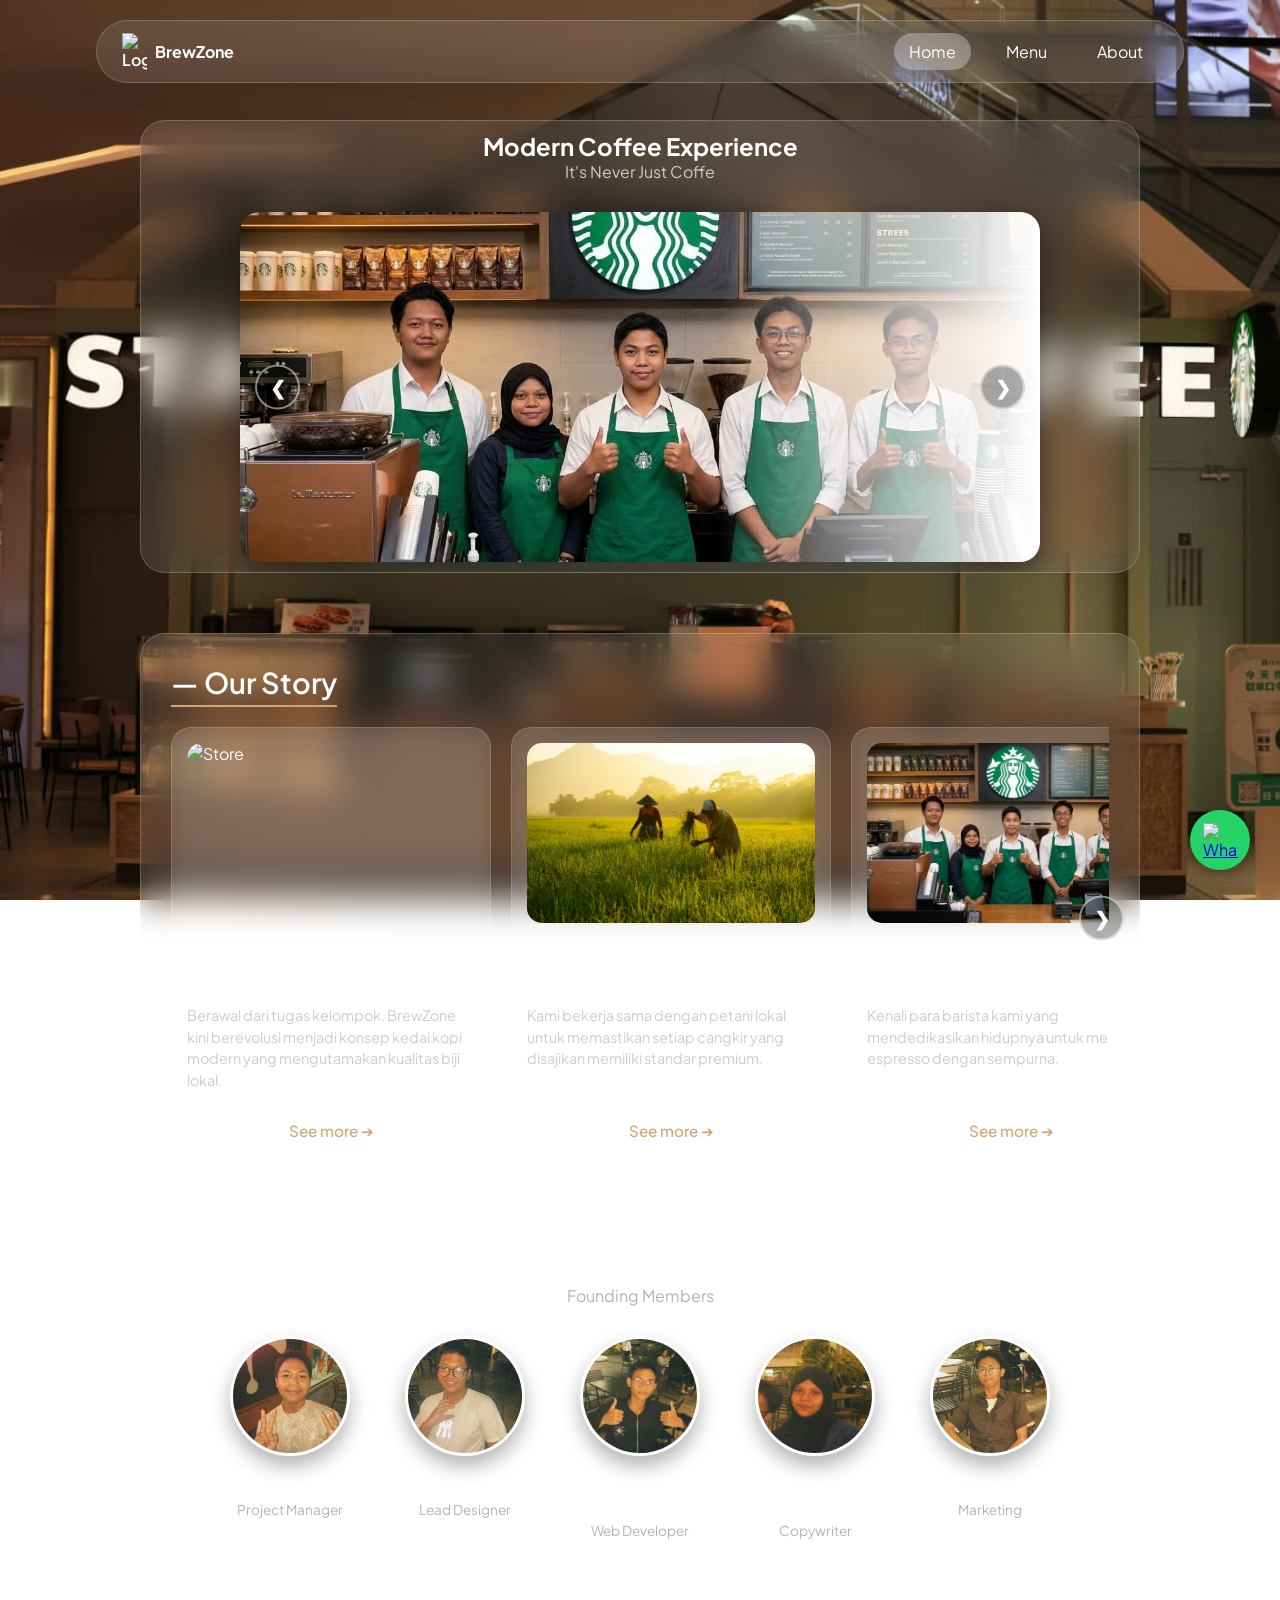
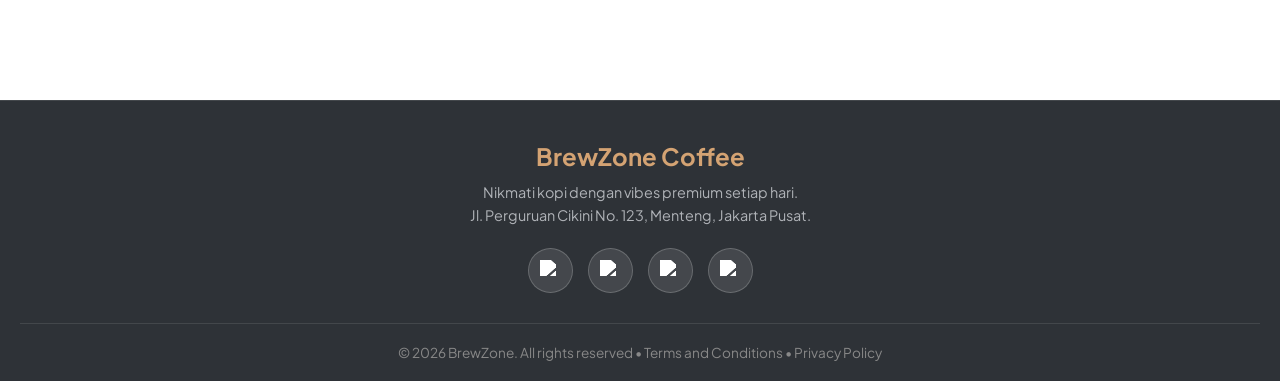
==== index.html @ f4107094 "effect" ====
<!DOCTYPE html>
<html>
<head>
<link rel="stylesheet" href="style.css">
<meta name="viewport" content="width=device-width, initial-scale=1.0">
<title>Home - BrewZone</title>
<link rel="preconnect" href="https://fonts.googleapis.com">
<link rel="preconnect" href="https://fonts.gstatic.com" crossorigin>
<link href="https://fonts.googleapis.com/css2?family=Plus+Jakarta+Sans:wght@400;500;600;700&display=swap" rel="stylesheet">
<link href="https://unpkg.com/aos@2.3.1/dist/aos.css" rel="stylesheet">
</head>
<body class="bg-home">


<div class="navbar">
  <div class="logo">
    <img src="https://cdn-icons-png.flaticon.com/512/924/924514.png" width="25" alt="Logo">
    <strong>BrewZone</strong>
  </div>

  <button class="hamburger" onclick="toggleNav()">☰</button>

  <div class="nav-links" id="nav-menu">
    <a href="index.html" class="active">Home</a>
    <a href="menu.html" >Menu</a>
    <a href="about.html">About</a>
  </div>
</div>


<div class="container home-container">
  
  <div class="glass hero">
    <h2>Modern Coffee Experience</h2>
    <p>It's Never Just Coffe</p>
    
    <div class="premium-slider-container">
      
      <div class="premium-slider" id="slider">
        <div class="slide">
          <img src="images/home-5.jpg.jpeg" alt="BrewZone Location 1">
        </div>
        <div class="slide">
          <img src="images/home-1.jpg.jpeg" alt="BrewZone Location 2">
        </div>
        <div class="slide">
          <img src="images/home-2.jpg.jpeg" alt="BrewZone Location 3">
        </div>
         <div class="slide">
          <img src="https://images.unsplash.com/photo-1554118811-1e0d58224f24?q=80&w=1200" alt="BrewZone Location 4">
        </div>
        <div class="slide">
          <img src="images/home-2.jpg.jpeg" alt="BrewZone Location 5">
        </div>
      </div>

      <button class="slider-btn prev-btn" onclick="moveSlide(-1)">❮</button>
      <button class="slider-btn next-btn" onclick="moveSlide(1)">❯</button>
    </div>

  </div>

  <div class="glass section-glass">
  <div class="section-header">
      <h2 data-aos="fade-down" data-aos-duration="1000">— Our Story</h2>
      <div class="story-nav-buttons">
        <button class="slider-btn next-btn" onclick="moveStorySlide(1)">❯</button>
      </div>
    </div>
    
    <div class="story-slider">
      
      <div class="story-card premium-card">
        <img src="https://images.unsplash.com/photo-1554118811-1e0d58224f24" alt="Store">
        <h3 data-aos="fade-down" data-aos-duration="1000">Perjalanan Kami</h3>
        <p data-aos="fade-up" data-aos-delay="200" data-aos-duration="1000">Berawal dari tugas kelompok, BrewZone kini berevolusi menjadi konsep kedai kopi modern yang mengutamakan kualitas biji lokal.</p>
        
        <div class="desc-hidden" style="display: none;">
          Berawal dari sebuah tugas kelompok merancang identitas visual, BrewZone kini berevolusi menjadi konsep kedai kopi modern yang nyata. Kami percaya bahwa desain dan rasa harus berjalan beriringan. Kami membangun BrewZone bukan sekadar sebagai tempat nongkrong, tapi juga ruang kreatif untuk berbagi inspirasi.
        </div>
        
        <a href="javascript:void(0)" class="see-more" onclick="openStoryDetail(this.parentElement)">See more ➔</a>
      </div>

      <div class="story-card premium-card" data-aos="zoom-in-up" data-aos-duration="800">
        <img src="images/ourstory-2.jpg.jpeg" alt="Beans">
        <h3 data-aos="fade-down" data-aos-duration="1000">Biji Kopi Pilihan</h3>
        <p data-aos="fade-up" data-aos-delay="200" data-aos-duration="1000">Kami bekerja sama dengan petani lokal untuk memastikan setiap cangkir yang disajikan memiliki standar premium.</p>
        
        <div class="desc-hidden" style="display: none;">
          Kami bekerja sama langsung dengan petani lokal dari berbagai penjuru Nusantara untuk memastikan setiap cangkir yang disajikan memiliki standar premium. Proses roasting (pemanggangan) dilakukan secara teliti untuk mengeluarkan profil rasa dan aroma terbaik dari setiap biji kopi.
        </div>
        
        <a href="javascript:void(0)" class="see-more" onclick="openStoryDetail(this.parentElement)">See more ➔</a>
      </div>

      <div class="story-card premium-card" data-aos="zoom-in-up" data-aos-duration="800">
        <img src="images/home-6.jpg.jpeg" alt="Barista">
        <h3 data-aos="fade-down" data-aos-duration="1000">Seni Menyeduh</h3>
        <p data-aos="fade-up" data-aos-delay="200" data-aos-duration="1000">Kenali para barista kami yang mendedikasikan hidupnya untuk meracik espresso dengan sempurna.</p>
        
        <div class="desc-hidden" style="display: none;">
          Bagi kami, meracik kopi bukan sekadar menuangkan air panas. Menyeduh kopi adalah sebuah seni visual dan teknik yang membutuhkan presisi, gairah, serta ketelitian tingkat tinggi. Para barista kami dilatih untuk mengekstraksi espresso secara sempurna agar konsisten setiap harinya.
        </div>
        
        <a href="javascript:void(0)" class="see-more" onclick="openStoryDetail(this.parentElement)">See more ➔</a>
      </div>

    </div>
  </div>

  <div class="glass section-glass">
    <div class="section-header text-center">
      <strong>Meet Our Team</strong>
      <p style="color: #b0b3b8;">Founding Members</p>
    </div>

    <div class="team-grid">
      <div class="team-member">
        <img src="images/meatteam-6.jpg.jpeg" alt="Foto Anggota" class="team-img">
        <h4>Ahmad Fachri M.</h4>
        <p>Project Manager</p>
      </div>
      <div class="team-member">
        <img src="images/meatteam-7.jpg.jpeg" alt="Foto Anggota" class="team-img">
        <h4>Albertus Lino</h4>
        <p>Lead Designer</p>
      </div>
      <div class="team-member">
        <img src="images/meettam-3.jpg.jpeg" alt="Foto Anggota" class="team-img">
        <h4>Hanafi Putro Anggoro</h4>
        <p>Web Developer</p>
      </div>
      <div class="team-member">
        <img src="images/meatteam-4.jpg.jpeg" alt="Foto Anggota" class="team-img">
        <h4>Nabilah Intan Permata Rohy</h4>
        <p>Copywriter</p>
      </div>
      <div class="team-member">
        <img src="images/meatteam-5.jpg.jpeg" alt="Foto Anggota" class="team-img">
        <h4>Reyhan Ramadhan</h4>
        <p>Marketing</p>
      </div>
    </div>
  </div>

</div>

<div id="popup-story" class="popup">
  <div class="popup-detail-glass">
    <button class="close-btn" onclick="closeStoryPopup()">✖</button>
    <div class="popup-content-split">
      
      <div class="popup-left">
        <img id="popup-story-img" src="" alt="Story Detail">
      </div>
      
      <div class="popup-right">
        <h2 id="popup-story-title">Judul Story</h2>
        <p id="popup-story-desc">Deskripsi detail panjang akan muncul di sini.</p>
        <br>
        <button class="btn-order-app" onclick="closeStoryPopup()">Kembali</button>
      </div>

    </div>
  </div>
</div>

<script src="script.js"></script>
<footer class="glass-footer">
  <div class="footer-content">
    
    <div class="footer-text">
      <h3>BrewZone Coffee</h3>
      <p>Nikmati kopi dengan vibes premium setiap hari. <br> Jl. Perguruan Cikini No. 123, Menteng, Jakarta Pusat.</p>
    </div>
    
    <div class="footer-social">
      <a href="#" target="_blank" class="social-icon"><img src="https://cdn-icons-png.flaticon.com/512/1384/1384060.png" alt="YouTube"></a>
      <a href="#" target="_blank" class="social-icon"><img src="https://cdn-icons-png.flaticon.com/512/5969/5969020.png" alt="X Twitter"></a>
      <a href="https://instagram.com/instagram" target="_blank" class="social-icon"><img src="https://cdn-icons-png.flaticon.com/512/1384/1384031.png" alt="Instagram"></a>
      <a href="#" target="_blank" class="social-icon"><img src="https://cdn-icons-png.flaticon.com/512/1384/1384014.png" alt="LinkedIn"></a>
    </div>

  </div>
  
  <div class="footer-bottom">
    <p>&copy; 2026 BrewZone. All rights reserved &bull; Terms and Conditions &bull; Privacy Policy</p>
  </div>
</footer>

<a href="https://wa.me/6281234567890" target="_blank" class="floating-wa">
  <img src="https://upload.wikimedia.org/wikipedia/commons/thumb/6/6b/WhatsApp.svg/512px-WhatsApp.svg.png" alt="WhatsApp">
</a>
<script src="https://unpkg.com/aos@2.3.1/dist/aos.js"></script>
<script>
  AOS.init({
    duration: 1000, /* Durasi animasi 1 detik biar mulus */
    once: true, /* Animasinya cuma jalan sekali pas di-scroll ke bawah */
  });
</script>
</body>
</html>
---- style.css ----
* {
  margin: 0;
  padding: 0;
  font-family: 'Plus Jakarta Sans', sans-serif;
  box-sizing: border-box;
}

body {
  color: white;
  background-color: #1a1a1a;
  /* --- 3 SERANGKAI BIAR BACKGROUND ANTENG --- */
  background-size: cover; /* Biar gambar ditarik nutupin full layar */
  background-position: center; /* Biar fokus gambar selalu di tengah */
  background-attachment: fixed; /* INI KUNCINYA BIAR GAK GESER PAS DI-SCROLL */
}

.bg-home { background: url('images/back-1.jpg.jpeg') no-repeat center/cover fixed; }
.bg-menu { background: url('images/back-2.jpg.jpeg') no-repeat center/cover fixed; }
.bg-about { background: url('images/back-4.jpg.jpeg') no-repeat center/cover fixed; }

.navbar {
  position: fixed; top: 20px; left: 50%; transform: translateX(-50%); width: 85%;
  display: flex; justify-content: space-between; align-items: center; padding: 12px 25px;
  background: rgba(255,255,255,0.1); backdrop-filter: blur(15px); -webkit-backdrop-filter: blur(15px);
  border-radius: 40px; border: 1px solid rgba(255,255,255,0.2); z-index: 1000;
}
.logo { display: flex; align-items: center; gap: 8px; font-weight: 600; }
.nav-links { display: flex; gap: 20px; }
.nav-links a { text-decoration: none; color: white; padding: 8px 15px; border-radius: 20px; transition: 0.3s; }
.nav-links a:hover, .nav-links a.active { background: rgba(255,255,255,0.3); }

.container { padding-top: 120px; padding-bottom: 50px; display: flex; justify-content: center; }
.glass {
  width: 90%; max-width: 1000px; padding: 30px; border-radius: 25px;
  background: rgba(255,255,255,0.1); backdrop-filter: blur(18px); -webkit-backdrop-filter: blur(18px);
  border: 1px solid rgba(255,255,255,0.2); transition: 0.3s;
}

/* EFEK TYPOGRAPHY */
.hero { 
  text-align: center; margin-bottom: 30px; position: relative; 
  z-index: 1; overflow: hidden; padding: 10px 0; 
}
.hero h1 { 
  font-size: 2.2rem; font-weight: 800; margin-bottom: 5px; 
  color: #fff; position: relative; display: inline-block;
}
.hero h1::before {
  content: "MODERN COFFEE"; position: absolute; top: 50%; left: 50%;
  transform: translate(-50%, -45%); font-size: 3.5rem; white-space: nowrap; 
  color: transparent; -webkit-text-stroke: 1.5px rgba(255, 255, 255, 0.15); 
  z-index: -1; pointer-events: none; 
}
.hero p { margin-bottom: 20px; color: #ccc; font-size: 1rem; }

@media (max-width: 768px) {
  .hero h1 { font-size: 1.6rem; }
  .hero h1::before { font-size: 2.2rem; }
}

/*AUTO SLIDER (HOME) */
.premium-slider-container {
  position: relative; width: 100%; max-width: 800px; height: 350px;
  border-radius: 20px; overflow: hidden; box-shadow: 0 10px 30px rgba(0,0,0,0.5);
  margin: 30px auto 0 auto; clear: both;
}
.premium-slider { display: flex; width: 100%; height: 100%; transition: transform 0.5s ease-in-out; }
.slide { min-width: 100%; height: 100%; position: relative; flex-shrink: 0; }
.slide img { width: 100%; height: 100%; object-fit: cover; display: block; }
.slide::after {
  content: ""; position: absolute; top: 0; right: 0; width: 40%; height: 100%;
  background: linear-gradient(to right, transparent, rgba(255, 255, 255, 0.4) 30%, white);
  pointer-events: none; 
}

.slider-btn {
  position: absolute; top: 50%; transform: translateY(-50%);
  background: rgba(0, 0, 0, 0.3); border: 2px solid rgba(255, 255, 255, 0.5);
  color: white; width: 45px; height: 45px; border-radius: 50%;
  font-size: 1.2rem; font-weight: bold; cursor: pointer;
  display: flex; justify-content: center; align-items: center;
  transition: 0.3s; z-index: 50; 
}
.slider-btn:hover { background: #d4a373; border-color: #fff; transform: translateY(-50%) scale(1.1); }
.prev-btn { left: 15px; }
.next-btn { right: 15px; }

/* STORY SLIDER & TEAM (HOME)*/
.home-container { display: flex; flex-direction: column; gap: 30px; align-items: center; }
.section-glass { width: 90%; max-width: 1000px; padding: 30px; border-radius: 25px; background: rgba(255,255,255,0.1); backdrop-filter: blur(18px); border: 1px solid rgba(255,255,255,0.2); }
.section-header { margin-bottom: 20px; display: flex; justify-content: space-between; align-items: flex-end; }
.section-header h2 { font-size: 1.8rem; font-weight: 600; border-bottom: 2px solid #d4a373; padding-bottom: 5px; display: inline-block; }
.text-center { text-align: center; justify-content: center; flex-direction: column; align-items: center; }
.swipe-hint { font-size: 0.85rem; color: #b0b3b8; animation: pulse 2s infinite; }
@keyframes pulse { 0% { opacity: 0.5; } 50% { opacity: 1; transform: translateX(5px); } 100% { opacity: 0.5; } }
.story-slider { display: flex; gap: 20px; overflow-x: auto; padding-bottom: 15px; scroll-snap-type: x mandatory; }
.story-slider::-webkit-scrollbar { height: 8px; }
.story-slider::-webkit-scrollbar-thumb { background: rgba(255,255,255,0.3); border-radius: 10px; }
.story-card { min-width: 320px; display: flex; flex-direction: column; align-items: flex-start; scroll-snap-align: start; cursor: default; }
.story-card img { width: 100%; height: 180px; object-fit: cover; border-radius: 15px; margin-bottom: 15px; }
.story-card h3 { font-size: 1.3rem; margin-bottom: 10px; }
.story-card p { font-size: 0.9rem; color: #ccc; margin-bottom: 15px; line-height: 1.5; flex-grow: 1; }
.see-more { color: #d4a373; text-decoration: none; font-weight: 500; font-size: 0.95rem; transition: 0.3s; }
.see-more:hover { margin-left: 5px; color: #fff; }

.team-grid { display: flex; justify-content: center; gap: 25px; flex-wrap: wrap; margin-top: 30px; }
.team-member { text-align: center; width: 150px; transition: 0.3s; }
.team-member:hover { transform: translateY(-10px); }
.team-img { width: 120px; height: 120px; border-radius: 50%; object-fit: cover; border: 3px solid rgba(255,255,255,0.3); margin-bottom: 15px; box-shadow: 0 10px 20px rgba(0,0,0,0.3); transition: 0.3s; }
.team-member:hover .team-img { border-color: #d4a373; box-shadow: 0 10px 25px rgba(212,163,115,0.5); }
.team-member h4 { font-size: 1.05rem; font-weight: 600; margin-bottom: 5px; }
.team-member p { font-size: 0.85rem; color: #b0b3b8; }

/* MENU HEADER & DROPDOWN */
.menu-container-glass { padding: 20px 30px; }
.menu-header-premium {
  display: flex; justify-content: space-between; align-items: center; margin-bottom: 30px; gap: 15px;
  flex-wrap: wrap; position: sticky; top: 90px; z-index: 10; background: rgba(0, 0, 0, 0.2);
  padding: 10px 15px; border-radius: 20px; backdrop-filter: blur(25px); border: 1px solid rgba(255,255,255,0.15);
}
.dropdown-container { position: relative; }
.dropdown-btn {
  background: rgba(255,255,255,0.1); border: 1px solid rgba(255,255,255,0.3); color: white;
  padding: 10px 20px; border-radius: 20px; cursor: pointer; font-size: 1rem; font-weight: 500;
  display: flex; gap: 10px; align-items: center;
}
.dropdown-list {
  display: none; position: absolute; top: 110%; left: 0; width: 200px;
  background: rgba(20, 25, 30, 0.8); backdrop-filter: blur(20px);
  border: 1px solid rgba(255,255,255,0.2); border-radius: 15px; padding: 10px 0;
  box-shadow: 0 10px 30px rgba(0,0,0,0.5); flex-direction: column; z-index: 100;
}
.cat-item { padding: 10px 20px; color: #ccc; cursor: pointer; transition: 0.3s; }
.cat-item:hover, .cat-item.active { background: rgba(255,255,255,0.1); color: white; padding-left: 25px; }
.search-premium input {
  background: rgba(0,0,0,0.3); border: 1px solid rgba(255,255,255,0.2); color: white;
  padding: 10px 15px; border-radius: 20px; outline: none; width: 220px; transition: 0.3s;
}
.search-premium input:focus { border-color: #fff; background: rgba(0,0,0,0.5); }

/* GRID MENU & CARD*/
.menu-grid { display: grid; grid-template-columns: repeat(auto-fit, minmax(320px, 1fr)); gap: 20px; }
.premium-card {
  display: flex; align-items: center; padding: 15px; border-radius: 20px;
  background: rgba(255, 255, 255, 0.1); backdrop-filter: blur(10px);
  border: 1px solid rgba(255, 255, 255, 0.15); text-align: left;
  transition: all 0.4s cubic-bezier(0.25, 1, 0.5, 1); cursor: pointer; gap: 15px; position: relative; overflow: hidden;
}
.premium-card::before {
  content: ""; position: absolute; top: 0; left: -100%; width: 50%; height: 100%;
  background: linear-gradient(to right, transparent, rgba(255,255,255,0.15), transparent);
  transform: skewX(-20deg); transition: 0.6s ease;
}
.premium-card:hover::before { left: 150%; }
.premium-card:hover { transform: translateY(-5px); background: rgba(255, 255, 255, 0.2); border-color: rgba(255,255,255,0.3); }
.premium-card:active { transform: scale(0.96); background: rgba(0, 0, 0, 0.2); transition: 0.1s; }

.card-img { width: 90px; height: 90px; border-radius: 15px; overflow: hidden; flex-shrink: 0; }
.card-img img { width: 100%; height: 100%; object-fit: cover; transition: transform 0.5s; }
.premium-card:hover .card-img img { transform: scale(1.1); }
.card-info { flex-grow: 1; }
.card-info h3 { font-size: 1.15rem; margin-bottom: 5px; font-weight: 500; }
.card-info .price { font-size: 1rem; color: #d4a373; font-weight: 600; }

/* POPUP DETAIL (MENU & STORY) */
.popup {
  position: fixed; top: 0; left: 0; width: 100%; height: 100%; display: none;
  justify-content: center; align-items: center; background: rgba(0,0,0,0.6);
  backdrop-filter: blur(15px); z-index: 2000;
}
.popup-detail-glass {
  background: rgba(30, 35, 40, 0.85); backdrop-filter: blur(20px);
  border: 1px solid rgba(255,255,255,0.2); border-radius: 20px; padding: 30px;
  width: 90%; max-width: 700px; position: relative; box-shadow: 0 15px 50px rgba(0,0,0,0.5);
  animation: zoomIn 0.3s cubic-bezier(0.25, 1, 0.5, 1);
}
@keyframes zoomIn { from { opacity: 0; transform: scale(0.9); } to { opacity: 1; transform: scale(1); } }
.close-btn {
  position: absolute; top: 15px; right: 20px; background: transparent; border: none;
  color: #ccc; font-size: 1.5rem; cursor: pointer; transition: 0.3s;
}
.close-btn:hover { color: white; transform: rotate(90deg); }
.popup-content-split { display: flex; gap: 30px; align-items: center; }
.popup-left { width: 45%; border-radius: 15px; overflow: hidden; }
.popup-left img { width: 100%; height: auto; object-fit: cover; border-radius: 15px; }
.popup-right { width: 55%; text-align: left; }
.popup-right h2 { font-size: 1.8rem; margin-bottom: 5px; font-weight: 600; color: white;}
.popup-right .price-highlight { color:#fff; font-size: 1.2rem; margin-bottom: 15px; font-weight: 500; }
.popup-right p { color: #b0b3b8; font-size: 0.95rem; line-height: 1.6; margin-bottom: 25px; }
.btn-order-app {
  background: #004d40; color: white; border: none; padding: 12px 25px; border-radius: 30px;
  font-size: 1rem; font-weight: 500; cursor: pointer; transition: 0.3s;
}
.btn-order-app:hover { background: #00695c; transform: scale(1.05); }

/* ABOUT PAGE (CONTACT INFO & FORM)*/
.about-glass { max-width: 1100px; padding: 40px; }
.contact-wrapper { display: grid; grid-template-columns: 1fr 1fr; gap: 40px; align-items: stretch; }
.contact-info {
  background: rgba(10, 15, 20, 0.7); padding: 40px; border-radius: 20px;
  border: 1px solid rgba(255, 255, 255, 0.1); backdrop-filter: blur(10px);
  box-shadow: 0 10px 30px rgba(0,0,0,0.4); display: flex; flex-direction: column;
  align-items: flex-start; justify-content: flex-start; width: 100%;
}
.contact-info h2 { font-size: 1.8rem; margin-bottom: 10px; font-weight: 600; text-align: left; color: white; }
.contact-info > p { line-height: 1.6; color: #b0b3b8; font-size: 0.95rem; margin-bottom: 35px; text-align: left; }
.info-item { display: flex; flex-direction: row; align-items: center; gap: 20px; margin-bottom: 25px; width: 100%; text-align: left; }
.info-item .icon {
  width: 50px; height: 50px; background: rgba(255, 255, 255, 0.08); border-radius: 50%;
  border: 1px solid rgba(255, 255, 255, 0.15); display: flex; justify-content: center;
  align-items: center; font-size: 1.3rem; flex-shrink: 0;
}
.info-item p { margin: 0; color: #f8f9fa; line-height: 1.5; font-size: 1rem; }

.contact-form { padding: 10px; display: flex; flex-direction: column; justify-content: center; }
.contact-form label { font-size: 0.9rem; color: #ccc; margin-bottom: 5px; display: block; font-weight: 500; }
.glass-input {
  background: rgba(0,0,0,0.3); border: 1px solid rgba(255,255,255,0.2); color: white;
  padding: 12px 15px; border-radius: 12px; width: 100%; margin-bottom: 20px; outline: none; font-size: 1rem; transition: 0.3s;
}
.glass-input:focus { border-color: #d4a373; background: rgba(0,0,0,0.5); box-shadow: 0 0 10px rgba(212,163,115,0.2); }
.btn-submit {
  background: #d4a373; color: #111; border: none; padding: 12px; border-radius: 12px;
  font-size: 1rem; font-weight: 600; cursor: pointer; transition: 0.3s; width: 100%;
}
.btn-submit:hover { background: #b0895b; transform: scale(1.02); }

/* LOADING */
#loader { position: fixed; width: 100%; height: 100%; background: rgba(0,0,0,0.3); backdrop-filter: blur(10px); display: flex; justify-content: center; align-items: center; z-index: 9999; }
.loader-box { padding: 20px 40px; border-radius: 20px; background: rgba(255,255,255,0.1); animation: fade 1s infinite alternate; }
@keyframes fade { from { opacity: 0.5; } to { opacity: 1; } }

/*TAMPILAN HP & WHATSAPP FLOATING*/
@media (max-width: 768px) {
  body, html { overflow-x: hidden; }
  .navbar { width: 90% !important; padding: 10px 15px !important; }
  .glass, .about-glass, .section-glass { width: 90% !important; padding: 20px !important; margin: 0 auto !important; box-sizing: border-box !important; }
  .contact-wrapper { display: flex !important; flex-direction: column !important; gap: 20px !important; width: 100% !important; }
  .contact-info { padding: 25px 20px !important; width: 100% !important; box-sizing: border-box !important; }
  .contact-info h2 { font-size: 1.5rem !important; }
  .contact-info > p { font-size: 0.9rem !important; }
  .info-item { gap: 15px !important; }
  .info-item .icon { width: 40px !important; height: 40px !important; font-size: 1rem !important; }
  .info-item p { font-size: 0.9rem !important; }
  .popup-content-split { flex-direction: column; }
  .popup-left, .popup-right { width: 100%; text-align: center; }
  .team-member { width: 120px; }
  .team-img { width: 100px; height: 100px; }

  /*WHATSAPP BUTTON DI HP */
  .floating-wa { bottom: 20px; right: 20px; width: 50px; height: 50px; }
  .floating-wa img { width: 28px; height: 28px; }
}

/* FOOTER */
.glass-footer {
  width: 100%; background: rgba(10, 15, 20, 0.85); backdrop-filter: blur(15px); -webkit-backdrop-filter: blur(15px);
  border-top: 1px solid rgba(255,255,255,0.1); padding: 40px 20px 20px; margin-top: 80px; color: white;
  text-align: center; position: relative; z-index: 10;
}
.footer-content { display: flex; flex-direction: column; align-items: center; gap: 20px; margin-bottom: 30px; }
.footer-text h3 { color: #d4a373; font-size: 1.5rem; margin-bottom: 10px; }
.footer-text p { color: #b0b3b8; font-size: 0.9rem; line-height: 1.6; }
.footer-social { display: flex; gap: 15px; }
.social-icon {
  width: 45px; height: 45px; background: rgba(255, 255, 255, 0.1); border-radius: 50%;
  display: flex; justify-content: center; align-items: center; transition: 0.3s; border: 1px solid rgba(255, 255, 255, 0.2);
}
.social-icon img { width: 20px; height: 20px; filter: brightness(0) invert(1); transition: 0.3s; }
.social-icon:hover { background: #d4a373; transform: translateY(-5px); border-color: #fff; box-shadow: 0 5px 15px rgba(212, 163, 115, 0.4); }
.footer-bottom { border-top: 1px solid rgba(255, 255, 255, 0.1); padding-top: 20px; font-size: 0.85rem; color: #888; }

/* FLOATING WHATSAPP */
.floating-wa {
  position: fixed; bottom: 30px; right: 30px; width: 60px; height: 60px;
  background: #25D366; border-radius: 50%; display: flex; justify-content: center; align-items: center;
  box-shadow: 0 5px 15px rgba(0,0,0,0.3); z-index: 1000; transition: 0.3s;
}
.floating-wa img { width: 35px; height: 35px; }
.floating-wa:hover { transform: scale(1.1); box-shadow: 0 8px 25px rgba(37, 211, 102, 0.5); }

/* CSS NOTIFIKASI HP (TOAST)*/
.toast-notification {
    position: fixed; 
    top: 20px; 
    left: 50%; 
    
    background: rgba(10, 15, 20, 0.9); 
    backdrop-filter: blur(15px); 
    -webkit-backdrop-filter: blur(15px);
    border: 1px solid rgba(212, 163, 115, 0.4); 
    border-radius: 15px; 
    padding: 15px 25px; 
    color: white;
    z-index: 10000; 
    
    /* EFEK ANIMASI MASUK DARI ATAS KE TENGAH */
    transform: translate(-50%, -150%);
    opacity: 0; 
    transition: all 0.6s cubic-bezier(0.68, -0.55, 0.27, 1.55); 
    
    box-shadow: 0 10px 30px rgba(0,0,0,0.6); 
    pointer-events: none; 
}

/*memunculkan notifikasi */
.toast-notification.show { 
    transform: translate(-50%, 0);
    opacity: 1; 
    pointer-events: auto; 
}

/* Jarak dari atas biar gak ketutup navbar */
@media (max-width: 768px) {
    .toast-notification { 
        top: 80px; 
        padding: 10px 20px; 
    }
}

.toast-content { display: flex; align-items: center; gap: 15px; }
.toast-icon { color: #d4a373; font-size: 2rem; font-weight: bold; }
.toast-text h4 { margin: 0; font-size: 1.1rem; font-weight: 600; color: #fff; }
.toast-text p { margin: 3px 0 0; font-size: 0.9rem; color: #b0b3b8; }

/* ========================================= */
/* NAVBAR HAMBURGER (RESPONSIVE)             */
/* ========================================= */

/* Sembunyikan tombol garis 3 kalau dibuka di Laptop */
.hamburger {
  display: none; 
  background: rgba(255, 255, 255, 0.1);
  border: 1px solid rgba(255, 255, 255, 0.3);
  color: white;
  font-size: 1.5rem;
  padding: 5px 12px;
  border-radius: 12px;
  cursor: pointer;
  backdrop-filter: blur(10px);
  transition: 0.3s;
}

.hamburger:hover {
  background: rgba(255, 255, 255, 0.3);
}

/* Aturan Khusus Layar HP (Maksimal Lebar 768px) */
@media (max-width: 768px) {
  /* Munculkan tombol garis 3 */
  .hamburger {
    display: block; 
  }

  /* KOTAK MENU DROPDOWN (DIUBAH JADI TERANG & BENING) */
  .navbar .nav-links {
    display: none; 
    position: absolute;
    top: 115%; 
    right: 15px; 
    width: 200px;
    flex-direction: column;
    
    /* Tema Kaca Lebih Terang (Light Glassmorphism) */
    background: rgba(255, 255, 255, 0.15); 
    backdrop-filter: blur(25px);
    -webkit-backdrop-filter: blur(25px);
    border: 1px solid rgba(255, 255, 255, 0.4); 
    border-radius: 20px;
    padding: 15px;
    box-shadow: 0 10px 30px rgba(0,0,0,0.2);
  }

  /* Animasi turun saat ditekan */
  .navbar .nav-links.active {
    display: flex;
    animation: fadeInDown 0.3s ease forwards;
  }

  /* Rapikan jarak tiap tombol menu */
  .navbar .nav-links a {
    text-align: center;
    padding: 12px;
    width: 100%;
    margin-bottom: 5px;
    border-radius: 12px; 
  }

  /* Class saat menu aktif (diklik) */
  .navbar .nav-links.active {
    display: flex;
    /* Panggil animasi baru dengan efek pantulan yang smooth */
    animation: fadeInUpGlass 0.4s cubic-bezier(0.175, 0.885, 0.32, 1.1) forwards;
  }

  /* Animasi melayang dari bawah ke atas + zoom dikit */
  @keyframes fadeInUpGlass {
    0% { 
      opacity: 0; 
      transform: translateY(25px) scale(0.95); /* Mulai dari bawah dan agak kecil */
    }
    100% { 
      opacity: 1; 
      transform: translateY(0) scale(1); /* Berhenti di posisi normal */
    }
  }

/* EFEK TEKS MUNCUL MELAYANG (PAGE LOAD)     */
@keyframes textFadeUpGlass {
  0% {
    opacity: 0;
    transform: translateY(35px) scale(0.95);
  }
  100% {
    opacity: 1;
    transform: translateY(0) scale(1);
  }
}

h1, h2, h3, p {
  /* Durasi 0.7 detik, pakai cubic-bezier biar ada efek membal (bouncy) yang elegan */
  animation: textFadeUpGlass 0.7s cubic-bezier(0.175, 0.885, 0.32, 1.1) forwards;
}

/* (Staggered Effect) */
p {
  opacity: 0; /* Sembunyikan dulu */
  animation-delay: 0.15s; /* Telat 0.15 detik dari judul biar makin estetik */
}
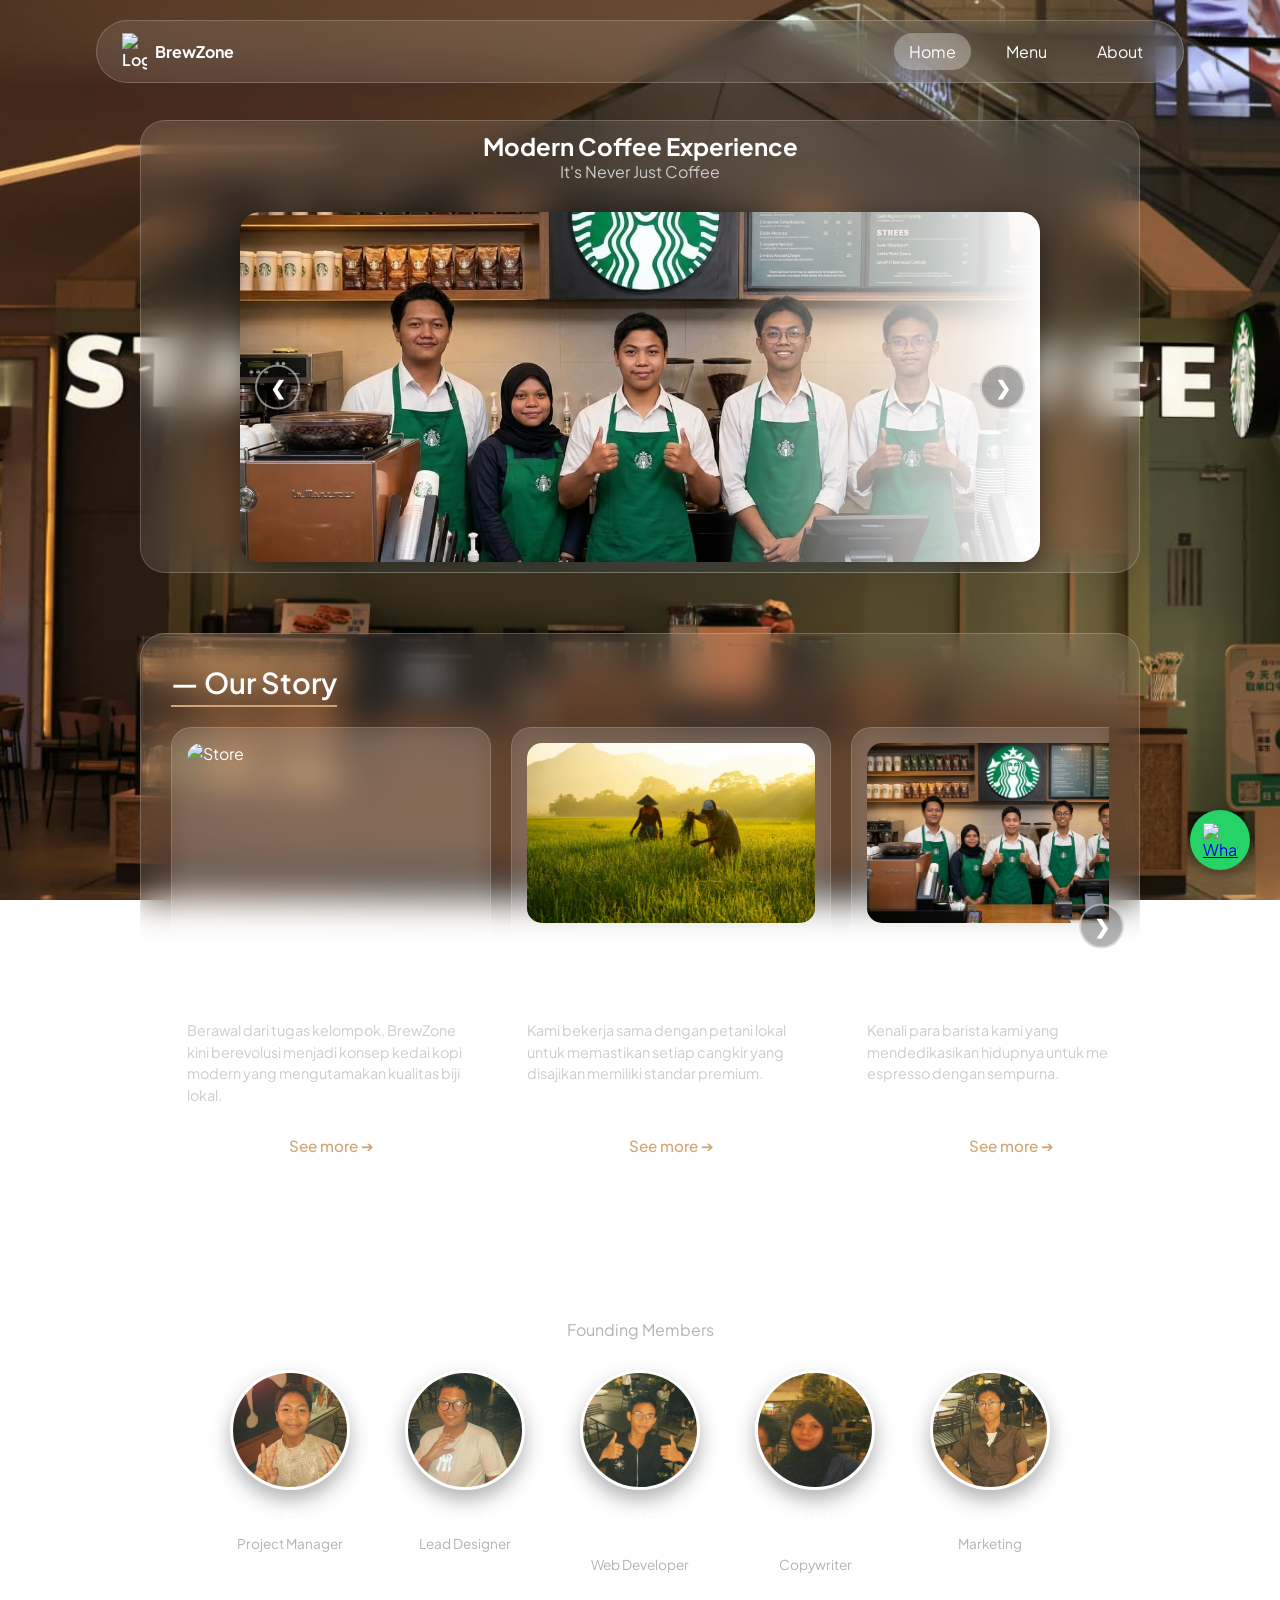
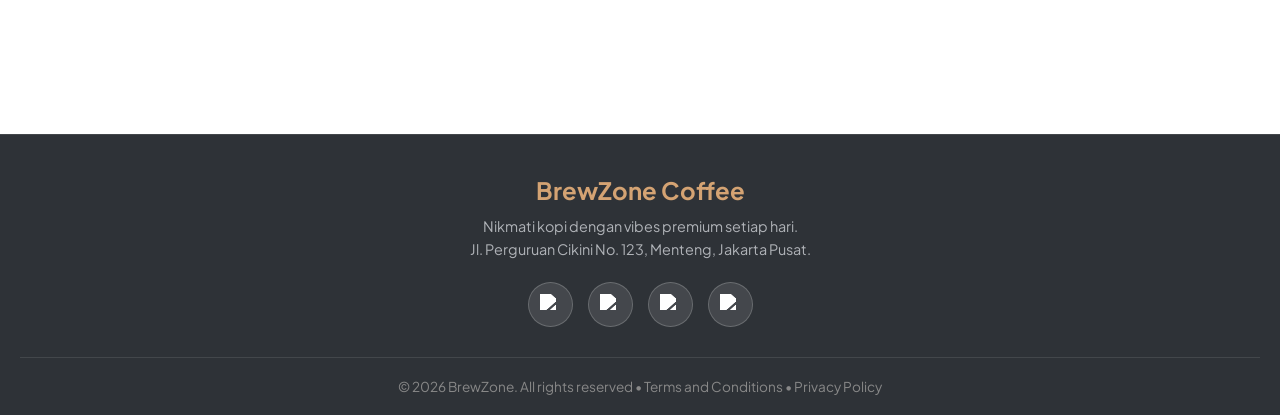
==== commit 78b557c4: "gant index" ====
--- a/index.html
+++ b/index.html
@@ -1,13 +1,15 @@
 <!DOCTYPE html>
 <html>
 <head>
-<link rel="stylesheet" href="style.css">
 <meta name="viewport" content="width=device-width, initial-scale=1.0">
 <title>Home - BrewZone</title>
+
 <link rel="preconnect" href="https://fonts.googleapis.com">
 <link rel="preconnect" href="https://fonts.gstatic.com" crossorigin>
-<link href="https://fonts.googleapis.com/css2?family=Plus+Jakarta+Sans:wght@400;500;600;700&display=swap" rel="stylesheet">
+<link href="https://fonts.googleapis.com/css2?family=Archivo+Black&family=Inter:wght@400;500;600&family=Plus+Jakarta+Sans:wght@400;500;600;700&display=swap" rel="stylesheet">
+
 <link href="https://unpkg.com/aos@2.3.1/dist/aos.css" rel="stylesheet">
+<link rel="stylesheet" href="style.css">
 </head>
 <body class="bg-home">
 
@@ -31,10 +33,10 @@
 <div class="container home-container">
   
   <div class="glass hero">
-    <h2>Modern Coffee Experience</h2>
-    <p>It's Never Just Coffe</p>
-    
-    <div class="premium-slider-container">
+    <h2 data-aos="lando-slide-up" data-aos-duration="1200">Modern Coffee Experience</h2>
+    <p data-aos="lando-slide-up" data-aos-delay="150" data-aos-duration="1200">It's Never Just Coffee</p>
+    
+    <div class="premium-slider-container" data-aos="lando-slide-up" data-aos-delay="300" data-aos-duration="1200">
       
       <div class="premium-slider" id="slider">
         <div class="slide">
@@ -62,7 +64,7 @@
 
   <div class="glass section-glass">
   <div class="section-header">
-      <h2 data-aos="fade-down" data-aos-duration="1000">— Our Story</h2>
+      <h2 data-aos="lando-slide-up" data-aos-duration="1200">— Our Story</h2>
       <div class="story-nav-buttons">
         <button class="slider-btn next-btn" onclick="moveStorySlide(1)">❯</button>
       </div>
@@ -70,10 +72,10 @@
     
     <div class="story-slider">
       
-      <div class="story-card premium-card">
+      <div class="story-card premium-card" data-aos="lando-slide-up" data-aos-duration="1200">
         <img src="https://images.unsplash.com/photo-1554118811-1e0d58224f24" alt="Store">
-        <h3 data-aos="fade-down" data-aos-duration="1000">Perjalanan Kami</h3>
-        <p data-aos="fade-up" data-aos-delay="200" data-aos-duration="1000">Berawal dari tugas kelompok, BrewZone kini berevolusi menjadi konsep kedai kopi modern yang mengutamakan kualitas biji lokal.</p>
+        <h3 style="margin-top: 15px;">Perjalanan Kami</h3>
+        <p>Berawal dari tugas kelompok, BrewZone kini berevolusi menjadi konsep kedai kopi modern yang mengutamakan kualitas biji lokal.</p>
         
         <div class="desc-hidden" style="display: none;">
           Berawal dari sebuah tugas kelompok merancang identitas visual, BrewZone kini berevolusi menjadi konsep kedai kopi modern yang nyata. Kami percaya bahwa desain dan rasa harus berjalan beriringan. Kami membangun BrewZone bukan sekadar sebagai tempat nongkrong, tapi juga ruang kreatif untuk berbagi inspirasi.
@@ -82,10 +84,10 @@
         <a href="javascript:void(0)" class="see-more" onclick="openStoryDetail(this.parentElement)">See more ➔</a>
       </div>
 
-      <div class="story-card premium-card" data-aos="zoom-in-up" data-aos-duration="800">
+      <div class="story-card premium-card" data-aos="lando-slide-up" data-aos-delay="150" data-aos-duration="1200">
         <img src="images/ourstory-2.jpg.jpeg" alt="Beans">
-        <h3 data-aos="fade-down" data-aos-duration="1000">Biji Kopi Pilihan</h3>
-        <p data-aos="fade-up" data-aos-delay="200" data-aos-duration="1000">Kami bekerja sama dengan petani lokal untuk memastikan setiap cangkir yang disajikan memiliki standar premium.</p>
+        <h3 style="margin-top: 15px;">Biji Kopi Pilihan</h3>
+        <p>Kami bekerja sama dengan petani lokal untuk memastikan setiap cangkir yang disajikan memiliki standar premium.</p>
         
         <div class="desc-hidden" style="display: none;">
           Kami bekerja sama langsung dengan petani lokal dari berbagai penjuru Nusantara untuk memastikan setiap cangkir yang disajikan memiliki standar premium. Proses roasting (pemanggangan) dilakukan secara teliti untuk mengeluarkan profil rasa dan aroma terbaik dari setiap biji kopi.
@@ -94,10 +96,10 @@
         <a href="javascript:void(0)" class="see-more" onclick="openStoryDetail(this.parentElement)">See more ➔</a>
       </div>
 
-      <div class="story-card premium-card" data-aos="zoom-in-up" data-aos-duration="800">
+      <div class="story-card premium-card" data-aos="lando-slide-up" data-aos-delay="300" data-aos-duration="1200">
         <img src="images/home-6.jpg.jpeg" alt="Barista">
-        <h3 data-aos="fade-down" data-aos-duration="1000">Seni Menyeduh</h3>
-        <p data-aos="fade-up" data-aos-delay="200" data-aos-duration="1000">Kenali para barista kami yang mendedikasikan hidupnya untuk meracik espresso dengan sempurna.</p>
+        <h3 style="margin-top: 15px;">Seni Menyeduh</h3>
+        <p>Kenali para barista kami yang mendedikasikan hidupnya untuk meracik espresso dengan sempurna.</p>
         
         <div class="desc-hidden" style="display: none;">
           Bagi kami, meracik kopi bukan sekadar menuangkan air panas. Menyeduh kopi adalah sebuah seni visual dan teknik yang membutuhkan presisi, gairah, serta ketelitian tingkat tinggi. Para barista kami dilatih untuk mengekstraksi espresso secara sempurna agar konsisten setiap harinya.
@@ -110,33 +112,33 @@
   </div>
 
   <div class="glass section-glass">
-    <div class="section-header text-center">
-      <strong>Meet Our Team</strong>
+    <div class="section-header text-center" data-aos="lando-slide-up" data-aos-duration="1200">
+      <strong style="font-size: 2rem; display: block;">Meet Our Team</strong>
       <p style="color: #b0b3b8;">Founding Members</p>
     </div>
 
     <div class="team-grid">
-      <div class="team-member">
+      <div class="team-member" data-aos="lando-slide-up" data-aos-delay="0" data-aos-duration="1000">
         <img src="images/meatteam-6.jpg.jpeg" alt="Foto Anggota" class="team-img">
         <h4>Ahmad Fachri M.</h4>
         <p>Project Manager</p>
       </div>
-      <div class="team-member">
+      <div class="team-member" data-aos="lando-slide-up" data-aos-delay="100" data-aos-duration="1000">
         <img src="images/meatteam-7.jpg.jpeg" alt="Foto Anggota" class="team-img">
         <h4>Albertus Lino</h4>
         <p>Lead Designer</p>
       </div>
-      <div class="team-member">
+      <div class="team-member" data-aos="lando-slide-up" data-aos-delay="200" data-aos-duration="1000">
         <img src="images/meettam-3.jpg.jpeg" alt="Foto Anggota" class="team-img">
         <h4>Hanafi Putro Anggoro</h4>
         <p>Web Developer</p>
       </div>
-      <div class="team-member">
+      <div class="team-member" data-aos="lando-slide-up" data-aos-delay="300" data-aos-duration="1000">
         <img src="images/meatteam-4.jpg.jpeg" alt="Foto Anggota" class="team-img">
         <h4>Nabilah Intan Permata Rohy</h4>
         <p>Copywriter</p>
       </div>
-      <div class="team-member">
+      <div class="team-member" data-aos="lando-slide-up" data-aos-delay="400" data-aos-duration="1000">
         <img src="images/meatteam-5.jpg.jpeg" alt="Foto Anggota" class="team-img">
         <h4>Reyhan Ramadhan</h4>
         <p>Marketing</p>
@@ -195,8 +197,8 @@
 <script src="https://unpkg.com/aos@2.3.1/dist/aos.js"></script>
 <script>
   AOS.init({
-    duration: 1000, /* Durasi animasi 1 detik biar mulus */
     once: true, /* Animasinya cuma jalan sekali pas di-scroll ke bawah */
+    offset: 50, /* Biar animasinya terpicu lebih awal */
   });
 </script>
 </body>
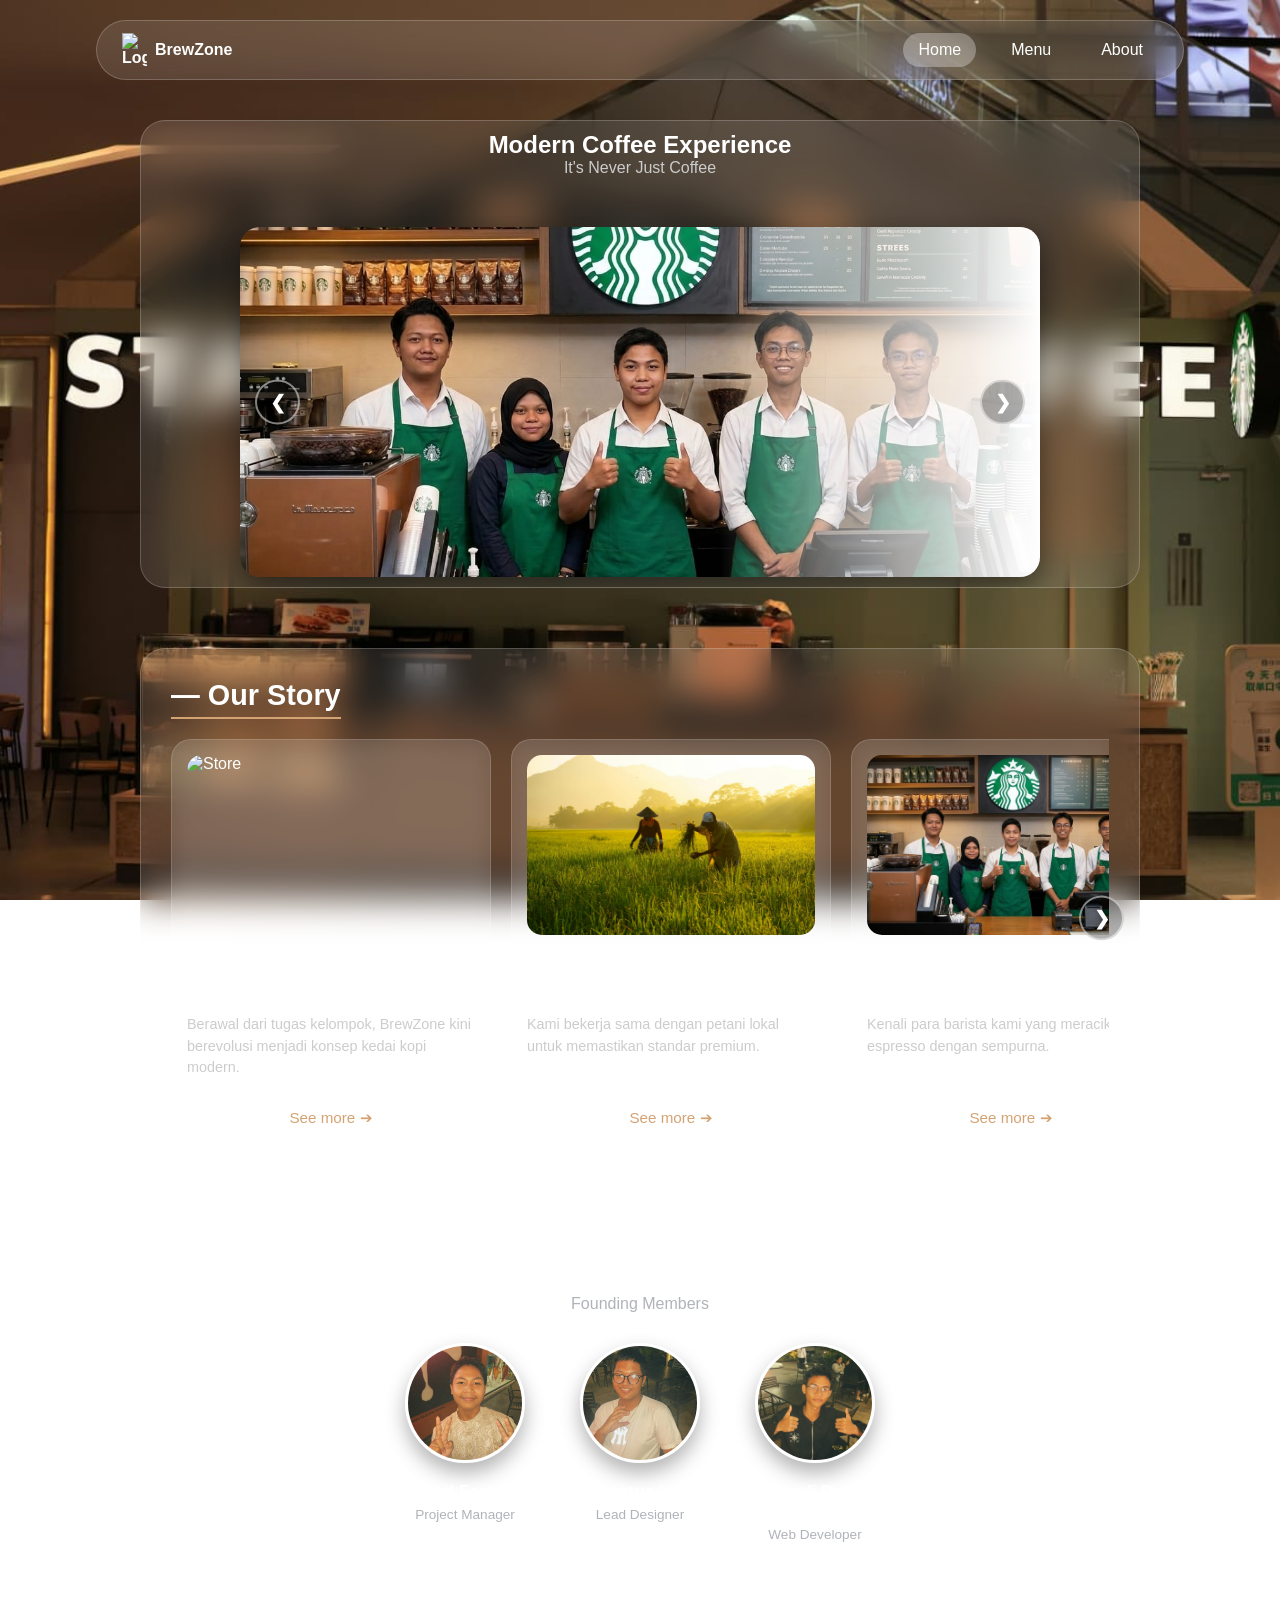
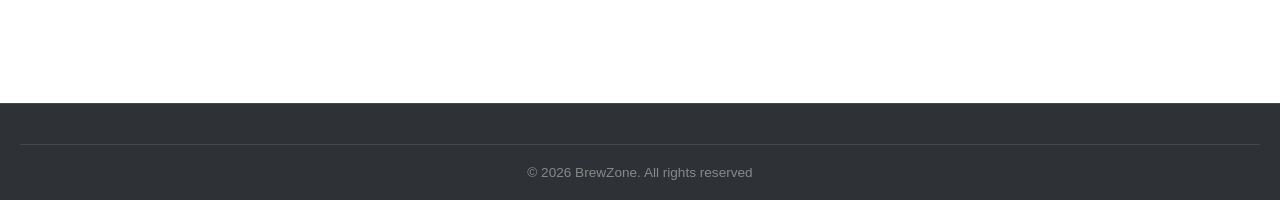
==== commit d4290e69: "ganti index dan tambah css" ====
--- a/index.html
+++ b/index.html
@@ -3,10 +3,6 @@
 <head>
 <meta name="viewport" content="width=device-width, initial-scale=1.0">
 <title>Home - BrewZone</title>
-
-<link rel="preconnect" href="https://fonts.googleapis.com">
-<link rel="preconnect" href="https://fonts.gstatic.com" crossorigin>
-<link href="https://fonts.googleapis.com/css2?family=Archivo+Black&family=Inter:wght@400;500;600&family=Plus+Jakarta+Sans:wght@400;500;600;700&display=swap" rel="stylesheet">
 
 <link href="https://unpkg.com/aos@2.3.1/dist/aos.css" rel="stylesheet">
 <link rel="stylesheet" href="style.css">
@@ -33,172 +29,102 @@
 <div class="container home-container">
   
   <div class="glass hero">
-    <h2 data-aos="lando-slide-up" data-aos-duration="1200">Modern Coffee Experience</h2>
-    <p data-aos="lando-slide-up" data-aos-delay="150" data-aos-duration="1200">It's Never Just Coffee</p>
+    <div style="overflow: hidden;"> <h2 data-aos="phamily-reveal" data-aos-duration="1500">Modern Coffee Experience</h2>
+    </div>
+    <div style="overflow: hidden;">
+      <p data-aos="phamily-reveal" data-aos-delay="200" data-aos-duration="1500">It's Never Just Coffee</p>
+    </div>
     
-    <div class="premium-slider-container" data-aos="lando-slide-up" data-aos-delay="300" data-aos-duration="1200">
-      
+    <div class="premium-slider-container" data-aos="fade-up" data-aos-delay="400" data-aos-duration="1500">
       <div class="premium-slider" id="slider">
         <div class="slide">
-          <img src="images/home-5.jpg.jpeg" alt="BrewZone Location 1">
+          <img src="images/home-5.jpg.jpeg" alt="Location 1">
         </div>
         <div class="slide">
-          <img src="images/home-1.jpg.jpeg" alt="BrewZone Location 2">
+          <img src="images/home-1.jpg.jpeg" alt="Location 2">
         </div>
         <div class="slide">
-          <img src="images/home-2.jpg.jpeg" alt="BrewZone Location 3">
-        </div>
-         <div class="slide">
-          <img src="https://images.unsplash.com/photo-1554118811-1e0d58224f24?q=80&w=1200" alt="BrewZone Location 4">
-        </div>
-        <div class="slide">
-          <img src="images/home-2.jpg.jpeg" alt="BrewZone Location 5">
+          <img src="images/home-2.jpg.jpeg" alt="Location 3">
         </div>
       </div>
-
       <button class="slider-btn prev-btn" onclick="moveSlide(-1)">❮</button>
       <button class="slider-btn next-btn" onclick="moveSlide(1)">❯</button>
     </div>
-
   </div>
 
   <div class="glass section-glass">
-  <div class="section-header">
-      <h2 data-aos="lando-slide-up" data-aos-duration="1200">— Our Story</h2>
+    <div class="section-header">
+      <div style="overflow: hidden;">
+        <h2 data-aos="phamily-reveal" data-aos-duration="1500">— Our Story</h2>
+      </div>
       <div class="story-nav-buttons">
         <button class="slider-btn next-btn" onclick="moveStorySlide(1)">❯</button>
       </div>
     </div>
     
     <div class="story-slider">
-      
-      <div class="story-card premium-card" data-aos="lando-slide-up" data-aos-duration="1200">
+      <div class="story-card premium-card" data-aos="phamily-reveal" data-aos-duration="1500">
         <img src="https://images.unsplash.com/photo-1554118811-1e0d58224f24" alt="Store">
-        <h3 style="margin-top: 15px;">Perjalanan Kami</h3>
-        <p>Berawal dari tugas kelompok, BrewZone kini berevolusi menjadi konsep kedai kopi modern yang mengutamakan kualitas biji lokal.</p>
-        
-        <div class="desc-hidden" style="display: none;">
-          Berawal dari sebuah tugas kelompok merancang identitas visual, BrewZone kini berevolusi menjadi konsep kedai kopi modern yang nyata. Kami percaya bahwa desain dan rasa harus berjalan beriringan. Kami membangun BrewZone bukan sekadar sebagai tempat nongkrong, tapi juga ruang kreatif untuk berbagi inspirasi.
-        </div>
-        
+        <h3>Perjalanan Kami</h3>
+        <p>Berawal dari tugas kelompok, BrewZone kini berevolusi menjadi konsep kedai kopi modern.</p>
         <a href="javascript:void(0)" class="see-more" onclick="openStoryDetail(this.parentElement)">See more ➔</a>
       </div>
 
-      <div class="story-card premium-card" data-aos="lando-slide-up" data-aos-delay="150" data-aos-duration="1200">
+      <div class="story-card premium-card" data-aos="phamily-reveal" data-aos-delay="200" data-aos-duration="1500">
         <img src="images/ourstory-2.jpg.jpeg" alt="Beans">
-        <h3 style="margin-top: 15px;">Biji Kopi Pilihan</h3>
-        <p>Kami bekerja sama dengan petani lokal untuk memastikan setiap cangkir yang disajikan memiliki standar premium.</p>
-        
-        <div class="desc-hidden" style="display: none;">
-          Kami bekerja sama langsung dengan petani lokal dari berbagai penjuru Nusantara untuk memastikan setiap cangkir yang disajikan memiliki standar premium. Proses roasting (pemanggangan) dilakukan secara teliti untuk mengeluarkan profil rasa dan aroma terbaik dari setiap biji kopi.
-        </div>
-        
+        <h3>Biji Kopi Pilihan</h3>
+        <p>Kami bekerja sama dengan petani lokal untuk memastikan standar premium.</p>
         <a href="javascript:void(0)" class="see-more" onclick="openStoryDetail(this.parentElement)">See more ➔</a>
       </div>
 
-      <div class="story-card premium-card" data-aos="lando-slide-up" data-aos-delay="300" data-aos-duration="1200">
+      <div class="story-card premium-card" data-aos="phamily-reveal" data-aos-delay="400" data-aos-duration="1500">
         <img src="images/home-6.jpg.jpeg" alt="Barista">
-        <h3 style="margin-top: 15px;">Seni Menyeduh</h3>
-        <p>Kenali para barista kami yang mendedikasikan hidupnya untuk meracik espresso dengan sempurna.</p>
-        
-        <div class="desc-hidden" style="display: none;">
-          Bagi kami, meracik kopi bukan sekadar menuangkan air panas. Menyeduh kopi adalah sebuah seni visual dan teknik yang membutuhkan presisi, gairah, serta ketelitian tingkat tinggi. Para barista kami dilatih untuk mengekstraksi espresso secara sempurna agar konsisten setiap harinya.
-        </div>
-        
+        <h3>Seni Menyeduh</h3>
+        <p>Kenali para barista kami yang meracik espresso dengan sempurna.</p>
         <a href="javascript:void(0)" class="see-more" onclick="openStoryDetail(this.parentElement)">See more ➔</a>
       </div>
-
     </div>
   </div>
 
   <div class="glass section-glass">
-    <div class="section-header text-center" data-aos="lando-slide-up" data-aos-duration="1200">
-      <strong style="font-size: 2rem; display: block;">Meet Our Team</strong>
-      <p style="color: #b0b3b8;">Founding Members</p>
+    <div class="section-header text-center" style="overflow: hidden;">
+      <strong data-aos="phamily-reveal" data-aos-duration="1500" style="font-size: 2.5rem; display: block;">Meet Our Team</strong>
+      <p data-aos="fade-up" data-aos-delay="300" style="color: #b0b3b8;">Founding Members</p>
     </div>
 
     <div class="team-grid">
-      <div class="team-member" data-aos="lando-slide-up" data-aos-delay="0" data-aos-duration="1000">
-        <img src="images/meatteam-6.jpg.jpeg" alt="Foto Anggota" class="team-img">
+      <div class="team-member" data-aos="fade-up" data-aos-delay="100">
+        <img src="images/meatteam-6.jpg.jpeg" alt="Fahri" class="team-img">
         <h4>Ahmad Fachri M.</h4>
         <p>Project Manager</p>
       </div>
-      <div class="team-member" data-aos="lando-slide-up" data-aos-delay="100" data-aos-duration="1000">
-        <img src="images/meatteam-7.jpg.jpeg" alt="Foto Anggota" class="team-img">
+      <div class="team-member" data-aos="fade-up" data-aos-delay="200">
+        <img src="images/meatteam-7.jpg.jpeg" alt="Lino" class="team-img">
         <h4>Albertus Lino</h4>
         <p>Lead Designer</p>
       </div>
-      <div class="team-member" data-aos="lando-slide-up" data-aos-delay="200" data-aos-duration="1000">
-        <img src="images/meettam-3.jpg.jpeg" alt="Foto Anggota" class="team-img">
+      <div class="team-member" data-aos="fade-up" data-aos-delay="300">
+        <img src="images/meettam-3.jpg.jpeg" alt="Hanafi" class="team-img">
         <h4>Hanafi Putro Anggoro</h4>
         <p>Web Developer</p>
-      </div>
-      <div class="team-member" data-aos="lando-slide-up" data-aos-delay="300" data-aos-duration="1000">
-        <img src="images/meatteam-4.jpg.jpeg" alt="Foto Anggota" class="team-img">
-        <h4>Nabilah Intan Permata Rohy</h4>
-        <p>Copywriter</p>
-      </div>
-      <div class="team-member" data-aos="lando-slide-up" data-aos-delay="400" data-aos-duration="1000">
-        <img src="images/meatteam-5.jpg.jpeg" alt="Foto Anggota" class="team-img">
-        <h4>Reyhan Ramadhan</h4>
-        <p>Marketing</p>
       </div>
     </div>
   </div>
 
 </div>
 
-<div id="popup-story" class="popup">
-  <div class="popup-detail-glass">
-    <button class="close-btn" onclick="closeStoryPopup()">✖</button>
-    <div class="popup-content-split">
-      
-      <div class="popup-left">
-        <img id="popup-story-img" src="" alt="Story Detail">
-      </div>
-      
-      <div class="popup-right">
-        <h2 id="popup-story-title">Judul Story</h2>
-        <p id="popup-story-desc">Deskripsi detail panjang akan muncul di sini.</p>
-        <br>
-        <button class="btn-order-app" onclick="closeStoryPopup()">Kembali</button>
-      </div>
-
-    </div>
-  </div>
-</div>
-
 <script src="script.js"></script>
 <footer class="glass-footer">
-  <div class="footer-content">
-    
-    <div class="footer-text">
-      <h3>BrewZone Coffee</h3>
-      <p>Nikmati kopi dengan vibes premium setiap hari. <br> Jl. Perguruan Cikini No. 123, Menteng, Jakarta Pusat.</p>
-    </div>
-    
-    <div class="footer-social">
-      <a href="#" target="_blank" class="social-icon"><img src="https://cdn-icons-png.flaticon.com/512/1384/1384060.png" alt="YouTube"></a>
-      <a href="#" target="_blank" class="social-icon"><img src="https://cdn-icons-png.flaticon.com/512/5969/5969020.png" alt="X Twitter"></a>
-      <a href="https://instagram.com/instagram" target="_blank" class="social-icon"><img src="https://cdn-icons-png.flaticon.com/512/1384/1384031.png" alt="Instagram"></a>
-      <a href="#" target="_blank" class="social-icon"><img src="https://cdn-icons-png.flaticon.com/512/1384/1384014.png" alt="LinkedIn"></a>
-    </div>
-
-  </div>
-  
   <div class="footer-bottom">
-    <p>&copy; 2026 BrewZone. All rights reserved &bull; Terms and Conditions &bull; Privacy Policy</p>
+    <p>&copy; 2026 BrewZone. All rights reserved</p>
   </div>
 </footer>
 
-<a href="https://wa.me/6281234567890" target="_blank" class="floating-wa">
-  <img src="https://upload.wikimedia.org/wikipedia/commons/thumb/6/6b/WhatsApp.svg/512px-WhatsApp.svg.png" alt="WhatsApp">
-</a>
 <script src="https://unpkg.com/aos@2.3.1/dist/aos.js"></script>
 <script>
   AOS.init({
-    once: true, /* Animasinya cuma jalan sekali pas di-scroll ke bawah */
-    offset: 50, /* Biar animasinya terpicu lebih awal */
+    once: true,
+    offset: 100,
   });
 </script>
 </body>
--- a/style.css
+++ b/style.css
@@ -426,4 +426,82 @@
 p {
   opacity: 0; /* Sembunyikan dulu */
   animation-delay: 0.15s; /* Telat 0.15 detik dari judul biar makin estetik */
+}
+
+/* ========================================= */
+/* ANIMASI & FONT ALA LANDO NORRIS           */
+/* ========================================= */
+
+/* Terapkan font bersih (Inter) ke teks biasa */
+body, p, a, .desc-hidden {
+  font-family: 'Inter', 'Plus Jakarta Sans', sans-serif !important;
+}
+
+/* Terapkan font tebal & sporty (Archivo Black) ke semua Judul */
+h1, h2, h3, h4, strong, .logo {
+  font-family: 'Archivo Black', sans-serif !important;
+  letter-spacing: 1px; /* Jarak antar huruf dilebarin dikit biar mewah */
+  text-transform: uppercase; /* Huruf besar semua biar tegas */
+}
+
+/* Custom Animasi "Lando Slide" Super Smooth */
+[data-aos="lando-slide-up"] {
+  opacity: 0;
+  transform: translateY(60px); /* Melayang dari kedalaman 60px */
+  transition-property: transform, opacity;
+}
+
+[data-aos="lando-slide-up"].aos-animate {
+  opacity: 1;
+  transform: translateY(0);
+  /* INI KUNCINYA: Kurva kecepatan! Cepat di awal, ngeluncur sangat lamban di akhir */
+  transition-timing-function: cubic-bezier(0.16, 1, 0.3, 1) !important; 
+}
+
+/* ========================================= */
+/* 🏆 WORLD CLASS REVEAL: PHAMILY VIBES      */
+/* ========================================= */
+
+/* 1. Import Font High-End */
+@import url('https://fonts.googleapis.com/css2?family=Cormorant+Garamond:ital,wght@0,600;1,600&family=Inter:wght@300;400;600&display=swap');
+
+/* Typography ala Website Terbaik Dunia */
+h1, h2, h3, .logo strong {
+  font-family: 'Cormorant Garamond', serif !important;
+  font-style: italic; /* Rahasia kesan artistik di web Phamily */
+  font-weight: 600 !important;
+  text-transform: none !important; /* Jangan uppercase semua biar elegan */
+  letter-spacing: -0.5px;
+}
+
+body, p, a, h4 {
+  font-family: 'Inter', sans-serif !important;
+  font-weight: 300;
+  letter-spacing: 0.2px;
+}
+
+/* 2. CUSTOM REVEAL ANIMATION (EFEK KELUAR DARI MASKING) */
+[data-aos="phamily-reveal"] {
+  opacity: 0;
+  transform: translateY(100%); /* Mulai dari bawah banget */
+  clip-path: inset(0 0 100% 0); /* Rahasia: Teks seolah terpotong di bawah */
+  transition-property: transform, opacity, clip-path;
+}
+
+[data-aos="phamily-reveal"].aos-animate {
+  opacity: 1;
+  transform: translateY(0);
+  clip-path: inset(0 0 0 0); /* Terbuka sempurna */
+  /* Kurva "Expo" yang dipake website kelas atas */
+  transition-timing-function: cubic-bezier(0.19, 1, 0.22, 1) !important; 
+}
+
+/* 3. HOVER EFFECT PREMIUM PADA KARTU GLASS */
+.glass {
+  transition: transform 0.8s cubic-bezier(0.19, 1, 0.22, 1), box-shadow 0.8s !important;
+}
+
+.glass:hover {
+  transform: translateY(-10px) scale(1.02);
+  box-shadow: 0 20px 40px rgba(0,0,0,0.3);
 }
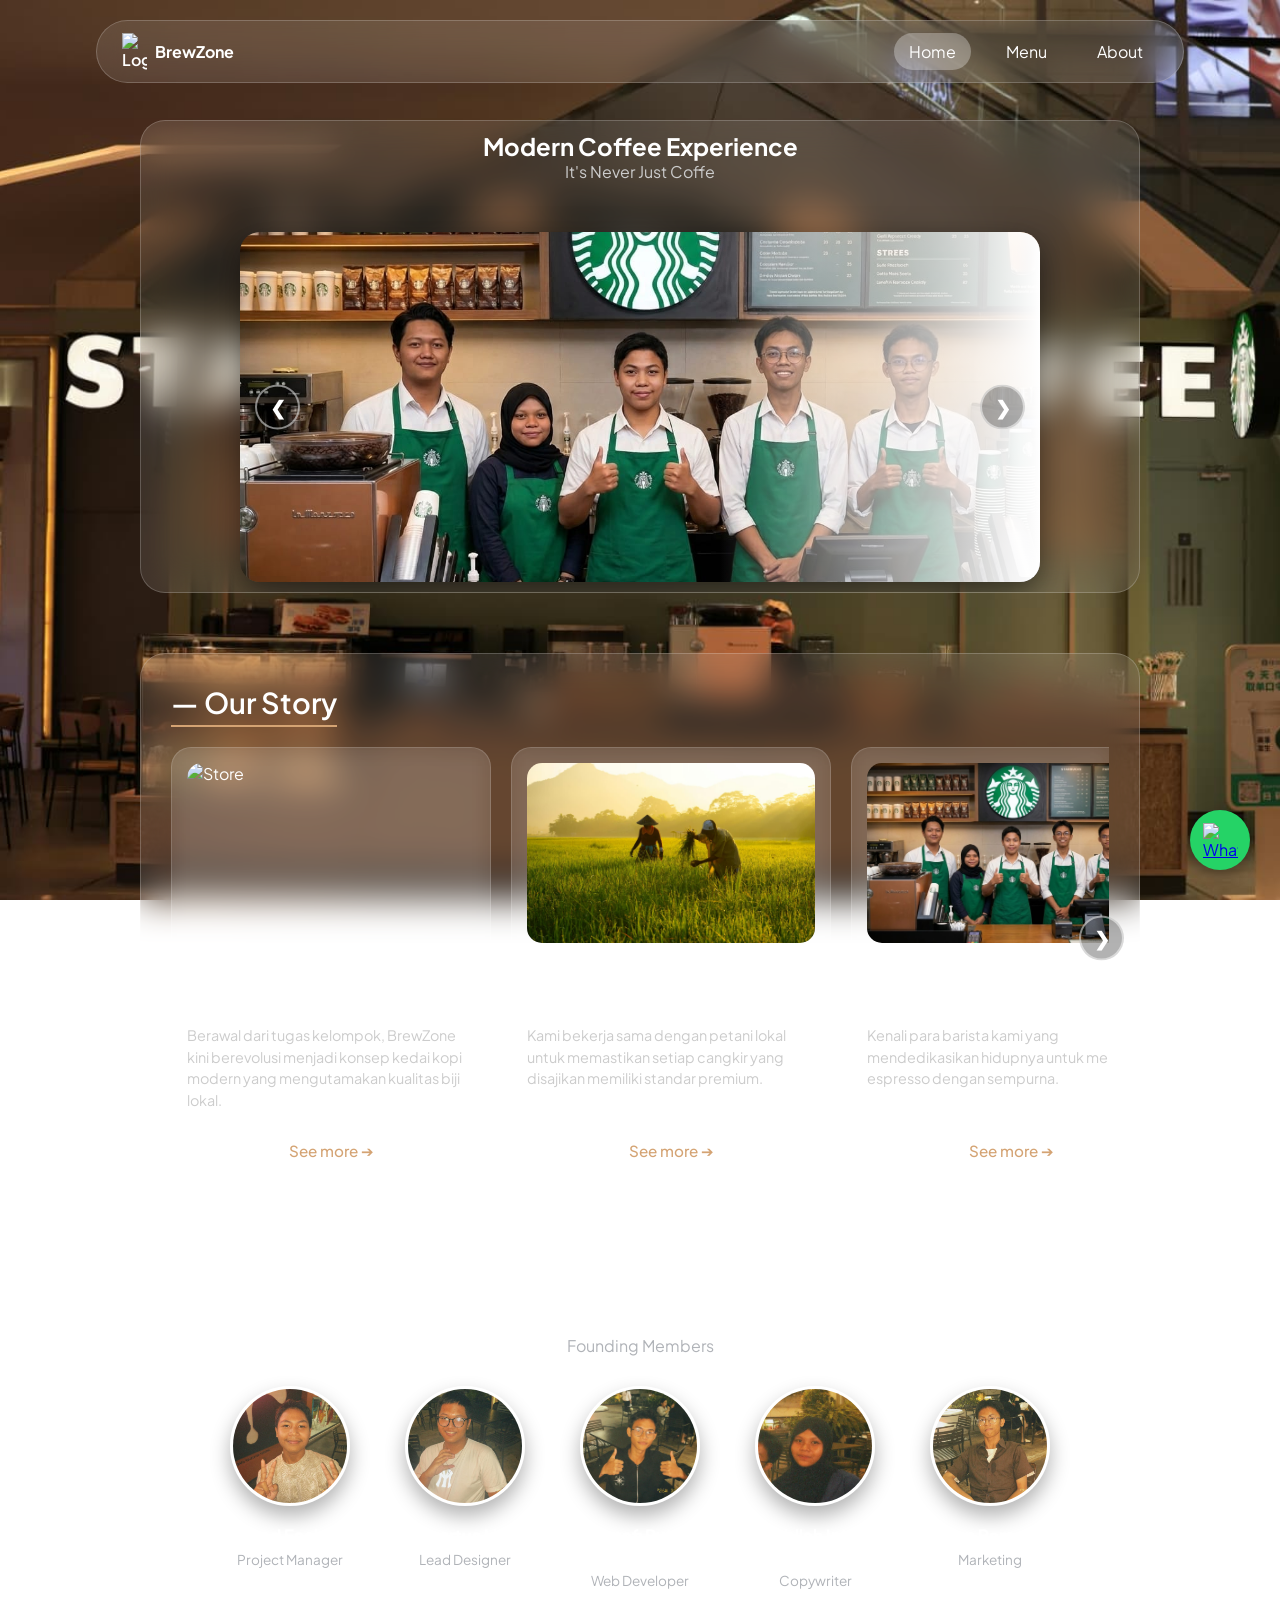
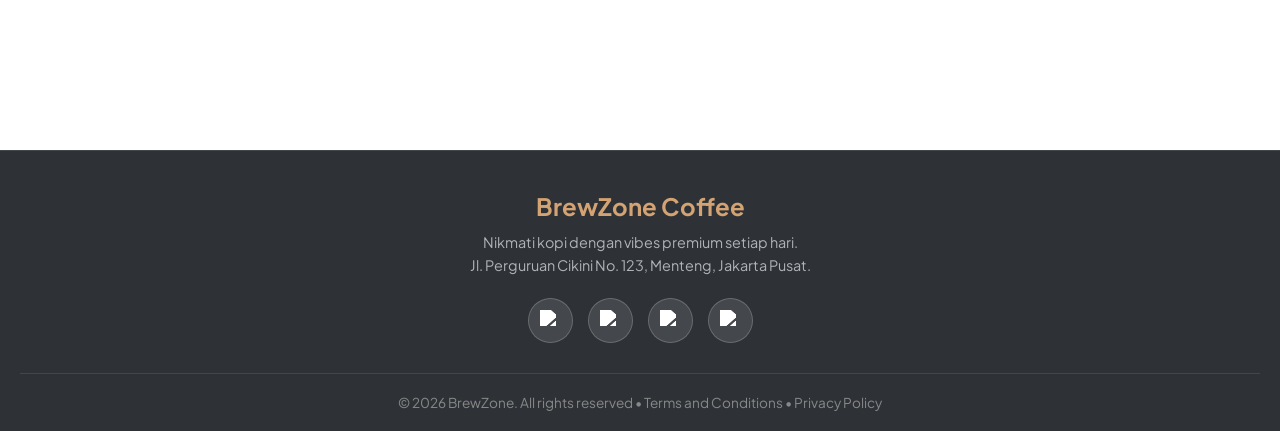
==== commit 0efcc46a: "index" ====
--- a/index.html
+++ b/index.html
@@ -1,11 +1,15 @@
 <!DOCTYPE html>
 <html>
 <head>
+<link rel="stylesheet" href="style.css">
 <meta name="viewport" content="width=device-width, initial-scale=1.0">
 <title>Home - BrewZone</title>
 
+<link rel="preconnect" href="https://fonts.googleapis.com">
+<link rel="preconnect" href="https://fonts.gstatic.com" crossorigin>
+<link href="https://fonts.googleapis.com/css2?family=Cormorant+Garamond:ital,wght@0,600;1,600&family=Inter:wght@300;400;600&family=Plus+Jakarta+Sans:wght@400;500;600;700&display=swap" rel="stylesheet">
+
 <link href="https://unpkg.com/aos@2.3.1/dist/aos.css" rel="stylesheet">
-<link rel="stylesheet" href="style.css">
 </head>
 <body class="bg-home">
 
@@ -29,31 +33,41 @@
 <div class="container home-container">
   
   <div class="glass hero">
-    <div style="overflow: hidden;"> <h2 data-aos="phamily-reveal" data-aos-duration="1500">Modern Coffee Experience</h2>
-    </div>
     <div style="overflow: hidden;">
-      <p data-aos="phamily-reveal" data-aos-delay="200" data-aos-duration="1500">It's Never Just Coffee</p>
+      <h2 data-aos="phamily-reveal" data-aos-duration="1500">Modern Coffee Experience</h2>
+    </div>
+    <div style="overflow: hidden;">
+      <p data-aos="phamily-reveal" data-aos-delay="200" data-aos-duration="1500">It's Never Just Coffe</p>
     </div>
     
     <div class="premium-slider-container" data-aos="fade-up" data-aos-delay="400" data-aos-duration="1500">
+      
       <div class="premium-slider" id="slider">
         <div class="slide">
-          <img src="images/home-5.jpg.jpeg" alt="Location 1">
-        </div>
-        <div class="slide">
-          <img src="images/home-1.jpg.jpeg" alt="Location 2">
-        </div>
-        <div class="slide">
-          <img src="images/home-2.jpg.jpeg" alt="Location 3">
-        </div>
-      </div>
+          <img src="images/home-5.jpg.jpeg" alt="BrewZone Location 1">
+        </div>
+        <div class="slide">
+          <img src="images/home-1.jpg.jpeg" alt="BrewZone Location 2">
+        </div>
+        <div class="slide">
+          <img src="images/home-2.jpg.jpeg" alt="BrewZone Location 3">
+        </div>
+         <div class="slide">
+          <img src="https://images.unsplash.com/photo-1554118811-1e0d58224f24?q=80&w=1200" alt="BrewZone Location 4">
+        </div>
+        <div class="slide">
+          <img src="images/home-2.jpg.jpeg" alt="BrewZone Location 5">
+        </div>
+      </div>
+
       <button class="slider-btn prev-btn" onclick="moveSlide(-1)">❮</button>
       <button class="slider-btn next-btn" onclick="moveSlide(1)">❯</button>
     </div>
+
   </div>
 
   <div class="glass section-glass">
-    <div class="section-header">
+  <div class="section-header">
       <div style="overflow: hidden;">
         <h2 data-aos="phamily-reveal" data-aos-duration="1500">— Our Story</h2>
       </div>
@@ -63,26 +77,43 @@
     </div>
     
     <div class="story-slider">
+      
       <div class="story-card premium-card" data-aos="phamily-reveal" data-aos-duration="1500">
         <img src="https://images.unsplash.com/photo-1554118811-1e0d58224f24" alt="Store">
         <h3>Perjalanan Kami</h3>
-        <p>Berawal dari tugas kelompok, BrewZone kini berevolusi menjadi konsep kedai kopi modern.</p>
+        <p>Berawal dari tugas kelompok, BrewZone kini berevolusi menjadi konsep kedai kopi modern yang mengutamakan kualitas biji lokal.</p>
+        
+        <div class="desc-hidden" style="display: none;">
+          Berawal dari sebuah tugas kelompok merancang identitas visual, BrewZone kini berevolusi menjadi konsep kedai kopi modern yang nyata. Kami percaya bahwa desain dan rasa harus berjalan beriringan. Kami membangun BrewZone bukan sekadar sebagai tempat nongkrong, tapi juga ruang kreatif untuk berbagi inspirasi.
+        </div>
+        
         <a href="javascript:void(0)" class="see-more" onclick="openStoryDetail(this.parentElement)">See more ➔</a>
       </div>
 
       <div class="story-card premium-card" data-aos="phamily-reveal" data-aos-delay="200" data-aos-duration="1500">
         <img src="images/ourstory-2.jpg.jpeg" alt="Beans">
         <h3>Biji Kopi Pilihan</h3>
-        <p>Kami bekerja sama dengan petani lokal untuk memastikan standar premium.</p>
+        <p>Kami bekerja sama dengan petani lokal untuk memastikan setiap cangkir yang disajikan memiliki standar premium.</p>
+        
+        <div class="desc-hidden" style="display: none;">
+          Kami bekerja sama langsung dengan petani lokal dari berbagai penjuru Nusantara untuk memastikan setiap cangkir yang disajikan memiliki standar premium. Proses roasting (pemanggangan) dilakukan secara teliti untuk mengeluarkan profil rasa dan aroma terbaik dari setiap biji kopi.
+        </div>
+        
         <a href="javascript:void(0)" class="see-more" onclick="openStoryDetail(this.parentElement)">See more ➔</a>
       </div>
 
       <div class="story-card premium-card" data-aos="phamily-reveal" data-aos-delay="400" data-aos-duration="1500">
         <img src="images/home-6.jpg.jpeg" alt="Barista">
         <h3>Seni Menyeduh</h3>
-        <p>Kenali para barista kami yang meracik espresso dengan sempurna.</p>
+        <p>Kenali para barista kami yang mendedikasikan hidupnya untuk meracik espresso dengan sempurna.</p>
+        
+        <div class="desc-hidden" style="display: none;">
+          Bagi kami, meracik kopi bukan sekadar menuangkan air panas. Menyeduh kopi adalah sebuah seni visual dan teknik yang membutuhkan presisi, gairah, serta ketelitian tingkat tinggi. Para barista kami dilatih untuk mengekstraksi espresso secara sempurna agar konsisten setiap harinya.
+        </div>
+        
         <a href="javascript:void(0)" class="see-more" onclick="openStoryDetail(this.parentElement)">See more ➔</a>
       </div>
+
     </div>
   </div>
 
@@ -94,37 +125,87 @@
 
     <div class="team-grid">
       <div class="team-member" data-aos="fade-up" data-aos-delay="100">
-        <img src="images/meatteam-6.jpg.jpeg" alt="Fahri" class="team-img">
+        <img src="images/meatteam-6.jpg.jpeg" alt="Foto Anggota" class="team-img">
         <h4>Ahmad Fachri M.</h4>
         <p>Project Manager</p>
       </div>
       <div class="team-member" data-aos="fade-up" data-aos-delay="200">
-        <img src="images/meatteam-7.jpg.jpeg" alt="Lino" class="team-img">
+        <img src="images/meatteam-7.jpg.jpeg" alt="Foto Anggota" class="team-img">
         <h4>Albertus Lino</h4>
         <p>Lead Designer</p>
       </div>
       <div class="team-member" data-aos="fade-up" data-aos-delay="300">
-        <img src="images/meettam-3.jpg.jpeg" alt="Hanafi" class="team-img">
+        <img src="images/meettam-3.jpg.jpeg" alt="Foto Anggota" class="team-img">
         <h4>Hanafi Putro Anggoro</h4>
         <p>Web Developer</p>
       </div>
-    </div>
-  </div>
-
+      <div class="team-member" data-aos="fade-up" data-aos-delay="400">
+        <img src="images/meatteam-4.jpg.jpeg" alt="Foto Anggota" class="team-img">
+        <h4>Nabilah Intan Permata Rohy</h4>
+        <p>Copywriter</p>
+      </div>
+      <div class="team-member" data-aos="fade-up" data-aos-delay="500">
+        <img src="images/meatteam-5.jpg.jpeg" alt="Foto Anggota" class="team-img">
+        <h4>Reyhan Ramadhan</h4>
+        <p>Marketing</p>
+      </div>
+    </div>
+  </div>
+
+</div>
+
+<div id="popup-story" class="popup">
+  <div class="popup-detail-glass">
+    <button class="close-btn" onclick="closeStoryPopup()">✖</button>
+    <div class="popup-content-split">
+      
+      <div class="popup-left">
+        <img id="popup-story-img" src="" alt="Story Detail">
+      </div>
+      
+      <div class="popup-right">
+        <h2 id="popup-story-title">Judul Story</h2>
+        <p id="popup-story-desc">Deskripsi detail panjang akan muncul di sini.</p>
+        <br>
+        <button class="btn-order-app" onclick="closeStoryPopup()">Kembali</button>
+      </div>
+
+    </div>
+  </div>
 </div>
 
 <script src="script.js"></script>
 <footer class="glass-footer">
+  <div class="footer-content">
+    
+    <div class="footer-text">
+      <h3>BrewZone Coffee</h3>
+      <p>Nikmati kopi dengan vibes premium setiap hari. <br> Jl. Perguruan Cikini No. 123, Menteng, Jakarta Pusat.</p>
+    </div>
+    
+    <div class="footer-social">
+      <a href="#" target="_blank" class="social-icon"><img src="https://cdn-icons-png.flaticon.com/512/1384/1384060.png" alt="YouTube"></a>
+      <a href="#" target="_blank" class="social-icon"><img src="https://cdn-icons-png.flaticon.com/512/5969/5969020.png" alt="X Twitter"></a>
+      <a href="https://instagram.com/instagram" target="_blank" class="social-icon"><img src="https://cdn-icons-png.flaticon.com/512/1384/1384031.png" alt="Instagram"></a>
+      <a href="#" target="_blank" class="social-icon"><img src="https://cdn-icons-png.flaticon.com/512/1384/1384014.png" alt="LinkedIn"></a>
+    </div>
+
+  </div>
+  
   <div class="footer-bottom">
-    <p>&copy; 2026 BrewZone. All rights reserved</p>
+    <p>&copy; 2026 BrewZone. All rights reserved &bull; Terms and Conditions &bull; Privacy Policy</p>
   </div>
 </footer>
 
+<a href="https://wa.me/6281234567890" target="_blank" class="floating-wa">
+  <img src="https://upload.wikimedia.org/wikipedia/commons/thumb/6/6b/WhatsApp.svg/512px-WhatsApp.svg.png" alt="WhatsApp">
+</a>
 <script src="https://unpkg.com/aos@2.3.1/dist/aos.js"></script>
 <script>
   AOS.init({
-    once: true,
-    offset: 100,
+    duration: 1000, 
+    once: true, 
+    offset: 50,
   });
 </script>
 </body>
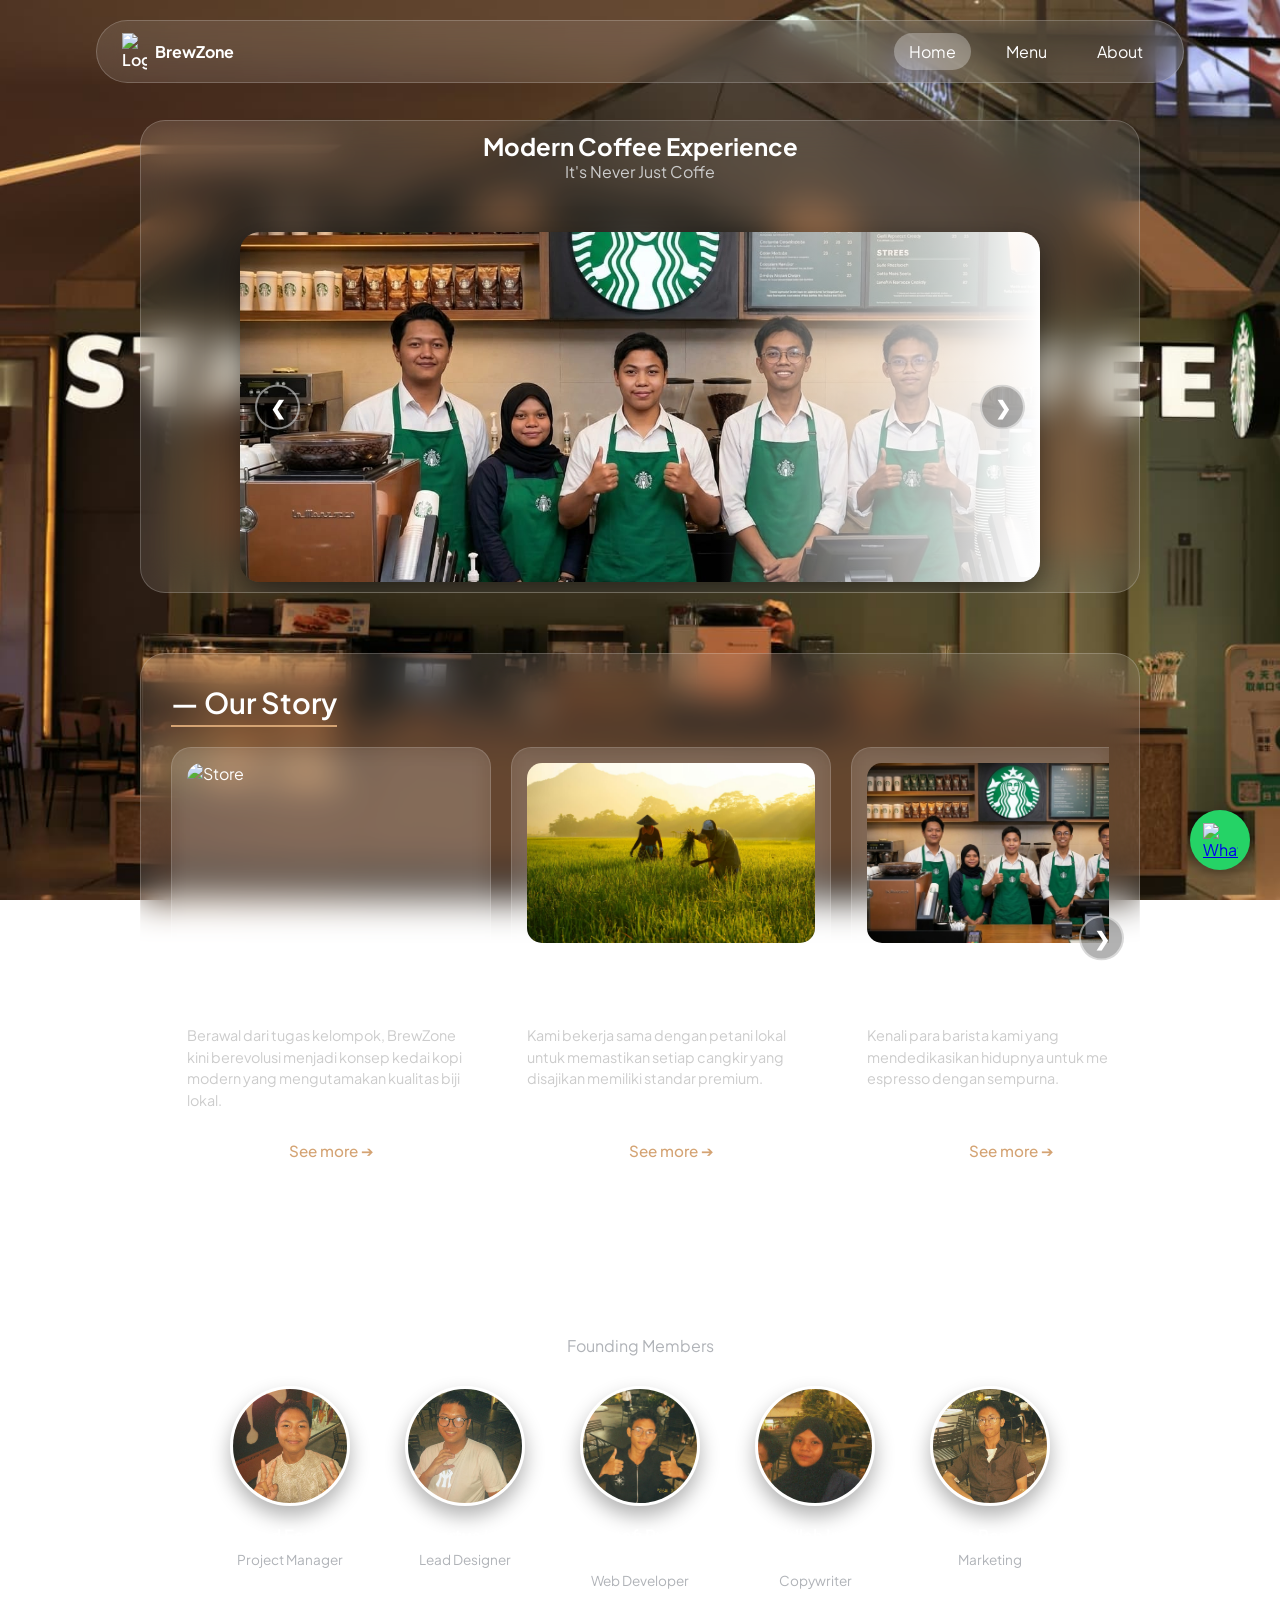
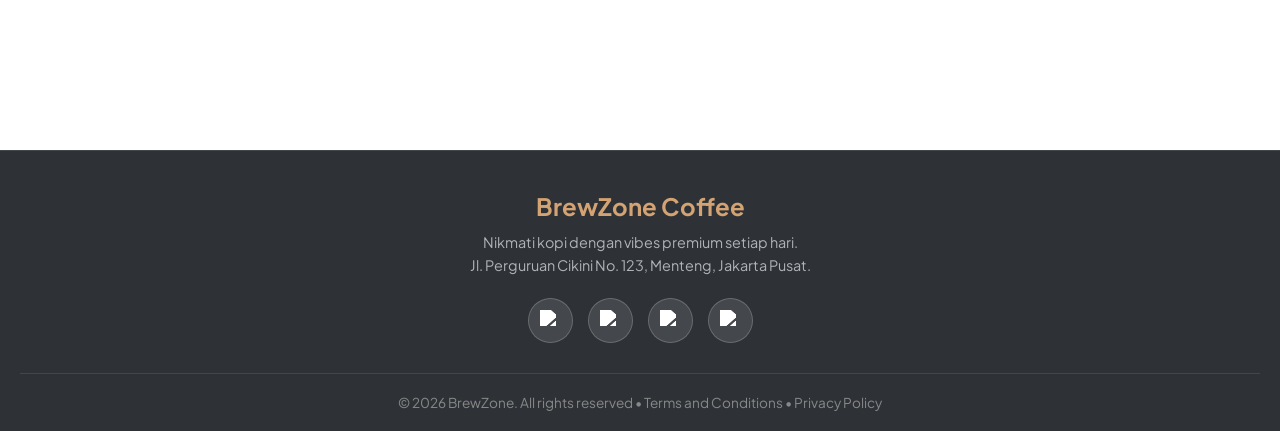
==== commit 350a3a3c: "css" ====
--- a/index.html
+++ b/index.html
@@ -203,8 +203,9 @@
 <script src="https://unpkg.com/aos@2.3.1/dist/aos.js"></script>
 <script>
   AOS.init({
-    duration: 1000, 
-    once: true, 
+    duration: 1200, /* Sedikit lebih lambat biar lebih anggun */
+    once: false,    /* WAJIB: Biar animasi nggak cuma jalan sekali */
+    mirror: true,   /* WAJIB: Biar pas scroll ke atas, efeknya muncul lagi */
     offset: 50,
   });
 </script>
--- a/style.css
+++ b/style.css
@@ -457,51 +457,40 @@
   /* INI KUNCINYA: Kurva kecepatan! Cepat di awal, ngeluncur sangat lamban di akhir */
   transition-timing-function: cubic-bezier(0.16, 1, 0.3, 1) !important; 
 }
-
-/* ========================================= */
-/* 🏆 WORLD CLASS REVEAL: PHAMILY VIBES      */
+/* ========================================= */
+/* 🏆 GLOBAL PREMIUM: LAPTOP & HP SAMA       */
 /* ========================================= */
 
 /* 1. Import Font High-End */
 @import url('https://fonts.googleapis.com/css2?family=Cormorant+Garamond:ital,wght@0,600;1,600&family=Inter:wght@300;400;600&display=swap');
 
-/* Typography ala Website Terbaik Dunia */
+/* 2. Terapkan Font Premium ke Semua Elemen (Tanpa Terkecuali) */
 h1, h2, h3, .logo strong {
   font-family: 'Cormorant Garamond', serif !important;
-  font-style: italic; /* Rahasia kesan artistik di web Phamily */
+  font-style: italic;
   font-weight: 600 !important;
-  text-transform: none !important; /* Jangan uppercase semua biar elegan */
+  text-transform: none !important;
   letter-spacing: -0.5px;
 }
 
-body, p, a, h4 {
+body, p, a, h4, .desc-hidden {
   font-family: 'Inter', sans-serif !important;
   font-weight: 300;
   letter-spacing: 0.2px;
 }
 
-/* 2. CUSTOM REVEAL ANIMATION (EFEK KELUAR DARI MASKING) */
+/* 3. Animasi Reveal (Keluar dari Masking) */
 [data-aos="phamily-reveal"] {
   opacity: 0;
-  transform: translateY(100%); /* Mulai dari bawah banget */
-  clip-path: inset(0 0 100% 0); /* Rahasia: Teks seolah terpotong di bawah */
+  transform: translateY(100%);
+  clip-path: inset(0 0 100% 0);
   transition-property: transform, opacity, clip-path;
 }
 
 [data-aos="phamily-reveal"].aos-animate {
   opacity: 1;
   transform: translateY(0);
-  clip-path: inset(0 0 0 0); /* Terbuka sempurna */
-  /* Kurva "Expo" yang dipake website kelas atas */
+  clip-path: inset(0 0 0 0);
+  /* Kurva "Expo" biar smooth-nya level dunia */
   transition-timing-function: cubic-bezier(0.19, 1, 0.22, 1) !important; 
-}
-
-/* 3. HOVER EFFECT PREMIUM PADA KARTU GLASS */
-.glass {
-  transition: transform 0.8s cubic-bezier(0.19, 1, 0.22, 1), box-shadow 0.8s !important;
-}
-
-.glass:hover {
-  transform: translateY(-10px) scale(1.02);
-  box-shadow: 0 20px 40px rgba(0,0,0,0.3);
 }
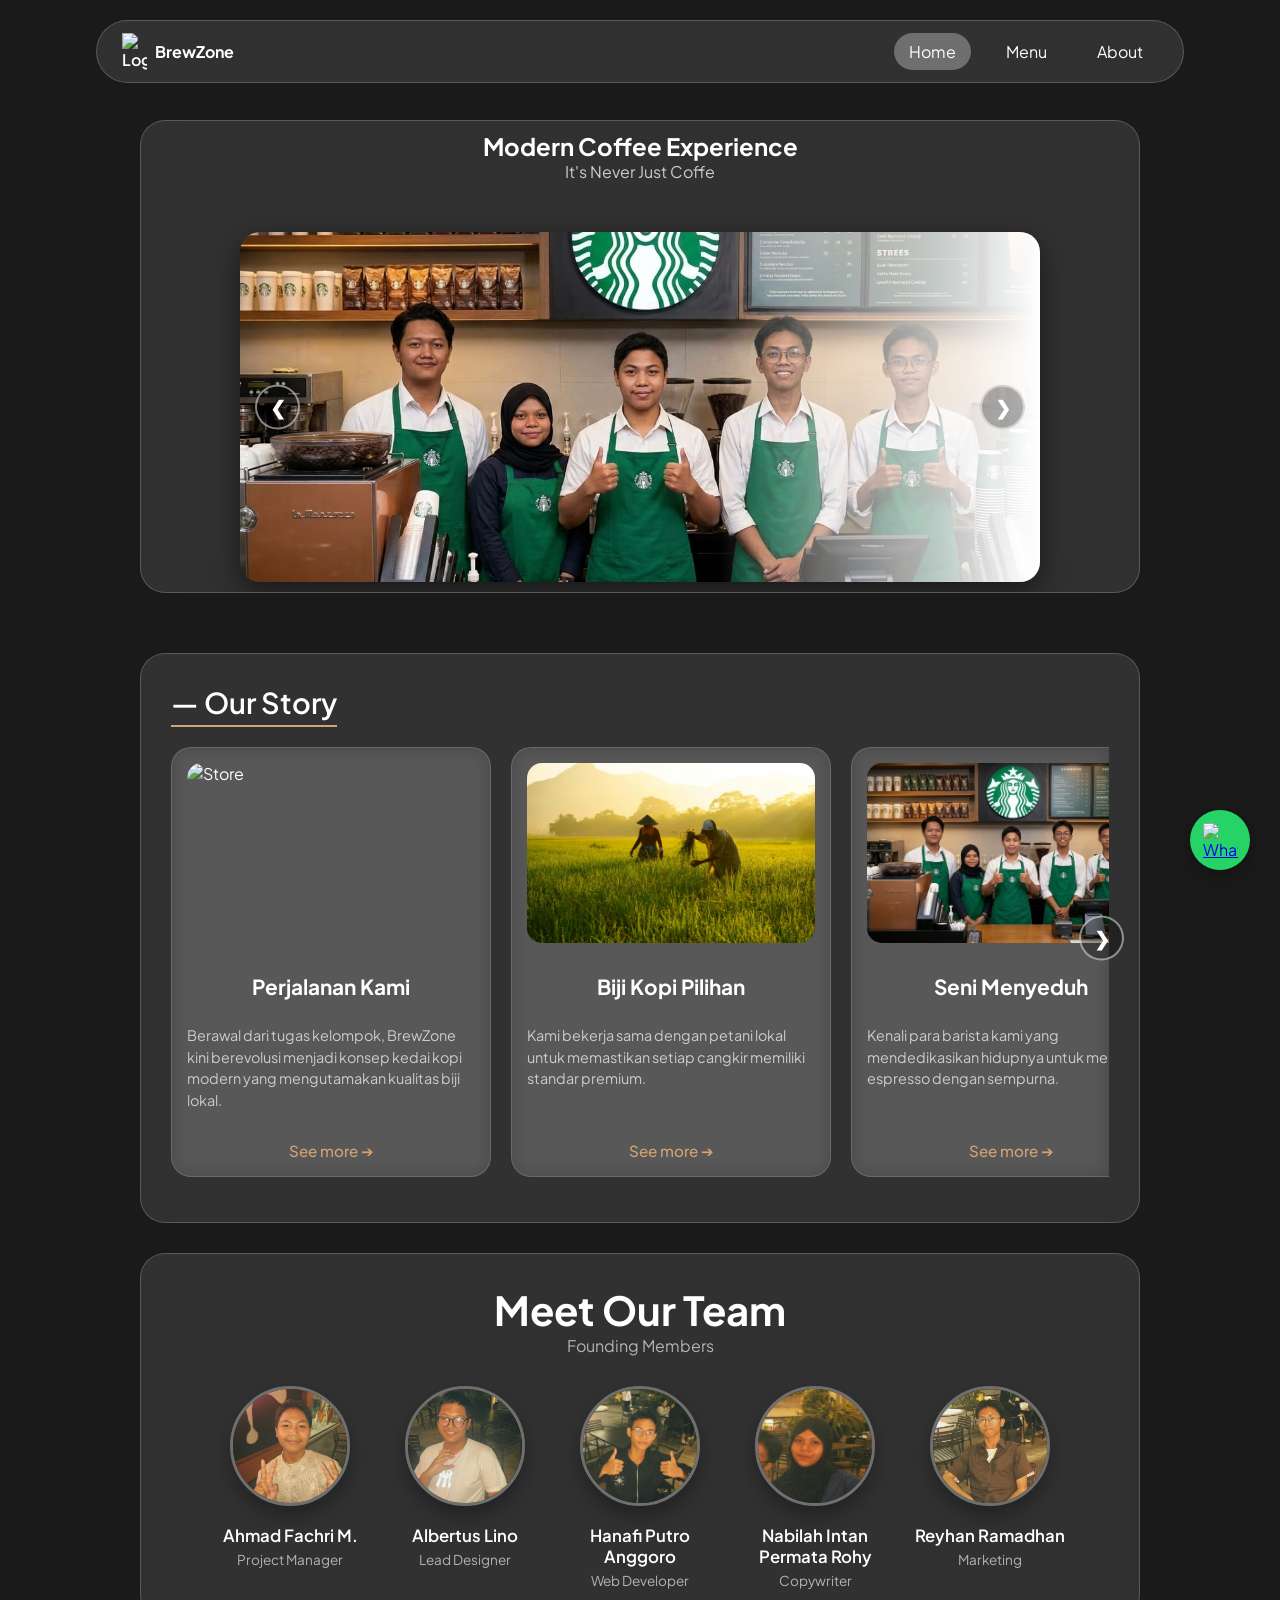
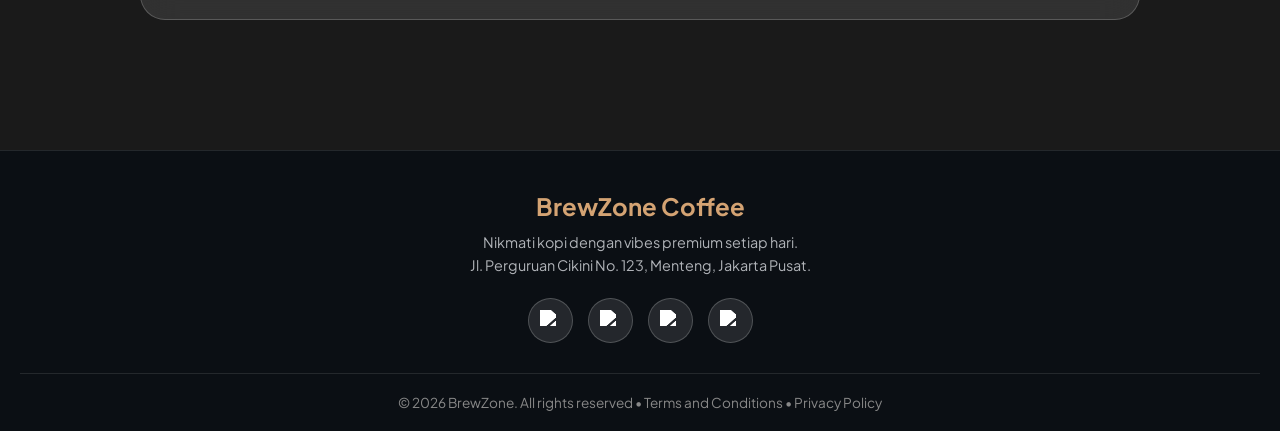
==== commit f32d4ac3: "index css" ====
--- a/index.html
+++ b/index.html
@@ -1,17 +1,15 @@
 <!DOCTYPE html>
 <html>
 <head>
-<link rel="stylesheet" href="style.css">
 <meta name="viewport" content="width=device-width, initial-scale=1.0">
 <title>Home - BrewZone</title>
-
 <link rel="preconnect" href="https://fonts.googleapis.com">
 <link rel="preconnect" href="https://fonts.gstatic.com" crossorigin>
-<link href="https://fonts.googleapis.com/css2?family=Cormorant+Garamond:ital,wght@0,600;1,600&family=Inter:wght@300;400;600&family=Plus+Jakarta+Sans:wght@400;500;600;700&display=swap" rel="stylesheet">
-
+<link href="https://fonts.googleapis.com/css2?family=Plus+Jakarta+Sans:wght@400;500;600;700&display=swap" rel="stylesheet">
 <link href="https://unpkg.com/aos@2.3.1/dist/aos.css" rel="stylesheet">
+<link rel="stylesheet" href="style.css">
 </head>
-<body class="bg-home">
+<body>
 
 
 <div class="navbar">
@@ -32,16 +30,14 @@
 
 <div class="container home-container">
   
-  <div class="glass hero">
-    <div style="overflow: hidden;">
-      <h2 data-aos="phamily-reveal" data-aos-duration="1500">Modern Coffee Experience</h2>
+  <div class="glass hero" data-aos="phamily-reveal" data-aos-duration="1500">
+    <div style="overflow: hidden;"> <h2 data-aos="phamily-reveal" data-aos-delay="200" data-aos-duration="1500">Modern Coffee Experience</h2>
     </div>
     <div style="overflow: hidden;">
-      <p data-aos="phamily-reveal" data-aos-delay="200" data-aos-duration="1500">It's Never Just Coffe</p>
+      <p data-aos="phamily-reveal" data-aos-delay="400" data-aos-duration="1500">It's Never Just Coffe</p>
     </div>
     
-    <div class="premium-slider-container" data-aos="fade-up" data-aos-delay="400" data-aos-duration="1500">
-      
+    <div class="premium-slider-container" data-aos="fade-up" data-aos-delay="600" data-aos-duration="1500">
       <div class="premium-slider" id="slider">
         <div class="slide">
           <img src="images/home-5.jpg.jpeg" alt="BrewZone Location 1">
@@ -59,17 +55,15 @@
           <img src="images/home-2.jpg.jpeg" alt="BrewZone Location 5">
         </div>
       </div>
-
       <button class="slider-btn prev-btn" onclick="moveSlide(-1)">❮</button>
       <button class="slider-btn next-btn" onclick="moveSlide(1)">❯</button>
     </div>
-
   </div>
 
-  <div class="glass section-glass">
+  <div class="glass section-glass" data-aos="phamily-reveal" data-aos-duration="1500">
   <div class="section-header">
       <div style="overflow: hidden;">
-        <h2 data-aos="phamily-reveal" data-aos-duration="1500">— Our Story</h2>
+        <h2 data-aos="phamily-reveal" data-aos-delay="200" data-aos-duration="1500">— Our Story</h2>
       </div>
       <div class="story-nav-buttons">
         <button class="slider-btn next-btn" onclick="moveStorySlide(1)">❯</button>
@@ -77,75 +71,67 @@
     </div>
     
     <div class="story-slider">
-      
-      <div class="story-card premium-card" data-aos="phamily-reveal" data-aos-duration="1500">
+      <div class="story-card premium-card" data-aos="phamily-reveal" data-aos-delay="100" data-aos-duration="1500">
         <img src="https://images.unsplash.com/photo-1554118811-1e0d58224f24" alt="Store">
         <h3>Perjalanan Kami</h3>
         <p>Berawal dari tugas kelompok, BrewZone kini berevolusi menjadi konsep kedai kopi modern yang mengutamakan kualitas biji lokal.</p>
-        
         <div class="desc-hidden" style="display: none;">
           Berawal dari sebuah tugas kelompok merancang identitas visual, BrewZone kini berevolusi menjadi konsep kedai kopi modern yang nyata. Kami percaya bahwa desain dan rasa harus berjalan beriringan. Kami membangun BrewZone bukan sekadar sebagai tempat nongkrong, tapi juga ruang kreatif untuk berbagi inspirasi.
         </div>
-        
         <a href="javascript:void(0)" class="see-more" onclick="openStoryDetail(this.parentElement)">See more ➔</a>
       </div>
 
-      <div class="story-card premium-card" data-aos="phamily-reveal" data-aos-delay="200" data-aos-duration="1500">
+      <div class="story-card premium-card" data-aos="phamily-reveal" data-aos-delay="300" data-aos-duration="1500">
         <img src="images/ourstory-2.jpg.jpeg" alt="Beans">
         <h3>Biji Kopi Pilihan</h3>
-        <p>Kami bekerja sama dengan petani lokal untuk memastikan setiap cangkir yang disajikan memiliki standar premium.</p>
-        
+        <p>Kami bekerja sama dengan petani lokal untuk memastikan setiap cangkir memiliki standar premium.</p>
         <div class="desc-hidden" style="display: none;">
-          Kami bekerja sama langsung dengan petani lokal dari berbagai penjuru Nusantara untuk memastikan setiap cangkir yang disajikan memiliki standar premium. Proses roasting (pemanggangan) dilakukan secara teliti untuk mengeluarkan profil rasa dan aroma terbaik dari setiap biji kopi.
+          Kami bekerja sama langsung dengan petani lokal dari berbagai penjuru Nusantara untuk memastikan setiap cangkir yang disajikan memiliki standar premium. Proses roasting dilakukan secara teliti untuk mengeluarkan profil rasa terbaik dari setiap biji kopi.
         </div>
-        
         <a href="javascript:void(0)" class="see-more" onclick="openStoryDetail(this.parentElement)">See more ➔</a>
       </div>
 
-      <div class="story-card premium-card" data-aos="phamily-reveal" data-aos-delay="400" data-aos-duration="1500">
+      <div class="story-card premium-card" data-aos="phamily-reveal" data-aos-delay="500" data-aos-duration="1500">
         <img src="images/home-6.jpg.jpeg" alt="Barista">
         <h3>Seni Menyeduh</h3>
         <p>Kenali para barista kami yang mendedikasikan hidupnya untuk meracik espresso dengan sempurna.</p>
-        
         <div class="desc-hidden" style="display: none;">
-          Bagi kami, meracik kopi bukan sekadar menuangkan air panas. Menyeduh kopi adalah sebuah seni visual dan teknik yang membutuhkan presisi, gairah, serta ketelitian tingkat tinggi. Para barista kami dilatih untuk mengekstraksi espresso secara sempurna agar konsisten setiap harinya.
+          Menyeduh kopi adalah seni visual dan teknik yang membutuhkan presisi, gairah, serta ketelitian tingkat tinggi. Para barista kami dilatih untuk mengekstraksi espresso secara sempurna agar konsisten setiap harinya.
         </div>
-        
         <a href="javascript:void(0)" class="see-more" onclick="openStoryDetail(this.parentElement)">See more ➔</a>
       </div>
-
     </div>
   </div>
 
-  <div class="glass section-glass">
+  <div class="glass section-glass" data-aos="phamily-reveal" data-aos-duration="1500">
     <div class="section-header text-center" style="overflow: hidden;">
-      <strong data-aos="phamily-reveal" data-aos-duration="1500" style="font-size: 2.5rem; display: block;">Meet Our Team</strong>
-      <p data-aos="fade-up" data-aos-delay="300" style="color: #b0b3b8;">Founding Members</p>
+      <strong data-aos="phamily-reveal" data-aos-delay="200" data-aos-duration="1500" style="font-size: 2.5rem; display: block;">Meet Our Team</strong>
+      <p style="color: #b0b3b8;">Founding Members</p>
     </div>
 
     <div class="team-grid">
-      <div class="team-member" data-aos="fade-up" data-aos-delay="100">
-        <img src="images/meatteam-6.jpg.jpeg" alt="Foto Anggota" class="team-img">
+      <div class="team-member" data-aos="phamily-reveal" data-aos-delay="100" data-aos-duration="1200">
+        <img src="images/meatteam-6.jpg.jpeg" alt="Foto Ahmad Fachri M." class="team-img">
         <h4>Ahmad Fachri M.</h4>
         <p>Project Manager</p>
       </div>
-      <div class="team-member" data-aos="fade-up" data-aos-delay="200">
-        <img src="images/meatteam-7.jpg.jpeg" alt="Foto Anggota" class="team-img">
+      <div class="team-member" data-aos="phamily-reveal" data-aos-delay="200" data-aos-duration="1200">
+        <img src="images/meatteam-7.jpg.jpeg" alt="Foto Albertus Lino" class="team-img">
         <h4>Albertus Lino</h4>
         <p>Lead Designer</p>
       </div>
-      <div class="team-member" data-aos="fade-up" data-aos-delay="300">
-        <img src="images/meettam-3.jpg.jpeg" alt="Foto Anggota" class="team-img">
+      <div class="team-member" data-aos="phamily-reveal" data-aos-delay="300" data-aos-duration="1200">
+        <img src="images/meettam-3.jpg.jpeg" alt="Foto Hanafi Putro Anggoro" class="team-img">
         <h4>Hanafi Putro Anggoro</h4>
         <p>Web Developer</p>
       </div>
-      <div class="team-member" data-aos="fade-up" data-aos-delay="400">
-        <img src="images/meatteam-4.jpg.jpeg" alt="Foto Anggota" class="team-img">
+      <div class="team-member" data-aos="phamily-reveal" data-aos-delay="400" data-aos-duration="1200">
+        <img src="images/meatteam-4.jpg.jpeg" alt="Foto Nabilah Intan Permata Rohy" class="team-img">
         <h4>Nabilah Intan Permata Rohy</h4>
         <p>Copywriter</p>
       </div>
-      <div class="team-member" data-aos="fade-up" data-aos-delay="500">
-        <img src="images/meatteam-5.jpg.jpeg" alt="Foto Anggota" class="team-img">
+      <div class="team-member" data-aos="phamily-reveal" data-aos-delay="500" data-aos-duration="1200">
+        <img src="images/meatteam-5.jpg.jpeg" alt="Foto Reyhan Ramadhan" class="team-img">
         <h4>Reyhan Ramadhan</h4>
         <p>Marketing</p>
       </div>
@@ -158,40 +144,33 @@
   <div class="popup-detail-glass">
     <button class="close-btn" onclick="closeStoryPopup()">✖</button>
     <div class="popup-content-split">
-      
       <div class="popup-left">
         <img id="popup-story-img" src="" alt="Story Detail">
       </div>
-      
       <div class="popup-right">
         <h2 id="popup-story-title">Judul Story</h2>
         <p id="popup-story-desc">Deskripsi detail panjang akan muncul di sini.</p>
         <br>
         <button class="btn-order-app" onclick="closeStoryPopup()">Kembali</button>
       </div>
-
     </div>
   </div>
 </div>
 
 <script src="script.js"></script>
-<footer class="glass-footer">
+<footer class="glass-footer" data-aos="phamily-reveal" data-aos-duration="1500">
   <div class="footer-content">
-    
     <div class="footer-text">
       <h3>BrewZone Coffee</h3>
       <p>Nikmati kopi dengan vibes premium setiap hari. <br> Jl. Perguruan Cikini No. 123, Menteng, Jakarta Pusat.</p>
     </div>
-    
     <div class="footer-social">
       <a href="#" target="_blank" class="social-icon"><img src="https://cdn-icons-png.flaticon.com/512/1384/1384060.png" alt="YouTube"></a>
       <a href="#" target="_blank" class="social-icon"><img src="https://cdn-icons-png.flaticon.com/512/5969/5969020.png" alt="X Twitter"></a>
       <a href="https://instagram.com/instagram" target="_blank" class="social-icon"><img src="https://cdn-icons-png.flaticon.com/512/1384/1384031.png" alt="Instagram"></a>
       <a href="#" target="_blank" class="social-icon"><img src="https://cdn-icons-png.flaticon.com/512/1384/1384014.png" alt="LinkedIn"></a>
     </div>
-
   </div>
-  
   <div class="footer-bottom">
     <p>&copy; 2026 BrewZone. All rights reserved &bull; Terms and Conditions &bull; Privacy Policy</p>
   </div>
@@ -203,10 +182,9 @@
 <script src="https://unpkg.com/aos@2.3.1/dist/aos.js"></script>
 <script>
   AOS.init({
-    duration: 1200, /* Sedikit lebih lambat biar lebih anggun */
-    once: false,    /* WAJIB: Biar animasi nggak cuma jalan sekali */
-    mirror: true,   /* WAJIB: Biar pas scroll ke atas, efeknya muncul lagi */
-    offset: 50,
+    once: false, /* Biar bolak balik tetep asik */
+    mirror: true, /* Wajib bolak balik biar berkelas */
+    offset: 50, /* Biar trigger lebih awal */
   });
 </script>
 </body>
--- a/style.css
+++ b/style.css
@@ -14,9 +14,6 @@
   background-attachment: fixed; /* INI KUNCINYA BIAR GAK GESER PAS DI-SCROLL */
 }
 
-.bg-home { background: url('images/back-1.jpg.jpeg') no-repeat center/cover fixed; }
-.bg-menu { background: url('images/back-2.jpg.jpeg') no-repeat center/cover fixed; }
-.bg-about { background: url('images/back-4.jpg.jpeg') no-repeat center/cover fixed; }
 
 .navbar {
   position: fixed; top: 20px; left: 50%; transform: translateX(-50%); width: 85%;
@@ -429,68 +426,64 @@
 }
 
 /* ========================================= */
-/* ANIMASI & FONT ALA LANDO NORRIS           */
+/* 🏆 TOTAL CONSISTENCY: WORLD CLASS VIBES */
 /* ========================================= */
 
-/* Terapkan font bersih (Inter) ke teks biasa */
-body, p, a, .desc-hidden {
-  font-family: 'Inter', 'Plus Jakarta Sans', sans-serif !important;
-}
-
-/* Terapkan font tebal & sporty (Archivo Black) ke semua Judul */
-h1, h2, h3, h4, strong, .logo {
-  font-family: 'Archivo Black', sans-serif !important;
-  letter-spacing: 1px; /* Jarak antar huruf dilebarin dikit biar mewah */
-  text-transform: uppercase; /* Huruf besar semua biar tegas */
-}
-
-/* Custom Animasi "Lando Slide" Super Smooth */
-[data-aos="lando-slide-up"] {
-  opacity: 0;
-  transform: translateY(60px); /* Melayang dari kedalaman 60px */
-  transition-property: transform, opacity;
-}
-
-[data-aos="lando-slide-up"].aos-animate {
-  opacity: 1;
-  transform: translateY(0);
-  /* INI KUNCINYA: Kurva kecepatan! Cepat di awal, ngeluncur sangat lamban di akhir */
-  transition-timing-function: cubic-bezier(0.16, 1, 0.3, 1) !important; 
-}
-/* ========================================= */
-/* 🏆 GLOBAL PREMIUM: LAPTOP & HP SAMA       */
-/* ========================================= */
-
-/* 1. Import Font High-End */
+/* 1. Import Font High-End (Cormorant Garamond & Inter) */
 @import url('https://fonts.googleapis.com/css2?family=Cormorant+Garamond:ital,wght@0,600;1,600&family=Inter:wght@300;400;600&display=swap');
 
-/* 2. Terapkan Font Premium ke Semua Elemen (Tanpa Terkecuali) */
-h1, h2, h3, .logo strong {
+/* 2. BACKGROUND BARU: PHAMILY CREAM + HINT STARBUCKS GREEN */
+/* Kita hapus gambar aslinya, ganti pakai gradien warna smooth */
+body, body.bg-home {
+  margin: 0;
+  padding: 0;
+  box-sizing: border-box;
+  background-attachment: fixed !important;
+  /* Racikan gradien cream & subtle green agar efek glasses tetep kelihatan modern */
+  background: linear-gradient(135deg, #FBF8F3 0%, #CCD6CC 100%) !important;
+}
+
+/* 3. PERBAIKAN FONT GLOBAL (LAPTOP & HP SAMA-SAMA PREMIUM) */
+h1, h2, h3, h4, strong, .logo strong, .section-header h2, .section-header strong {
   font-family: 'Cormorant Garamond', serif !important;
-  font-style: italic;
+  font-style: italic !important;
   font-weight: 600 !important;
   text-transform: none !important;
   letter-spacing: -0.5px;
-}
-
-body, p, a, h4, .desc-hidden {
+  line-height: 1.2;
+}
+
+body, p, a, span, .footer-text p, .desc-hidden, button, .slider-btn, footer p {
   font-family: 'Inter', sans-serif !important;
   font-weight: 300;
   letter-spacing: 0.2px;
-}
-
-/* 3. Animasi Reveal (Keluar dari Masking) */
+  line-height: 1.6;
+}
+
+/* 4. PERBAIKAN KHUSUS TEAM GRID */
+.team-member h4 {
+  font-size: 1.4rem;
+  margin-top: 15px;
+  margin-bottom: 5px;
+}
+
+.team-member p {
+  font-size: 0.9rem !important;
+  opacity: 0.8;
+}
+
+/* 5. CUSTOM REVEAL ANIMATION (EFEK KELUAR DARI MASKING) */
 [data-aos="phamily-reveal"] {
   opacity: 0;
-  transform: translateY(100%);
-  clip-path: inset(0 0 100% 0);
+  transform: translateY(100%); /* Mulai dari bawah banget */
+  clip-path: inset(0 0 100% 0); /* Masking teks dari bawah */
   transition-property: transform, opacity, clip-path;
 }
 
 [data-aos="phamily-reveal"].aos-animate {
   opacity: 1;
   transform: translateY(0);
-  clip-path: inset(0 0 0 0);
-  /* Kurva "Expo" biar smooth-nya level dunia */
+  clip-path: inset(0 0 0 0); /* Masking terbuka sempurna */
+  /* Kurva "Expo" yang dipake website kelas atas */
   transition-timing-function: cubic-bezier(0.19, 1, 0.22, 1) !important; 
 }
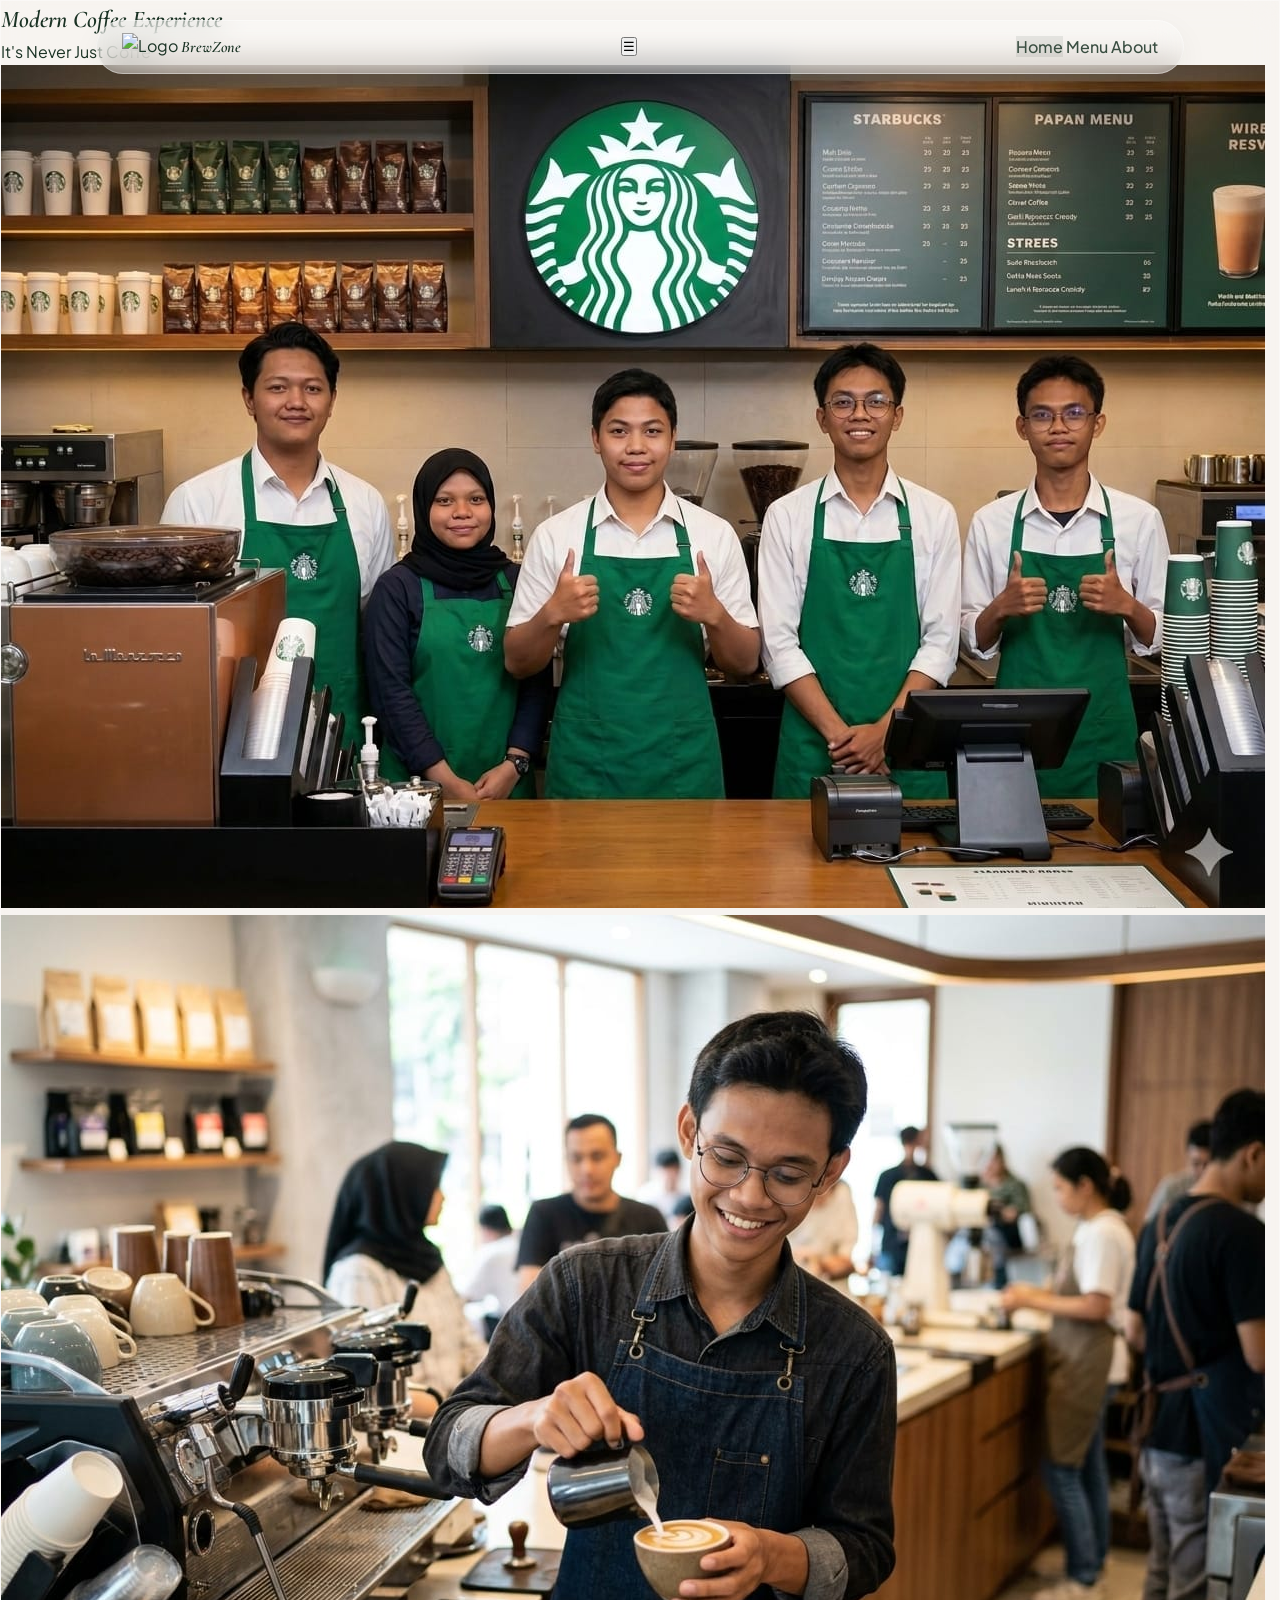
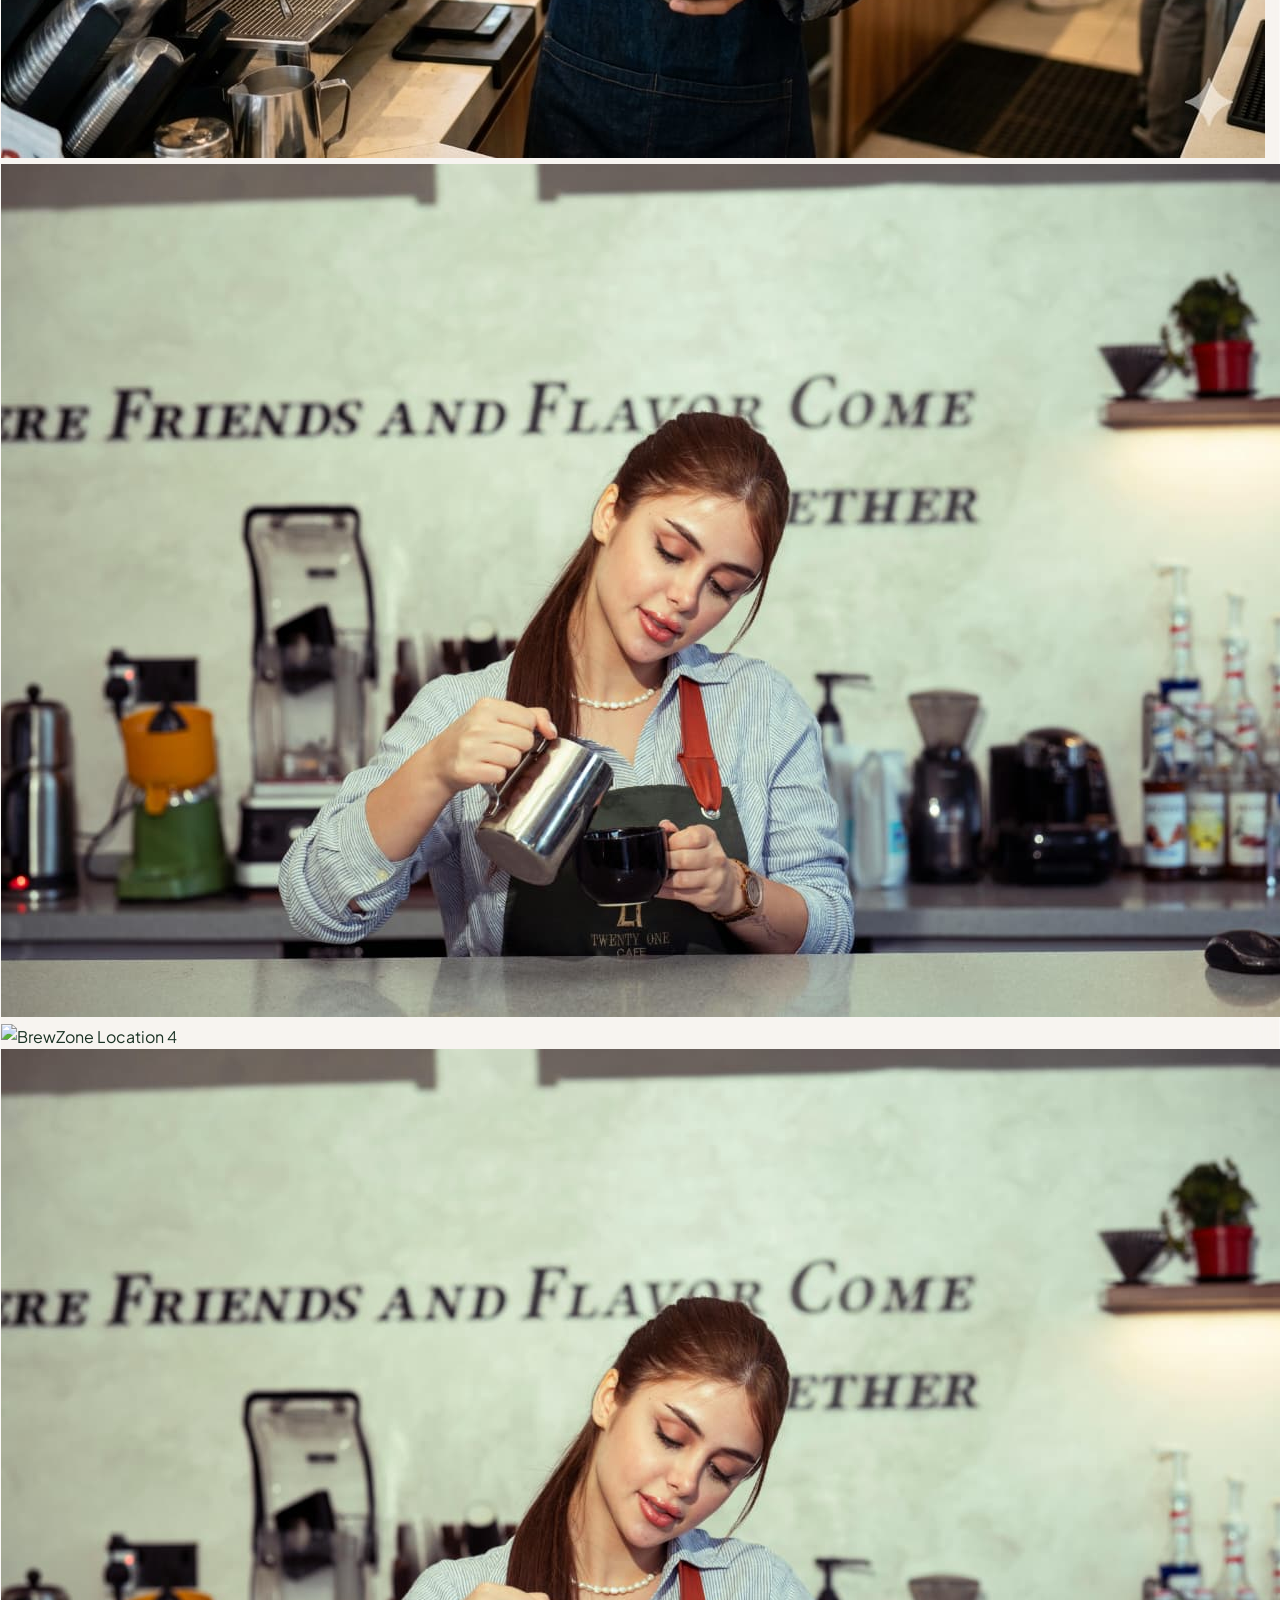
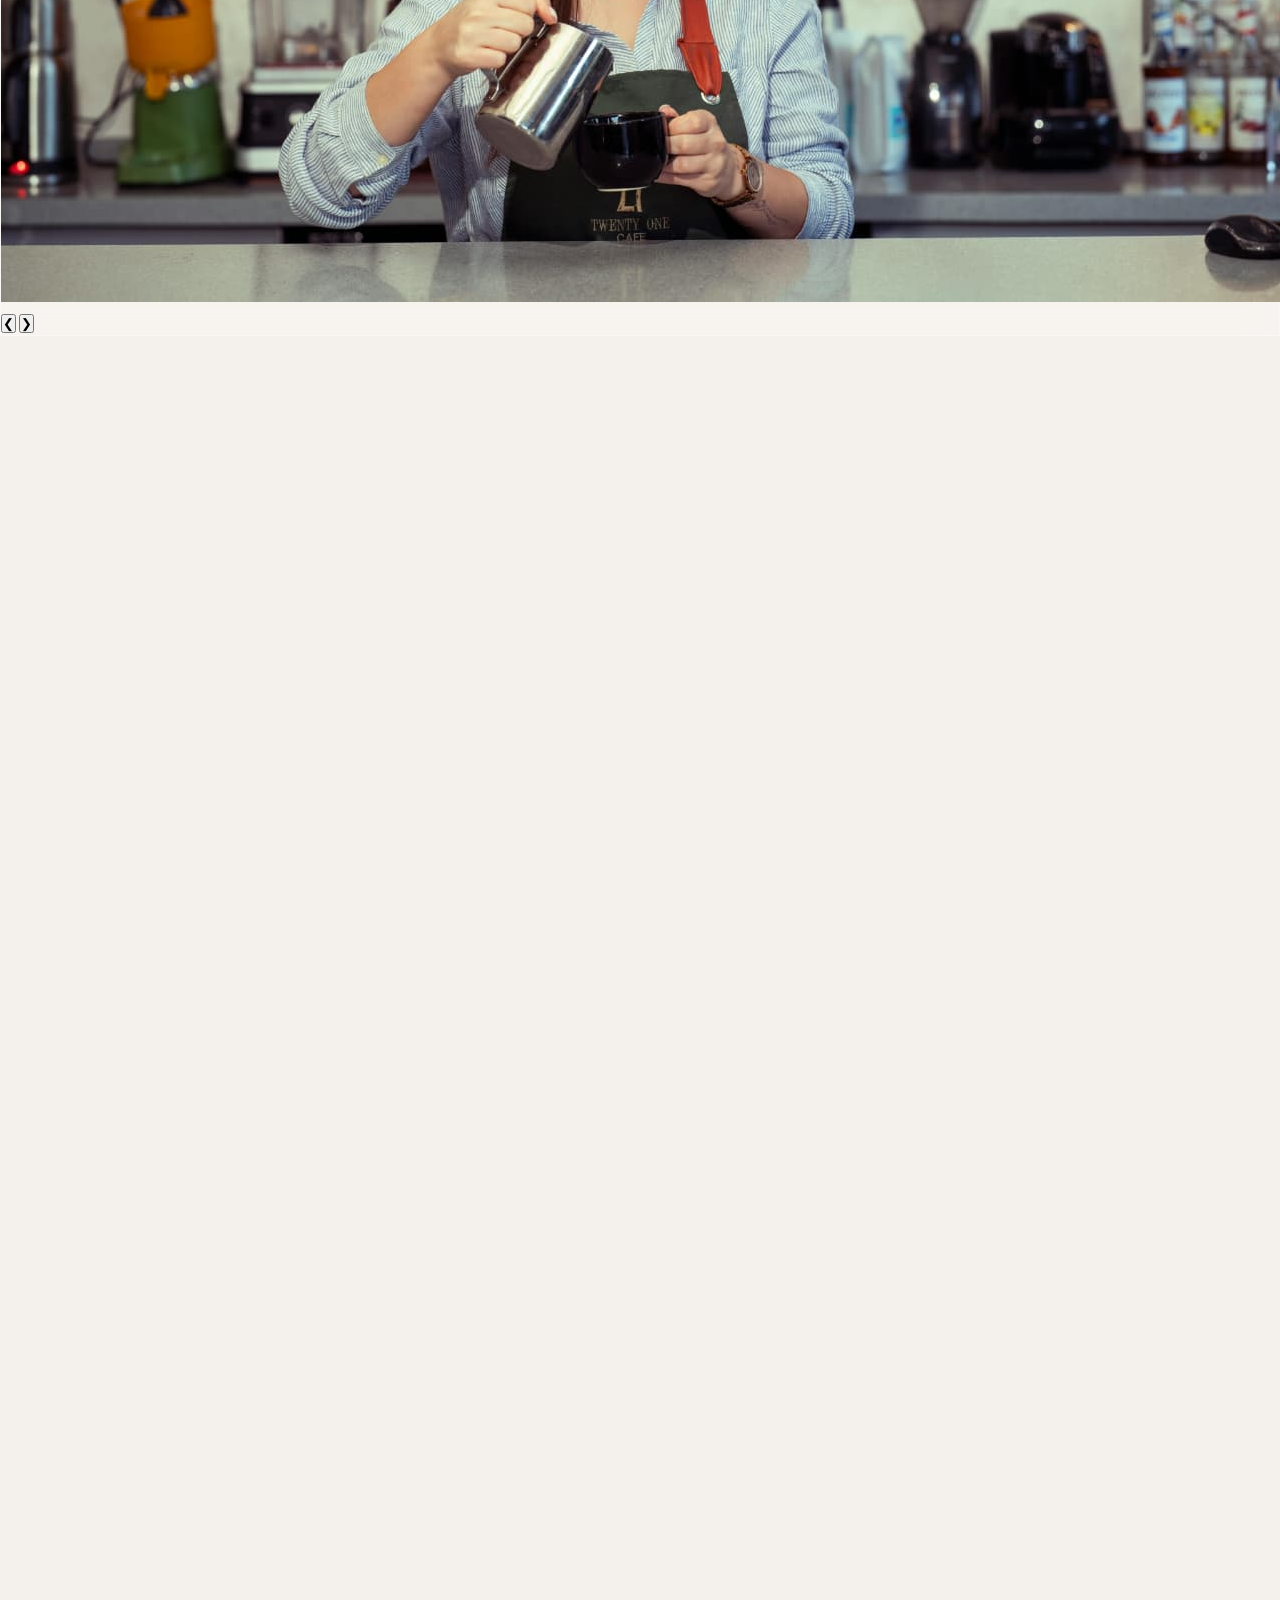
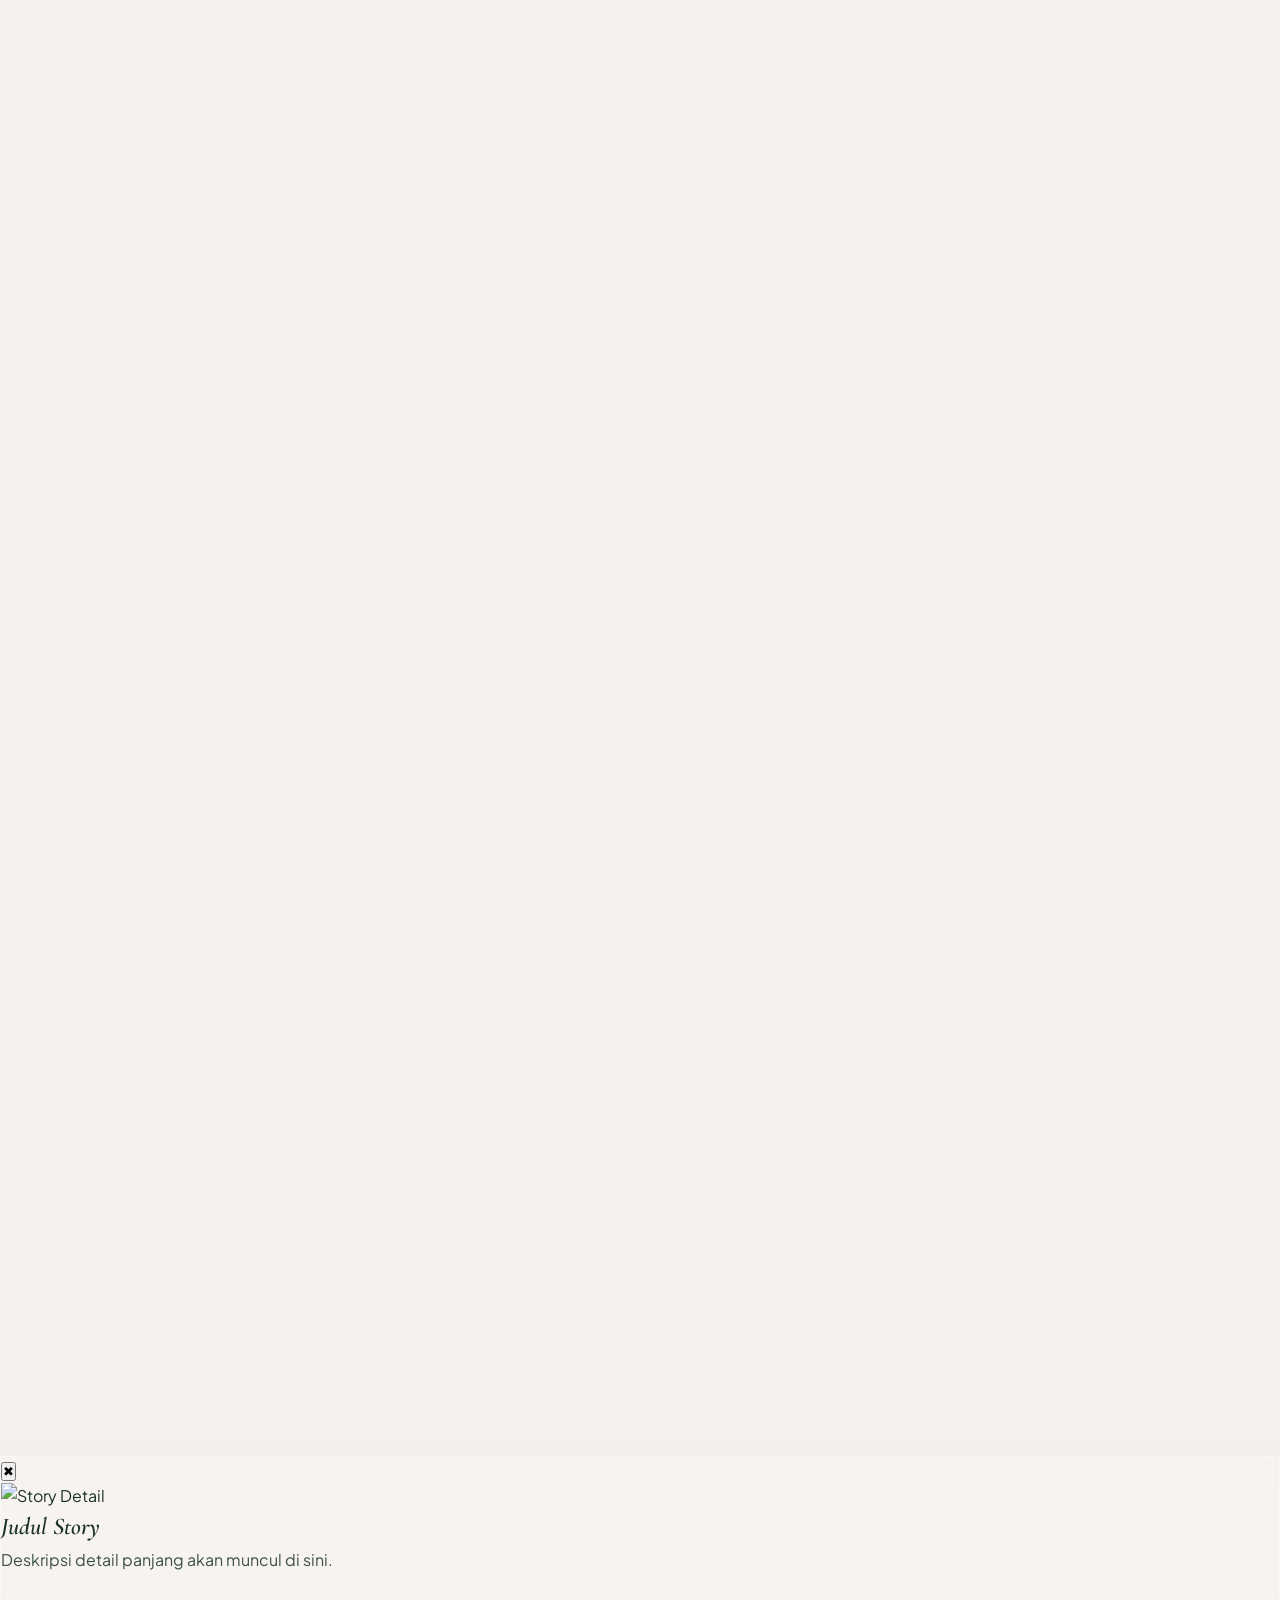
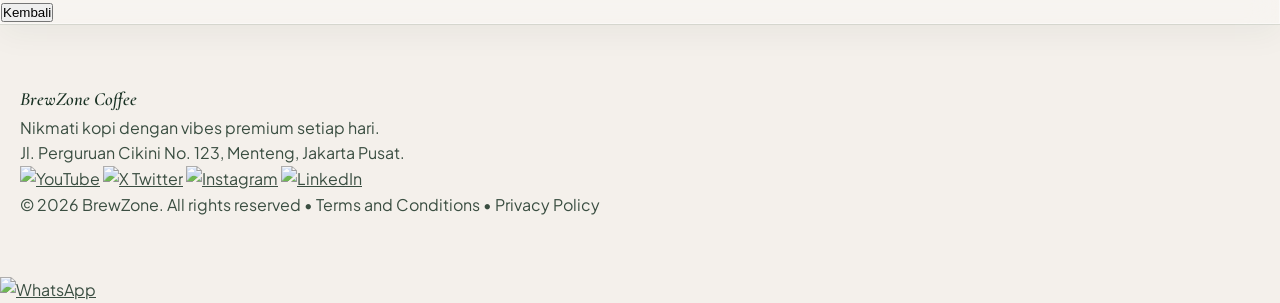
==== commit 8299caec: "css baru" ====
--- a/index.html
+++ b/index.html
@@ -158,7 +158,7 @@
 </div>
 
 <script src="script.js"></script>
-<footer class="glass-footer" data-aos="phamily-reveal" data-aos-duration="1500">
+<footer class="glass-footer">
   <div class="footer-content">
     <div class="footer-text">
       <h3>BrewZone Coffee</h3>
--- a/style.css
+++ b/style.css
@@ -1,489 +1,116 @@
+/* ========================================= */
+/* 🏆 BREWZONE X PHAMILY PHARMA (FINAL VERSION) */
+/* ========================================= */
+
+/* 1. IMPORT FONT PREMIUM */
+@import url('https://fonts.googleapis.com/css2?family=Cormorant+Garamond:ital,wght@0,600;1,600&family=Inter:wght@300;400;600&family=Plus+Jakarta+Sans:wght@400;500;600;700&display=swap');
+
+/* 2. VARIABEL WARNA PHAMILY PHARMA */
+:root {
+  --bg-cream: #F4F0EB;        /* Background utama Cream Ivory */
+  --text-dark: #1A3224;       /* Teks Hijau Sangat Gelap (Starbucks Vibes) */
+  --accent-gold: #D4A373;     /* Warna Aksen Kopi */
+  --glass-white: rgba(255, 255, 255, 0.25); /* Lapisan kaca bening */
+}
+
+/* 3. SETTING DASAR & ANTI-LAG HP */
 * {
-  margin: 0;
-  padding: 0;
-  font-family: 'Plus Jakarta Sans', sans-serif;
-  box-sizing: border-box;
+  margin: 0; padding: 0; box-sizing: border-box;
+  -webkit-font-smoothing: antialiased;
 }
 
 body {
-  color: white;
-  background-color: #1a1a1a;
-  /* --- 3 SERANGKAI BIAR BACKGROUND ANTENG --- */
-  background-size: cover; /* Biar gambar ditarik nutupin full layar */
-  background-position: center; /* Biar fokus gambar selalu di tengah */
-  background-attachment: fixed; /* INI KUNCINYA BIAR GAK GESER PAS DI-SCROLL */
+  background: var(--bg-cream) !important;
+  color: var(--text-dark);
+  font-family: 'Plus Jakarta Sans', sans-serif;
+  line-height: 1.6;
+  overflow-x: hidden;
+  /* Bikin scroll di HP licin */
+  -webkit-overflow-scrolling: touch; 
 }
 
+/* 4. TEMA KACA (GLASSMORPHISM) PREMIUM */
+.glass, .navbar, .section-glass, .premium-card, .popup-detail-glass {
+  background: var(--glass-white) !important;
+  backdrop-filter: blur(15px) !important;
+  -webkit-backdrop-filter: blur(15px) !important;
+  border: 1px solid rgba(255, 255, 255, 0.4) !important;
+  box-shadow: 0 10px 30px rgba(26, 50, 36, 0.05) !important;
+  /* Akselerasi GPU biar HP GAK LAG */
+  will-change: transform, opacity;
+  transform: translateZ(0);
+}
 
+/* 5. TYPOGRAPHY (JUDUL SERIF, ISI SANS) */
+h1, h2, h3, h4, strong, .logo strong {
+  font-family: 'Cormorant Garamond', serif !important;
+  font-style: italic !important;
+  color: var(--text-dark) !important;
+  font-weight: 600 !important;
+  text-transform: none !important;
+}
+
+p, a, span, .team-member p, .footer-text p {
+  font-family: 'Plus Jakarta Sans', sans-serif !important;
+  color: var(--text-dark);
+  opacity: 0.85;
+}
+
+/* 6. NAVBAR PREMIUM */
 .navbar {
   position: fixed; top: 20px; left: 50%; transform: translateX(-50%); width: 85%;
   display: flex; justify-content: space-between; align-items: center; padding: 12px 25px;
-  background: rgba(255,255,255,0.1); backdrop-filter: blur(15px); -webkit-backdrop-filter: blur(15px);
-  border-radius: 40px; border: 1px solid rgba(255,255,255,0.2); z-index: 1000;
-}
-.logo { display: flex; align-items: center; gap: 8px; font-weight: 600; }
-.nav-links { display: flex; gap: 20px; }
-.nav-links a { text-decoration: none; color: white; padding: 8px 15px; border-radius: 20px; transition: 0.3s; }
-.nav-links a:hover, .nav-links a.active { background: rgba(255,255,255,0.3); }
-
-.container { padding-top: 120px; padding-bottom: 50px; display: flex; justify-content: center; }
-.glass {
-  width: 90%; max-width: 1000px; padding: 30px; border-radius: 25px;
-  background: rgba(255,255,255,0.1); backdrop-filter: blur(18px); -webkit-backdrop-filter: blur(18px);
-  border: 1px solid rgba(255,255,255,0.2); transition: 0.3s;
+  border-radius: 40px; z-index: 1000;
 }
 
-/* EFEK TYPOGRAPHY */
-.hero { 
-  text-align: center; margin-bottom: 30px; position: relative; 
-  z-index: 1; overflow: hidden; padding: 10px 0; 
-}
-.hero h1 { 
-  font-size: 2.2rem; font-weight: 800; margin-bottom: 5px; 
-  color: #fff; position: relative; display: inline-block;
-}
-.hero h1::before {
-  content: "MODERN COFFEE"; position: absolute; top: 50%; left: 50%;
-  transform: translate(-50%, -45%); font-size: 3.5rem; white-space: nowrap; 
-  color: transparent; -webkit-text-stroke: 1.5px rgba(255, 255, 255, 0.15); 
-  z-index: -1; pointer-events: none; 
-}
-.hero p { margin-bottom: 20px; color: #ccc; font-size: 1rem; }
-
-@media (max-width: 768px) {
-  .hero h1 { font-size: 1.6rem; }
-  .hero h1::before { font-size: 2.2rem; }
+.nav-links a { 
+  text-decoration: none; color: var(--text-dark); 
+  font-weight: 500; transition: 0.3s; 
 }
 
-/*AUTO SLIDER (HOME) */
-.premium-slider-container {
-  position: relative; width: 100%; max-width: 800px; height: 350px;
-  border-radius: 20px; overflow: hidden; box-shadow: 0 10px 30px rgba(0,0,0,0.5);
-  margin: 30px auto 0 auto; clear: both;
-}
-.premium-slider { display: flex; width: 100%; height: 100%; transition: transform 0.5s ease-in-out; }
-.slide { min-width: 100%; height: 100%; position: relative; flex-shrink: 0; }
-.slide img { width: 100%; height: 100%; object-fit: cover; display: block; }
-.slide::after {
-  content: ""; position: absolute; top: 0; right: 0; width: 40%; height: 100%;
-  background: linear-gradient(to right, transparent, rgba(255, 255, 255, 0.4) 30%, white);
-  pointer-events: none; 
+.nav-links a:hover, .nav-links a.active { 
+  background: rgba(26, 50, 36, 0.1); 
 }
 
-.slider-btn {
-  position: absolute; top: 50%; transform: translateY(-50%);
-  background: rgba(0, 0, 0, 0.3); border: 2px solid rgba(255, 255, 255, 0.5);
-  color: white; width: 45px; height: 45px; border-radius: 50%;
-  font-size: 1.2rem; font-weight: bold; cursor: pointer;
-  display: flex; justify-content: center; align-items: center;
-  transition: 0.3s; z-index: 50; 
-}
-.slider-btn:hover { background: #d4a373; border-color: #fff; transform: translateY(-50%) scale(1.1); }
-.prev-btn { left: 15px; }
-.next-btn { right: 15px; }
-
-/* STORY SLIDER & TEAM (HOME)*/
-.home-container { display: flex; flex-direction: column; gap: 30px; align-items: center; }
-.section-glass { width: 90%; max-width: 1000px; padding: 30px; border-radius: 25px; background: rgba(255,255,255,0.1); backdrop-filter: blur(18px); border: 1px solid rgba(255,255,255,0.2); }
-.section-header { margin-bottom: 20px; display: flex; justify-content: space-between; align-items: flex-end; }
-.section-header h2 { font-size: 1.8rem; font-weight: 600; border-bottom: 2px solid #d4a373; padding-bottom: 5px; display: inline-block; }
-.text-center { text-align: center; justify-content: center; flex-direction: column; align-items: center; }
-.swipe-hint { font-size: 0.85rem; color: #b0b3b8; animation: pulse 2s infinite; }
-@keyframes pulse { 0% { opacity: 0.5; } 50% { opacity: 1; transform: translateX(5px); } 100% { opacity: 0.5; } }
-.story-slider { display: flex; gap: 20px; overflow-x: auto; padding-bottom: 15px; scroll-snap-type: x mandatory; }
-.story-slider::-webkit-scrollbar { height: 8px; }
-.story-slider::-webkit-scrollbar-thumb { background: rgba(255,255,255,0.3); border-radius: 10px; }
-.story-card { min-width: 320px; display: flex; flex-direction: column; align-items: flex-start; scroll-snap-align: start; cursor: default; }
-.story-card img { width: 100%; height: 180px; object-fit: cover; border-radius: 15px; margin-bottom: 15px; }
-.story-card h3 { font-size: 1.3rem; margin-bottom: 10px; }
-.story-card p { font-size: 0.9rem; color: #ccc; margin-bottom: 15px; line-height: 1.5; flex-grow: 1; }
-.see-more { color: #d4a373; text-decoration: none; font-weight: 500; font-size: 0.95rem; transition: 0.3s; }
-.see-more:hover { margin-left: 5px; color: #fff; }
-
-.team-grid { display: flex; justify-content: center; gap: 25px; flex-wrap: wrap; margin-top: 30px; }
-.team-member { text-align: center; width: 150px; transition: 0.3s; }
-.team-member:hover { transform: translateY(-10px); }
-.team-img { width: 120px; height: 120px; border-radius: 50%; object-fit: cover; border: 3px solid rgba(255,255,255,0.3); margin-bottom: 15px; box-shadow: 0 10px 20px rgba(0,0,0,0.3); transition: 0.3s; }
-.team-member:hover .team-img { border-color: #d4a373; box-shadow: 0 10px 25px rgba(212,163,115,0.5); }
-.team-member h4 { font-size: 1.05rem; font-weight: 600; margin-bottom: 5px; }
-.team-member p { font-size: 0.85rem; color: #b0b3b8; }
-
-/* MENU HEADER & DROPDOWN */
-.menu-container-glass { padding: 20px 30px; }
-.menu-header-premium {
-  display: flex; justify-content: space-between; align-items: center; margin-bottom: 30px; gap: 15px;
-  flex-wrap: wrap; position: sticky; top: 90px; z-index: 10; background: rgba(0, 0, 0, 0.2);
-  padding: 10px 15px; border-radius: 20px; backdrop-filter: blur(25px); border: 1px solid rgba(255,255,255,0.15);
-}
-.dropdown-container { position: relative; }
-.dropdown-btn {
-  background: rgba(255,255,255,0.1); border: 1px solid rgba(255,255,255,0.3); color: white;
-  padding: 10px 20px; border-radius: 20px; cursor: pointer; font-size: 1rem; font-weight: 500;
-  display: flex; gap: 10px; align-items: center;
-}
-.dropdown-list {
-  display: none; position: absolute; top: 110%; left: 0; width: 200px;
-  background: rgba(20, 25, 30, 0.8); backdrop-filter: blur(20px);
-  border: 1px solid rgba(255,255,255,0.2); border-radius: 15px; padding: 10px 0;
-  box-shadow: 0 10px 30px rgba(0,0,0,0.5); flex-direction: column; z-index: 100;
-}
-.cat-item { padding: 10px 20px; color: #ccc; cursor: pointer; transition: 0.3s; }
-.cat-item:hover, .cat-item.active { background: rgba(255,255,255,0.1); color: white; padding-left: 25px; }
-.search-premium input {
-  background: rgba(0,0,0,0.3); border: 1px solid rgba(255,255,255,0.2); color: white;
-  padding: 10px 15px; border-radius: 20px; outline: none; width: 220px; transition: 0.3s;
-}
-.search-premium input:focus { border-color: #fff; background: rgba(0,0,0,0.5); }
-
-/* GRID MENU & CARD*/
-.menu-grid { display: grid; grid-template-columns: repeat(auto-fit, minmax(320px, 1fr)); gap: 20px; }
-.premium-card {
-  display: flex; align-items: center; padding: 15px; border-radius: 20px;
-  background: rgba(255, 255, 255, 0.1); backdrop-filter: blur(10px);
-  border: 1px solid rgba(255, 255, 255, 0.15); text-align: left;
-  transition: all 0.4s cubic-bezier(0.25, 1, 0.5, 1); cursor: pointer; gap: 15px; position: relative; overflow: hidden;
-}
-.premium-card::before {
-  content: ""; position: absolute; top: 0; left: -100%; width: 50%; height: 100%;
-  background: linear-gradient(to right, transparent, rgba(255,255,255,0.15), transparent);
-  transform: skewX(-20deg); transition: 0.6s ease;
-}
-.premium-card:hover::before { left: 150%; }
-.premium-card:hover { transform: translateY(-5px); background: rgba(255, 255, 255, 0.2); border-color: rgba(255,255,255,0.3); }
-.premium-card:active { transform: scale(0.96); background: rgba(0, 0, 0, 0.2); transition: 0.1s; }
-
-.card-img { width: 90px; height: 90px; border-radius: 15px; overflow: hidden; flex-shrink: 0; }
-.card-img img { width: 100%; height: 100%; object-fit: cover; transition: transform 0.5s; }
-.premium-card:hover .card-img img { transform: scale(1.1); }
-.card-info { flex-grow: 1; }
-.card-info h3 { font-size: 1.15rem; margin-bottom: 5px; font-weight: 500; }
-.card-info .price { font-size: 1rem; color: #d4a373; font-weight: 600; }
-
-/* POPUP DETAIL (MENU & STORY) */
-.popup {
-  position: fixed; top: 0; left: 0; width: 100%; height: 100%; display: none;
-  justify-content: center; align-items: center; background: rgba(0,0,0,0.6);
-  backdrop-filter: blur(15px); z-index: 2000;
-}
-.popup-detail-glass {
-  background: rgba(30, 35, 40, 0.85); backdrop-filter: blur(20px);
-  border: 1px solid rgba(255,255,255,0.2); border-radius: 20px; padding: 30px;
-  width: 90%; max-width: 700px; position: relative; box-shadow: 0 15px 50px rgba(0,0,0,0.5);
-  animation: zoomIn 0.3s cubic-bezier(0.25, 1, 0.5, 1);
-}
-@keyframes zoomIn { from { opacity: 0; transform: scale(0.9); } to { opacity: 1; transform: scale(1); } }
-.close-btn {
-  position: absolute; top: 15px; right: 20px; background: transparent; border: none;
-  color: #ccc; font-size: 1.5rem; cursor: pointer; transition: 0.3s;
-}
-.close-btn:hover { color: white; transform: rotate(90deg); }
-.popup-content-split { display: flex; gap: 30px; align-items: center; }
-.popup-left { width: 45%; border-radius: 15px; overflow: hidden; }
-.popup-left img { width: 100%; height: auto; object-fit: cover; border-radius: 15px; }
-.popup-right { width: 55%; text-align: left; }
-.popup-right h2 { font-size: 1.8rem; margin-bottom: 5px; font-weight: 600; color: white;}
-.popup-right .price-highlight { color:#fff; font-size: 1.2rem; margin-bottom: 15px; font-weight: 500; }
-.popup-right p { color: #b0b3b8; font-size: 0.95rem; line-height: 1.6; margin-bottom: 25px; }
-.btn-order-app {
-  background: #004d40; color: white; border: none; padding: 12px 25px; border-radius: 30px;
-  font-size: 1rem; font-weight: 500; cursor: pointer; transition: 0.3s;
-}
-.btn-order-app:hover { background: #00695c; transform: scale(1.05); }
-
-/* ABOUT PAGE (CONTACT INFO & FORM)*/
-.about-glass { max-width: 1100px; padding: 40px; }
-.contact-wrapper { display: grid; grid-template-columns: 1fr 1fr; gap: 40px; align-items: stretch; }
-.contact-info {
-  background: rgba(10, 15, 20, 0.7); padding: 40px; border-radius: 20px;
-  border: 1px solid rgba(255, 255, 255, 0.1); backdrop-filter: blur(10px);
-  box-shadow: 0 10px 30px rgba(0,0,0,0.4); display: flex; flex-direction: column;
-  align-items: flex-start; justify-content: flex-start; width: 100%;
-}
-.contact-info h2 { font-size: 1.8rem; margin-bottom: 10px; font-weight: 600; text-align: left; color: white; }
-.contact-info > p { line-height: 1.6; color: #b0b3b8; font-size: 0.95rem; margin-bottom: 35px; text-align: left; }
-.info-item { display: flex; flex-direction: row; align-items: center; gap: 20px; margin-bottom: 25px; width: 100%; text-align: left; }
-.info-item .icon {
-  width: 50px; height: 50px; background: rgba(255, 255, 255, 0.08); border-radius: 50%;
-  border: 1px solid rgba(255, 255, 255, 0.15); display: flex; justify-content: center;
-  align-items: center; font-size: 1.3rem; flex-shrink: 0;
-}
-.info-item p { margin: 0; color: #f8f9fa; line-height: 1.5; font-size: 1rem; }
-
-.contact-form { padding: 10px; display: flex; flex-direction: column; justify-content: center; }
-.contact-form label { font-size: 0.9rem; color: #ccc; margin-bottom: 5px; display: block; font-weight: 500; }
-.glass-input {
-  background: rgba(0,0,0,0.3); border: 1px solid rgba(255,255,255,0.2); color: white;
-  padding: 12px 15px; border-radius: 12px; width: 100%; margin-bottom: 20px; outline: none; font-size: 1rem; transition: 0.3s;
-}
-.glass-input:focus { border-color: #d4a373; background: rgba(0,0,0,0.5); box-shadow: 0 0 10px rgba(212,163,115,0.2); }
-.btn-submit {
-  background: #d4a373; color: #111; border: none; padding: 12px; border-radius: 12px;
-  font-size: 1rem; font-weight: 600; cursor: pointer; transition: 0.3s; width: 100%;
-}
-.btn-submit:hover { background: #b0895b; transform: scale(1.02); }
-
-/* LOADING */
-#loader { position: fixed; width: 100%; height: 100%; background: rgba(0,0,0,0.3); backdrop-filter: blur(10px); display: flex; justify-content: center; align-items: center; z-index: 9999; }
-.loader-box { padding: 20px 40px; border-radius: 20px; background: rgba(255,255,255,0.1); animation: fade 1s infinite alternate; }
-@keyframes fade { from { opacity: 0.5; } to { opacity: 1; } }
-
-/*TAMPILAN HP & WHATSAPP FLOATING*/
-@media (max-width: 768px) {
-  body, html { overflow-x: hidden; }
-  .navbar { width: 90% !important; padding: 10px 15px !important; }
-  .glass, .about-glass, .section-glass { width: 90% !important; padding: 20px !important; margin: 0 auto !important; box-sizing: border-box !important; }
-  .contact-wrapper { display: flex !important; flex-direction: column !important; gap: 20px !important; width: 100% !important; }
-  .contact-info { padding: 25px 20px !important; width: 100% !important; box-sizing: border-box !important; }
-  .contact-info h2 { font-size: 1.5rem !important; }
-  .contact-info > p { font-size: 0.9rem !important; }
-  .info-item { gap: 15px !important; }
-  .info-item .icon { width: 40px !important; height: 40px !important; font-size: 1rem !important; }
-  .info-item p { font-size: 0.9rem !important; }
-  .popup-content-split { flex-direction: column; }
-  .popup-left, .popup-right { width: 100%; text-align: center; }
-  .team-member { width: 120px; }
-  .team-img { width: 100px; height: 100px; }
-
-  /*WHATSAPP BUTTON DI HP */
-  .floating-wa { bottom: 20px; right: 20px; width: 50px; height: 50px; }
-  .floating-wa img { width: 28px; height: 28px; }
+/* 7. HERO SECTION CUSTOM */
+.hero h1 { font-size: 3rem; margin-bottom: 10px; }
+.hero h1::before {
+  color: transparent !important;
+  -webkit-text-stroke: 1px rgba(26, 50, 36, 0.1) !important;
 }
 
-/* FOOTER */
-.glass-footer {
-  width: 100%; background: rgba(10, 15, 20, 0.85); backdrop-filter: blur(15px); -webkit-backdrop-filter: blur(15px);
-  border-top: 1px solid rgba(255,255,255,0.1); padding: 40px 20px 20px; margin-top: 80px; color: white;
-  text-align: center; position: relative; z-index: 10;
-}
-.footer-content { display: flex; flex-direction: column; align-items: center; gap: 20px; margin-bottom: 30px; }
-.footer-text h3 { color: #d4a373; font-size: 1.5rem; margin-bottom: 10px; }
-.footer-text p { color: #b0b3b8; font-size: 0.9rem; line-height: 1.6; }
-.footer-social { display: flex; gap: 15px; }
-.social-icon {
-  width: 45px; height: 45px; background: rgba(255, 255, 255, 0.1); border-radius: 50%;
-  display: flex; justify-content: center; align-items: center; transition: 0.3s; border: 1px solid rgba(255, 255, 255, 0.2);
-}
-.social-icon img { width: 20px; height: 20px; filter: brightness(0) invert(1); transition: 0.3s; }
-.social-icon:hover { background: #d4a373; transform: translateY(-5px); border-color: #fff; box-shadow: 0 5px 15px rgba(212, 163, 115, 0.4); }
-.footer-bottom { border-top: 1px solid rgba(255, 255, 255, 0.1); padding-top: 20px; font-size: 0.85rem; color: #888; }
+/* 8. TEAM GRID & CARDS */
+.team-member h4 { font-size: 1.3rem; margin-top: 10px; }
+.team-img { border: 3px solid var(--glass-white); }
 
-/* FLOATING WHATSAPP */
-.floating-wa {
-  position: fixed; bottom: 30px; right: 30px; width: 60px; height: 60px;
-  background: #25D366; border-radius: 50%; display: flex; justify-content: center; align-items: center;
-  box-shadow: 0 5px 15px rgba(0,0,0,0.3); z-index: 1000; transition: 0.3s;
-}
-.floating-wa img { width: 35px; height: 35px; }
-.floating-wa:hover { transform: scale(1.1); box-shadow: 0 8px 25px rgba(37, 211, 102, 0.5); }
-
-/* CSS NOTIFIKASI HP (TOAST)*/
-.toast-notification {
-    position: fixed; 
-    top: 20px; 
-    left: 50%; 
-    
-    background: rgba(10, 15, 20, 0.9); 
-    backdrop-filter: blur(15px); 
-    -webkit-backdrop-filter: blur(15px);
-    border: 1px solid rgba(212, 163, 115, 0.4); 
-    border-radius: 15px; 
-    padding: 15px 25px; 
-    color: white;
-    z-index: 10000; 
-    
-    /* EFEK ANIMASI MASUK DARI ATAS KE TENGAH */
-    transform: translate(-50%, -150%);
-    opacity: 0; 
-    transition: all 0.6s cubic-bezier(0.68, -0.55, 0.27, 1.55); 
-    
-    box-shadow: 0 10px 30px rgba(0,0,0,0.6); 
-    pointer-events: none; 
-}
-
-/*memunculkan notifikasi */
-.toast-notification.show { 
-    transform: translate(-50%, 0);
-    opacity: 1; 
-    pointer-events: auto; 
-}
-
-/* Jarak dari atas biar gak ketutup navbar */
-@media (max-width: 768px) {
-    .toast-notification { 
-        top: 80px; 
-        padding: 10px 20px; 
-    }
-}
-
-.toast-content { display: flex; align-items: center; gap: 15px; }
-.toast-icon { color: #d4a373; font-size: 2rem; font-weight: bold; }
-.toast-text h4 { margin: 0; font-size: 1.1rem; font-weight: 600; color: #fff; }
-.toast-text p { margin: 3px 0 0; font-size: 0.9rem; color: #b0b3b8; }
-
-/* ========================================= */
-/* NAVBAR HAMBURGER (RESPONSIVE)             */
-/* ========================================= */
-
-/* Sembunyikan tombol garis 3 kalau dibuka di Laptop */
-.hamburger {
-  display: none; 
-  background: rgba(255, 255, 255, 0.1);
-  border: 1px solid rgba(255, 255, 255, 0.3);
-  color: white;
-  font-size: 1.5rem;
-  padding: 5px 12px;
-  border-radius: 12px;
-  cursor: pointer;
-  backdrop-filter: blur(10px);
-  transition: 0.3s;
-}
-
-.hamburger:hover {
-  background: rgba(255, 255, 255, 0.3);
-}
-
-/* Aturan Khusus Layar HP (Maksimal Lebar 768px) */
-@media (max-width: 768px) {
-  /* Munculkan tombol garis 3 */
-  .hamburger {
-    display: block; 
-  }
-
-  /* KOTAK MENU DROPDOWN (DIUBAH JADI TERANG & BENING) */
-  .navbar .nav-links {
-    display: none; 
-    position: absolute;
-    top: 115%; 
-    right: 15px; 
-    width: 200px;
-    flex-direction: column;
-    
-    /* Tema Kaca Lebih Terang (Light Glassmorphism) */
-    background: rgba(255, 255, 255, 0.15); 
-    backdrop-filter: blur(25px);
-    -webkit-backdrop-filter: blur(25px);
-    border: 1px solid rgba(255, 255, 255, 0.4); 
-    border-radius: 20px;
-    padding: 15px;
-    box-shadow: 0 10px 30px rgba(0,0,0,0.2);
-  }
-
-  /* Animasi turun saat ditekan */
-  .navbar .nav-links.active {
-    display: flex;
-    animation: fadeInDown 0.3s ease forwards;
-  }
-
-  /* Rapikan jarak tiap tombol menu */
-  .navbar .nav-links a {
-    text-align: center;
-    padding: 12px;
-    width: 100%;
-    margin-bottom: 5px;
-    border-radius: 12px; 
-  }
-
-  /* Class saat menu aktif (diklik) */
-  .navbar .nav-links.active {
-    display: flex;
-    /* Panggil animasi baru dengan efek pantulan yang smooth */
-    animation: fadeInUpGlass 0.4s cubic-bezier(0.175, 0.885, 0.32, 1.1) forwards;
-  }
-
-  /* Animasi melayang dari bawah ke atas + zoom dikit */
-  @keyframes fadeInUpGlass {
-    0% { 
-      opacity: 0; 
-      transform: translateY(25px) scale(0.95); /* Mulai dari bawah dan agak kecil */
-    }
-    100% { 
-      opacity: 1; 
-      transform: translateY(0) scale(1); /* Berhenti di posisi normal */
-    }
-  }
-
-/* EFEK TEKS MUNCUL MELAYANG (PAGE LOAD)     */
-@keyframes textFadeUpGlass {
-  0% {
-    opacity: 0;
-    transform: translateY(35px) scale(0.95);
-  }
-  100% {
-    opacity: 1;
-    transform: translateY(0) scale(1);
-  }
-}
-
-h1, h2, h3, p {
-  /* Durasi 0.7 detik, pakai cubic-bezier biar ada efek membal (bouncy) yang elegan */
-  animation: textFadeUpGlass 0.7s cubic-bezier(0.175, 0.885, 0.32, 1.1) forwards;
-}
-
-/* (Staggered Effect) */
-p {
-  opacity: 0; /* Sembunyikan dulu */
-  animation-delay: 0.15s; /* Telat 0.15 detik dari judul biar makin estetik */
-}
-
-/* ========================================= */
-/* 🏆 TOTAL CONSISTENCY: WORLD CLASS VIBES */
-/* ========================================= */
-
-/* 1. Import Font High-End (Cormorant Garamond & Inter) */
-@import url('https://fonts.googleapis.com/css2?family=Cormorant+Garamond:ital,wght@0,600;1,600&family=Inter:wght@300;400;600&display=swap');
-
-/* 2. BACKGROUND BARU: PHAMILY CREAM + HINT STARBUCKS GREEN */
-/* Kita hapus gambar aslinya, ganti pakai gradien warna smooth */
-body, body.bg-home {
-  margin: 0;
-  padding: 0;
-  box-sizing: border-box;
-  background-attachment: fixed !important;
-  /* Racikan gradien cream & subtle green agar efek glasses tetep kelihatan modern */
-  background: linear-gradient(135deg, #FBF8F3 0%, #CCD6CC 100%) !important;
-}
-
-/* 3. PERBAIKAN FONT GLOBAL (LAPTOP & HP SAMA-SAMA PREMIUM) */
-h1, h2, h3, h4, strong, .logo strong, .section-header h2, .section-header strong {
-  font-family: 'Cormorant Garamond', serif !important;
-  font-style: italic !important;
-  font-weight: 600 !important;
-  text-transform: none !important;
-  letter-spacing: -0.5px;
-  line-height: 1.2;
-}
-
-body, p, a, span, .footer-text p, .desc-hidden, button, .slider-btn, footer p {
-  font-family: 'Inter', sans-serif !important;
-  font-weight: 300;
-  letter-spacing: 0.2px;
-  line-height: 1.6;
-}
-
-/* 4. PERBAIKAN KHUSUS TEAM GRID */
-.team-member h4 {
-  font-size: 1.4rem;
-  margin-top: 15px;
-  margin-bottom: 5px;
-}
-
-.team-member p {
-  font-size: 0.9rem !important;
-  opacity: 0.8;
-}
-
-/* 5. CUSTOM REVEAL ANIMATION (EFEK KELUAR DARI MASKING) */
+/* 9. ANIMASI REVEAL (BOLAK-BALIK SMOOTH) */
 [data-aos="phamily-reveal"] {
   opacity: 0;
-  transform: translateY(100%); /* Mulai dari bawah banget */
-  clip-path: inset(0 0 100% 0); /* Masking teks dari bawah */
-  transition-property: transform, opacity, clip-path;
+  transform: translateY(50px);
+  clip-path: inset(0 0 100% 0);
+  transition: all 1.2s cubic-bezier(0.19, 1, 0.22, 1);
 }
 
 [data-aos="phamily-reveal"].aos-animate {
   opacity: 1;
   transform: translateY(0);
-  clip-path: inset(0 0 0 0); /* Masking terbuka sempurna */
-  /* Kurva "Expo" yang dipake website kelas atas */
-  transition-timing-function: cubic-bezier(0.19, 1, 0.22, 1) !important; 
+  clip-path: inset(0 0 0 0);
+}
+
+/* 10. RESPONSIVE HP (HAMBURGER & ALIGNMENT) */
+@media (max-width: 768px) {
+  .navbar { width: 92%; }
+  .nav-links {
+    background: var(--bg-cream) !important; /* Biar kebaca di HP */
+    border: 1px solid var(--glass-white);
+  }
+  .hamburger { display: block; color: var(--text-dark); border: none; background: none; font-size: 1.8rem; }
+  .hero h1 { font-size: 2.2rem; }
+}
+
+/* 11. FOOTER PHAMILY STYLE */
+.glass-footer {
+  background: var(--bg-cream);
+  border-top: 1px solid rgba(26, 50, 36, 0.1);
+  padding: 60px 20px;
 }
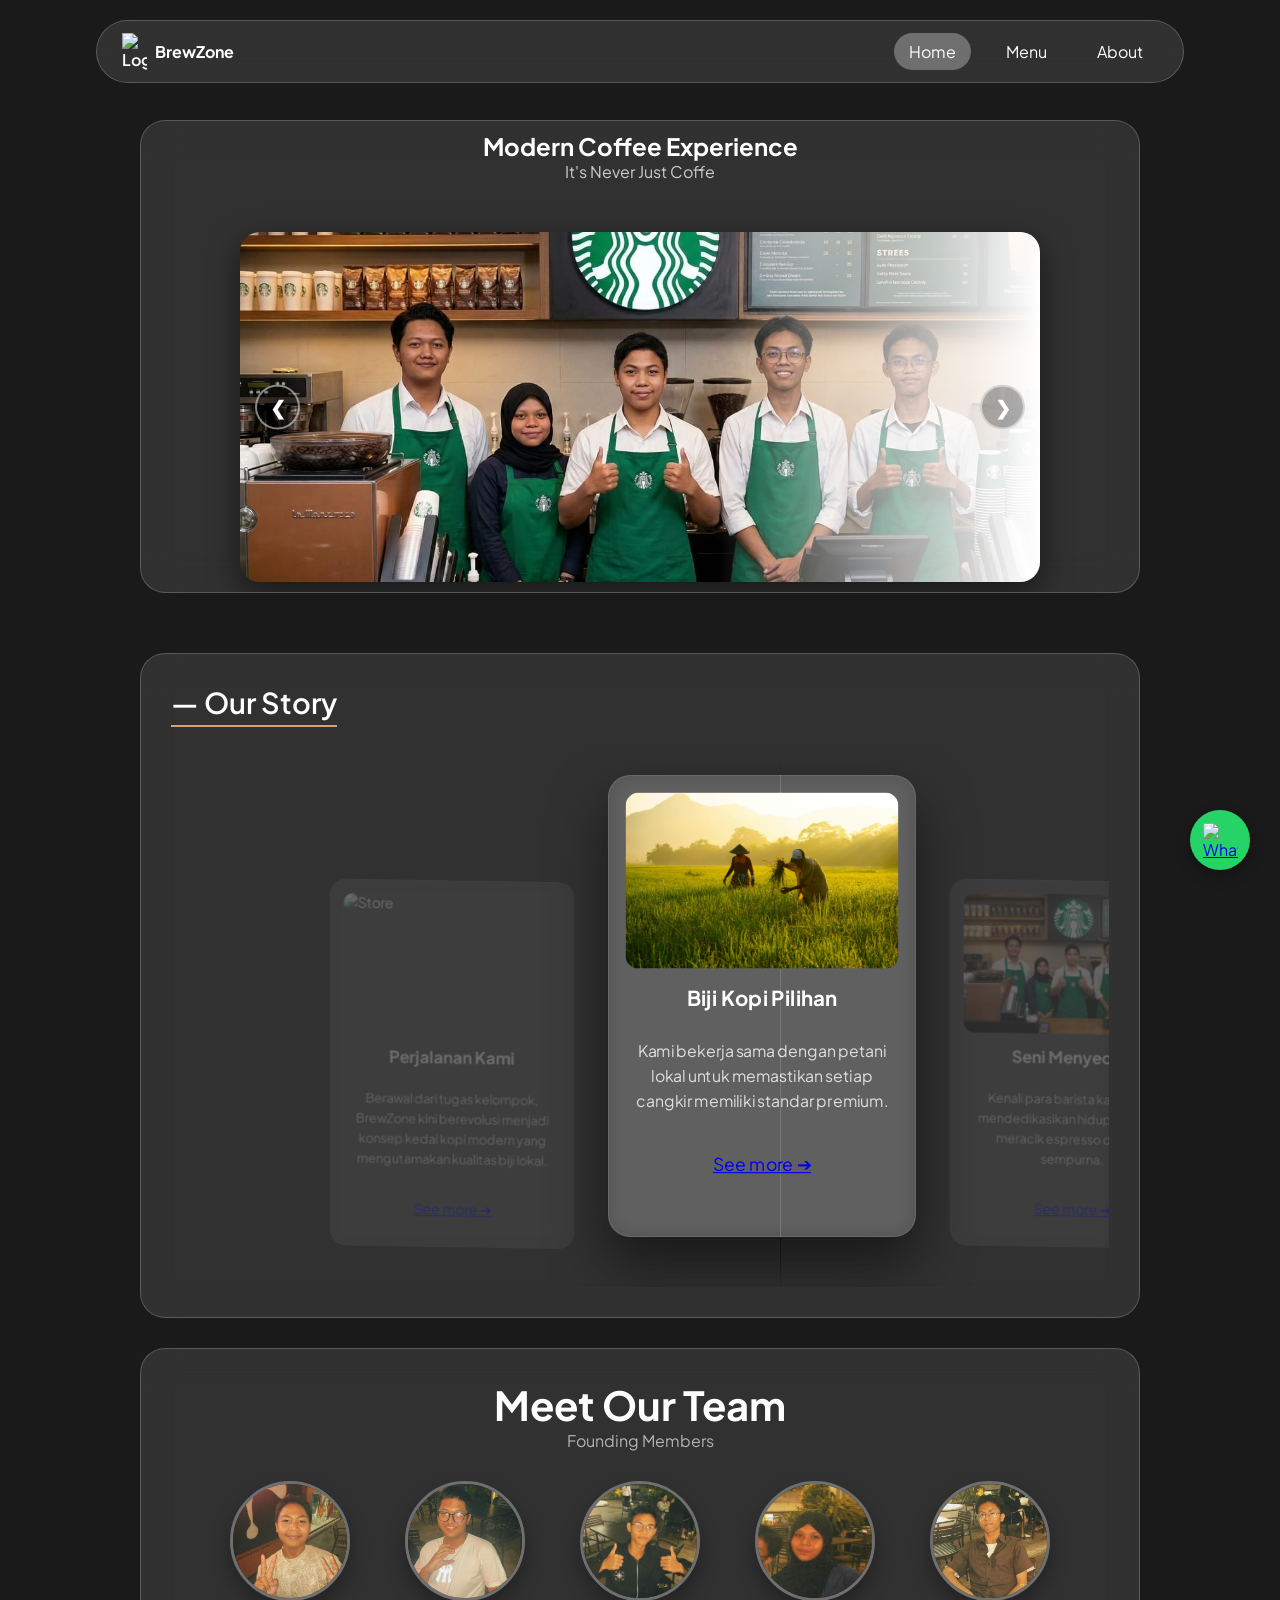
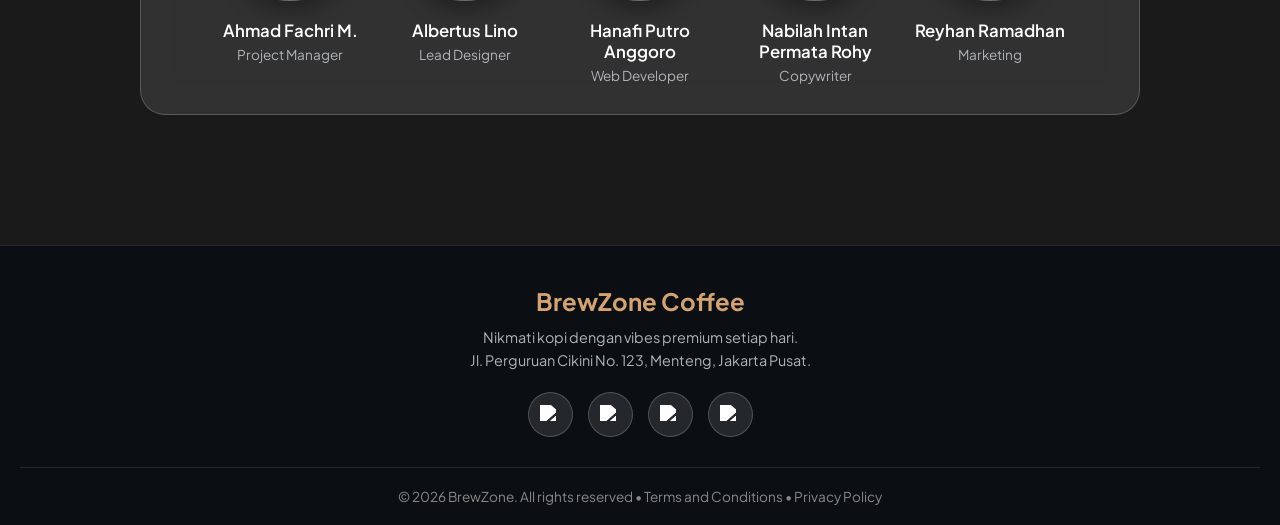
==== commit d3aebbc9: "new" ====
--- a/index.html
+++ b/index.html
@@ -30,11 +30,11 @@
 
 <div class="container home-container">
   
-  <div class="glass hero" data-aos="phamily-reveal" data-aos-duration="1500">
-    <div style="overflow: hidden;"> <h2 data-aos="phamily-reveal" data-aos-delay="200" data-aos-duration="1500">Modern Coffee Experience</h2>
+  <div class="glass hero" data-aos="osmo-slide" data-aos-duration="1500">
+    <div style="overflow: hidden;"> <h2 data-aos="osmo-slide" data-aos-delay="200" data-aos-duration="1500">Modern Coffee Experience</h2>
     </div>
     <div style="overflow: hidden;">
-      <p data-aos="phamily-reveal" data-aos-delay="400" data-aos-duration="1500">It's Never Just Coffe</p>
+      <p data-aos="osmo-slide" data-aos-delay="400" data-aos-duration="1500">It's Never Just Coffe</p>
     </div>
     
     <div class="premium-slider-container" data-aos="fade-up" data-aos-delay="600" data-aos-duration="1500">
@@ -60,18 +60,16 @@
     </div>
   </div>
 
-  <div class="glass section-glass" data-aos="phamily-reveal" data-aos-duration="1500">
+  <div class="glass section-glass" data-aos="osmo-slide" data-aos-duration="1500">
   <div class="section-header">
       <div style="overflow: hidden;">
-        <h2 data-aos="phamily-reveal" data-aos-delay="200" data-aos-duration="1500">— Our Story</h2>
+        <h2 data-aos="osmo-slide" data-aos-delay="200" data-aos-duration="1500">— Our Story</h2>
       </div>
-      <div class="story-nav-buttons">
-        <button class="slider-btn next-btn" onclick="moveStorySlide(1)">❯</button>
-      </div>
+
     </div>
     
     <div class="story-slider">
-      <div class="story-card premium-card" data-aos="phamily-reveal" data-aos-delay="100" data-aos-duration="1500">
+      <div class="story-card premium-card" data-aos="osmo-slide" data-aos-delay="100" data-aos-duration="1500">
         <img src="https://images.unsplash.com/photo-1554118811-1e0d58224f24" alt="Store">
         <h3>Perjalanan Kami</h3>
         <p>Berawal dari tugas kelompok, BrewZone kini berevolusi menjadi konsep kedai kopi modern yang mengutamakan kualitas biji lokal.</p>
@@ -81,7 +79,7 @@
         <a href="javascript:void(0)" class="see-more" onclick="openStoryDetail(this.parentElement)">See more ➔</a>
       </div>
 
-      <div class="story-card premium-card" data-aos="phamily-reveal" data-aos-delay="300" data-aos-duration="1500">
+      <div class="story-card premium-card" data-aos="osmo-slide" data-aos-delay="300" data-aos-duration="1500">
         <img src="images/ourstory-2.jpg.jpeg" alt="Beans">
         <h3>Biji Kopi Pilihan</h3>
         <p>Kami bekerja sama dengan petani lokal untuk memastikan setiap cangkir memiliki standar premium.</p>
@@ -91,46 +89,46 @@
         <a href="javascript:void(0)" class="see-more" onclick="openStoryDetail(this.parentElement)">See more ➔</a>
       </div>
 
-      <div class="story-card premium-card" data-aos="phamily-reveal" data-aos-delay="500" data-aos-duration="1500">
+      <div class="story-card premium-card" data-aos="osmo-slide" data-aos-delay="500" data-aos-duration="1500">
         <img src="images/home-6.jpg.jpeg" alt="Barista">
         <h3>Seni Menyeduh</h3>
         <p>Kenali para barista kami yang mendedikasikan hidupnya untuk meracik espresso dengan sempurna.</p>
         <div class="desc-hidden" style="display: none;">
-          Menyeduh kopi adalah seni visual dan teknik yang membutuhkan presisi, gairah, serta ketelitian tingkat tinggi. Para barista kami dilatih untuk mengekstraksi espresso secara sempurna agar konsisten setiap harinya.
+          Menyeduh kopi adalah seni visual dan teknik yang membutuhkan presisi, gairah, serta ketelitian tingkat tinggi. para barista kami dilatih untuk mengekstraksi espresso secara sempurna agar konsisten setiap harinya.
         </div>
         <a href="javascript:void(0)" class="see-more" onclick="openStoryDetail(this.parentElement)">See more ➔</a>
       </div>
     </div>
   </div>
 
-  <div class="glass section-glass" data-aos="phamily-reveal" data-aos-duration="1500">
+  <div class="glass section-glass" data-aos="osmo-slide" data-aos-duration="1500">
     <div class="section-header text-center" style="overflow: hidden;">
-      <strong data-aos="phamily-reveal" data-aos-delay="200" data-aos-duration="1500" style="font-size: 2.5rem; display: block;">Meet Our Team</strong>
+      <strong data-aos="osmo-slide" data-aos-delay="200" data-aos-duration="1500" style="font-size: 2.5rem; display: block;">Meet Our Team</strong>
       <p style="color: #b0b3b8;">Founding Members</p>
     </div>
 
     <div class="team-grid">
-      <div class="team-member" data-aos="phamily-reveal" data-aos-delay="100" data-aos-duration="1200">
+      <div class="team-member" data-aos="osmo-slide" data-aos-delay="100" data-aos-duration="1200">
         <img src="images/meatteam-6.jpg.jpeg" alt="Foto Ahmad Fachri M." class="team-img">
         <h4>Ahmad Fachri M.</h4>
         <p>Project Manager</p>
       </div>
-      <div class="team-member" data-aos="phamily-reveal" data-aos-delay="200" data-aos-duration="1200">
+      <div class="team-member" data-aos="osmo-slide" data-aos-delay="200" data-aos-duration="1200">
         <img src="images/meatteam-7.jpg.jpeg" alt="Foto Albertus Lino" class="team-img">
         <h4>Albertus Lino</h4>
         <p>Lead Designer</p>
       </div>
-      <div class="team-member" data-aos="phamily-reveal" data-aos-delay="300" data-aos-duration="1200">
+      <div class="team-member" data-aos="osmo-slide" data-aos-delay="300" data-aos-duration="1200">
         <img src="images/meettam-3.jpg.jpeg" alt="Foto Hanafi Putro Anggoro" class="team-img">
         <h4>Hanafi Putro Anggoro</h4>
         <p>Web Developer</p>
       </div>
-      <div class="team-member" data-aos="phamily-reveal" data-aos-delay="400" data-aos-duration="1200">
+      <div class="team-member" data-aos="osmo-slide" data-aos-delay="400" data-aos-duration="1200">
         <img src="images/meatteam-4.jpg.jpeg" alt="Foto Nabilah Intan Permata Rohy" class="team-img">
         <h4>Nabilah Intan Permata Rohy</h4>
         <p>Copywriter</p>
       </div>
-      <div class="team-member" data-aos="phamily-reveal" data-aos-delay="500" data-aos-duration="1200">
+      <div class="team-member" data-aos="osmo-slide" data-aos-delay="500" data-aos-duration="1200">
         <img src="images/meatteam-5.jpg.jpeg" alt="Foto Reyhan Ramadhan" class="team-img">
         <h4>Reyhan Ramadhan</h4>
         <p>Marketing</p>
@@ -182,9 +180,11 @@
 <script src="https://unpkg.com/aos@2.3.1/dist/aos.js"></script>
 <script>
   AOS.init({
+    duration: 1400,
     once: false, /* Biar bolak balik tetep asik */
     mirror: true, /* Wajib bolak balik biar berkelas */
-    offset: 50, /* Biar trigger lebih awal */
+    offset: 120, /* Biar trigger lebih awal */
+    easing:"ease-out back"
   });
 </script>
 </body>
--- a/style.css
+++ b/style.css
@@ -1,116 +1,531 @@
-/* ========================================= */
-/* 🏆 BREWZONE X PHAMILY PHARMA (FINAL VERSION) */
-/* ========================================= */
-
-/* 1. IMPORT FONT PREMIUM */
-@import url('https://fonts.googleapis.com/css2?family=Cormorant+Garamond:ital,wght@0,600;1,600&family=Inter:wght@300;400;600&family=Plus+Jakarta+Sans:wght@400;500;600;700&display=swap');
-
-/* 2. VARIABEL WARNA PHAMILY PHARMA */
-:root {
-  --bg-cream: #F4F0EB;        /* Background utama Cream Ivory */
-  --text-dark: #1A3224;       /* Teks Hijau Sangat Gelap (Starbucks Vibes) */
-  --accent-gold: #D4A373;     /* Warna Aksen Kopi */
-  --glass-white: rgba(255, 255, 255, 0.25); /* Lapisan kaca bening */
-}
-
-/* 3. SETTING DASAR & ANTI-LAG HP */
 * {
-  margin: 0; padding: 0; box-sizing: border-box;
-  -webkit-font-smoothing: antialiased;
+  margin: 0;
+  padding: 0;
+  font-family: 'Plus Jakarta Sans', sans-serif;
+  box-sizing: border-box;
 }
 
 body {
-  background: var(--bg-cream) !important;
-  color: var(--text-dark);
-  font-family: 'Plus Jakarta Sans', sans-serif;
-  line-height: 1.6;
-  overflow-x: hidden;
-  /* Bikin scroll di HP licin */
-  -webkit-overflow-scrolling: touch; 
-}
-
-/* 4. TEMA KACA (GLASSMORPHISM) PREMIUM */
-.glass, .navbar, .section-glass, .premium-card, .popup-detail-glass {
-  background: var(--glass-white) !important;
-  backdrop-filter: blur(15px) !important;
-  -webkit-backdrop-filter: blur(15px) !important;
-  border: 1px solid rgba(255, 255, 255, 0.4) !important;
-  box-shadow: 0 10px 30px rgba(26, 50, 36, 0.05) !important;
-  /* Akselerasi GPU biar HP GAK LAG */
-  will-change: transform, opacity;
-  transform: translateZ(0);
-}
-
-/* 5. TYPOGRAPHY (JUDUL SERIF, ISI SANS) */
-h1, h2, h3, h4, strong, .logo strong {
-  font-family: 'Cormorant Garamond', serif !important;
-  font-style: italic !important;
-  color: var(--text-dark) !important;
-  font-weight: 600 !important;
-  text-transform: none !important;
-}
-
-p, a, span, .team-member p, .footer-text p {
-  font-family: 'Plus Jakarta Sans', sans-serif !important;
-  color: var(--text-dark);
-  opacity: 0.85;
-}
-
-/* 6. NAVBAR PREMIUM */
+  color: white;
+  background-color: #1a1a1a;
+  /* --- 3 SERANGKAI BIAR BACKGROUND ANTENG --- */
+  background-size: cover; /* Biar gambar ditarik nutupin full layar */
+  background-position: center; /* Biar fokus gambar selalu di tengah */
+  background-attachment: fixed; /* INI KUNCINYA BIAR GAK GESER PAS DI-SCROLL */
+}
+
+
 .navbar {
   position: fixed; top: 20px; left: 50%; transform: translateX(-50%); width: 85%;
   display: flex; justify-content: space-between; align-items: center; padding: 12px 25px;
-  border-radius: 40px; z-index: 1000;
-}
-
-.nav-links a { 
-  text-decoration: none; color: var(--text-dark); 
-  font-weight: 500; transition: 0.3s; 
-}
-
-.nav-links a:hover, .nav-links a.active { 
-  background: rgba(26, 50, 36, 0.1); 
-}
-
-/* 7. HERO SECTION CUSTOM */
-.hero h1 { font-size: 3rem; margin-bottom: 10px; }
+  background: rgba(255,255,255,0.1); backdrop-filter: blur(15px); -webkit-backdrop-filter: blur(15px);
+  border-radius: 40px; border: 1px solid rgba(255,255,255,0.2); z-index: 1000;
+}
+.logo { display: flex; align-items: center; gap: 8px; font-weight: 600; }
+.nav-links { display: flex; gap: 20px; }
+.nav-links a { text-decoration: none; color: white; padding: 8px 15px; border-radius: 20px; transition: 0.3s; }
+.nav-links a:hover, .nav-links a.active { background: rgba(255,255,255,0.3); }
+
+.container { padding-top: 120px; padding-bottom: 50px; display: flex; justify-content: center; }
+.glass {
+  width: 90%; max-width: 1000px; padding: 30px; border-radius: 25px;
+  background: rgba(255,255,255,0.1); backdrop-filter: blur(18px); -webkit-backdrop-filter: blur(18px);
+  border: 1px solid rgba(255,255,255,0.2); transition: 0.3s;
+}
+
+/* EFEK TYPOGRAPHY */
+.hero { 
+  text-align: center; margin-bottom: 30px; position: relative; 
+  z-index: 1; overflow: hidden; padding: 10px 0; 
+}
+.hero h1 { 
+  font-size: 2.2rem; font-weight: 800; margin-bottom: 5px; 
+  color: #fff; position: relative; display: inline-block;
+}
 .hero h1::before {
-  color: transparent !important;
-  -webkit-text-stroke: 1px rgba(26, 50, 36, 0.1) !important;
-}
-
-/* 8. TEAM GRID & CARDS */
-.team-member h4 { font-size: 1.3rem; margin-top: 10px; }
-.team-img { border: 3px solid var(--glass-white); }
-
-/* 9. ANIMASI REVEAL (BOLAK-BALIK SMOOTH) */
-[data-aos="phamily-reveal"] {
-  opacity: 0;
-  transform: translateY(50px);
-  clip-path: inset(0 0 100% 0);
-  transition: all 1.2s cubic-bezier(0.19, 1, 0.22, 1);
-}
-
-[data-aos="phamily-reveal"].aos-animate {
-  opacity: 1;
-  transform: translateY(0);
-  clip-path: inset(0 0 0 0);
-}
-
-/* 10. RESPONSIVE HP (HAMBURGER & ALIGNMENT) */
+  content: "MODERN COFFEE"; position: absolute; top: 50%; left: 50%;
+  transform: translate(-50%, -45%); font-size: 3.5rem; white-space: nowrap; 
+  color: transparent; -webkit-text-stroke: 1.5px rgba(255, 255, 255, 0.15); 
+  z-index: -1; pointer-events: none; 
+}
+.hero p { margin-bottom: 20px; color: #ccc; font-size: 1rem; }
+
 @media (max-width: 768px) {
-  .navbar { width: 92%; }
-  .nav-links {
-    background: var(--bg-cream) !important; /* Biar kebaca di HP */
-    border: 1px solid var(--glass-white);
-  }
-  .hamburger { display: block; color: var(--text-dark); border: none; background: none; font-size: 1.8rem; }
-  .hero h1 { font-size: 2.2rem; }
-}
-
-/* 11. FOOTER PHAMILY STYLE */
+  .hero h1 { font-size: 1.6rem; }
+  .hero h1::before { font-size: 2.2rem; }
+}
+
+/*AUTO SLIDER (HOME) */
+.premium-slider-container {
+  position: relative; width: 100%; max-width: 800px; height: 350px;
+  border-radius: 20px; overflow: hidden; box-shadow: 0 10px 30px rgba(0,0,0,0.5);
+  margin: 30px auto 0 auto; clear: both;
+}
+.premium-slider { display: flex; width: 100%; height: 100%; transition: transform 0.5s ease-in-out; }
+.slide { min-width: 100%; height: 100%; position: relative; flex-shrink: 0; }
+.slide img { width: 100%; height: 100%; object-fit: cover; display: block; }
+.slide::after {
+  content: ""; position: absolute; top: 0; right: 0; width: 40%; height: 100%;
+  background: linear-gradient(to right, transparent, rgba(255, 255, 255, 0.4) 30%, white);
+  pointer-events: none; 
+}
+
+.slider-btn {
+  position: absolute; top: 50%; transform: translateY(-50%);
+  background: rgba(0, 0, 0, 0.3); border: 2px solid rgba(255, 255, 255, 0.5);
+  color: white; width: 45px; height: 45px; border-radius: 50%;
+  font-size: 1.2rem; font-weight: bold; cursor: pointer;
+  display: flex; justify-content: center; align-items: center;
+  transition: 0.3s; z-index: 50; 
+}
+.slider-btn:hover { background: #d4a373; border-color: #fff; transform: translateY(-50%) scale(1.1); }
+.prev-btn { left: 15px; }
+.next-btn { right: 15px; }
+
+/* STORY SLIDER & TEAM (HOME)*/
+.home-container { display: flex; flex-direction: column; gap: 30px; align-items: center; }
+.section-glass { width: 90%; max-width: 1000px; padding: 30px; border-radius: 25px; background: rgba(255,255,255,0.1); backdrop-filter: blur(18px); border: 1px solid rgba(255,255,255,0.2); }
+.section-header { margin-bottom: 20px; display: flex; justify-content: space-between; align-items: flex-end; }
+.section-header h2 { font-size: 1.8rem; font-weight: 600; border-bottom: 2px solid #d4a373; padding-bottom: 5px; display: inline-block; }
+.text-center { text-align: center; justify-content: center; flex-direction: column; align-items: center; }
+.swipe-hint { font-size: 0.85rem; color: #b0b3b8; animation: pulse 2s infinite; }
+@keyframes pulse { 0% { opacity: 0.5; } 50% { opacity: 1; transform: translateX(5px); } 100% { opacity: 0.5; } }
+/* ========================================= */
+/* 🚀 ANTI-BUG: TEKS UTUH & AUTO-SCALE       */
+/* ========================================= */
+
+.story-slider {
+  display: flex;
+  gap: 30px;
+  overflow-x: auto;
+  scroll-snap-type: x mandatory;
+  padding: 60px 15% !important; /* Padding samping biar kartu tengah pas */
+  scroll-behavior: smooth;
+  -webkit-overflow-scrolling: touch;
+  align-items: flex-start; /* Biar kartu gak ketarik memanjang ke bawah */
+}
+
+.story-slider::-webkit-scrollbar { display: none; }
+
+.story-card {
+  flex: 0 0 280px !important;
+  width: 280px !important;
+  /* KUNCINYA: Jangan kasih Height kaku */
+  height: auto !important; 
+  min-height: 420px; 
+  background: rgba(255, 255, 255, 0.08);
+  backdrop-filter: blur(15px);
+  border-radius: 20px;
+  padding: 20px;
+  display: flex;
+  flex-direction: column;
+  transition: all 0.6s cubic-bezier(0.34, 1.56, 0.64, 1) !important;
+  transform: scale(0.85); 
+  opacity: 0.5;
+  scroll-snap-align: center;
+  box-sizing: border-box; /* Biar padding gak nambah lebar */
+}
+
+/* Biar teks P selalu kelihatan dan rapi */
+.story-card p {
+  font-size: 0.9rem;
+  text-align: center;
+  align-items: center;
+  line-height: 1.6;
+  color: rgba(255, 255, 255, 0.8);
+  margin: 10px 0 20px 0;
+  display: block !important; /* Paksa muncul */
+  overflow: visible !important; 
+}
+
+/* KARTU AKTIF (OTOMATIS) */
+.story-card.is-active {
+  transform: scale(1.1) translateY(-10px) !important;
+  opacity: 1 !important;
+  background: rgba(255, 255, 255, 0.15) !important;
+  z-index: 10;
+  box-shadow: 0 25px 50px rgba(0,0,0,0.5);
+}
+
+.story-card img {
+  width: 100% !important;
+  height: 160px !important; /* Kunci tinggi gambar aja, jangan kotaknya */
+  object-fit: cover !important;
+  border-radius: 12px;
+  flex-shrink: 0; /* Biar gambar gak gepeng */
+
+
+}
+
+.team-grid { display: flex; justify-content: center; gap: 25px; flex-wrap: wrap; margin-top: 30px; }
+.team-member { text-align: center; width: 150px; transition: 0.3s; }
+.team-member:hover { transform: translateY(-10px); }
+.team-img { width: 120px; height: 120px; border-radius: 50%; object-fit: cover; border: 3px solid rgba(255,255,255,0.3); margin-bottom: 15px; box-shadow: 0 10px 20px rgba(0,0,0,0.3); transition: 0.3s; }
+.team-member:hover .team-img { border-color: #d4a373; box-shadow: 0 10px 25px rgba(212,163,115,0.5); }
+.team-member h4 { font-size: 1.05rem; font-weight: 600; margin-bottom: 5px; }
+.team-member p { font-size: 0.85rem; color: #b0b3b8; }
+
+/* MENU HEADER & DROPDOWN */
+.menu-container-glass { padding: 20px 30px; }
+.menu-header-premium {
+  display: flex; justify-content: space-between; align-items: center; margin-bottom: 30px; gap: 15px;
+  flex-wrap: wrap; position: sticky; top: 90px; z-index: 10; background: rgba(0, 0, 0, 0.2);
+  padding: 10px 15px; border-radius: 20px; backdrop-filter: blur(25px); border: 1px solid rgba(255,255,255,0.15);
+}
+.dropdown-container { position: relative; }
+.dropdown-btn {
+  background: rgba(255,255,255,0.1); border: 1px solid rgba(255,255,255,0.3); color: white;
+  padding: 10px 20px; border-radius: 20px; cursor: pointer; font-size: 1rem; font-weight: 500;
+  display: flex; gap: 10px; align-items: center;
+}
+.dropdown-list {
+  display: none; position: absolute; top: 110%; left: 0; width: 200px;
+  background: rgba(20, 25, 30, 0.8); backdrop-filter: blur(20px);
+  border: 1px solid rgba(255,255,255,0.2); border-radius: 15px; padding: 10px 0;
+  box-shadow: 0 10px 30px rgba(0,0,0,0.5); flex-direction: column; z-index: 100;
+}
+.cat-item { padding: 10px 20px; color: #ccc; cursor: pointer; transition: 0.3s; }
+.cat-item:hover, .cat-item.active { background: rgba(255,255,255,0.1); color: white; padding-left: 25px; }
+.search-premium input {
+  background: rgba(0,0,0,0.3); border: 1px solid rgba(255,255,255,0.2); color: white;
+  padding: 10px 15px; border-radius: 20px; outline: none; width: 220px; transition: 0.3s;
+}
+.search-premium input:focus { border-color: #fff; background: rgba(0,0,0,0.5); }
+
+/* GRID MENU & CARD*/
+.menu-grid { display: grid; grid-template-columns: repeat(auto-fit, minmax(320px, 1fr)); gap: 20px; }
+.premium-card {
+  display: flex; align-items: center; padding: 15px; border-radius: 20px;
+  background: rgba(255, 255, 255, 0.1); backdrop-filter: blur(10px);
+  border: 1px solid rgba(255, 255, 255, 0.15); text-align: left;
+  transition: all 0.4s cubic-bezier(0.25, 1, 0.5, 1); cursor: pointer; gap: 15px; position: relative; overflow: hidden;
+}
+.premium-card::before {
+  content: ""; position: absolute; top: 0; left: -100%; width: 50%; height: 100%;
+  background: linear-gradient(to right, transparent, rgba(255,255,255,0.15), transparent);
+  transform: skewX(-20deg); transition: 0.6s ease;
+}
+.premium-card:hover::before { left: 150%; }
+.premium-card:hover { transform: translateY(-5px); background: rgba(255, 255, 255, 0.2); border-color: rgba(255,255,255,0.3); }
+.premium-card:active { transform: scale(0.96); background: rgba(0, 0, 0, 0.2); transition: 0.1s; }
+
+.card-img { width: 90px; height: 90px; border-radius: 15px; overflow: hidden; flex-shrink: 0; }
+.card-img img { width: 100%; height: 100%; object-fit: cover; transition: transform 0.5s; }
+.premium-card:hover .card-img img { transform: scale(1.1); }
+.card-info { flex-grow: 1; }
+.card-info h3 { font-size: 1.15rem; margin-bottom: 5px; font-weight: 500; }
+.card-info .price { font-size: 1rem; color: #d4a373; font-weight: 600; }
+
+/* POPUP DETAIL (MENU & STORY) */
+.popup {
+  position: fixed; top: 0; left: 0; width: 100%; height: 100%; display: none;
+  justify-content: center; align-items: center; background: rgba(0,0,0,0.6);
+  backdrop-filter: blur(15px); z-index: 2000;
+}
+.popup-detail-glass {
+  background: rgba(30, 35, 40, 0.85); backdrop-filter: blur(20px);
+  border: 1px solid rgba(255,255,255,0.2); border-radius: 20px; padding: 30px;
+  width: 90%; max-width: 700px; position: relative; box-shadow: 0 15px 50px rgba(0,0,0,0.5);
+  animation: zoomIn 0.3s cubic-bezier(0.25, 1, 0.5, 1);
+}
+@keyframes zoomIn { from { opacity: 0; transform: scale(0.9); } to { opacity: 1; transform: scale(1); } }
+.close-btn {
+  position: absolute; top: 15px; right: 20px; background: transparent; border: none;
+  color: #ccc; font-size: 1.5rem; cursor: pointer; transition: 0.3s;
+}
+.close-btn:hover { color: white; transform: rotate(90deg); }
+.popup-content-split { display: flex; gap: 30px; align-items: center; }
+.popup-left { width: 45%; border-radius: 15px; overflow: hidden; }
+.popup-left img { width: 100%; height: auto; object-fit: cover; border-radius: 15px; }
+.popup-right { width: 55%; text-align: left; }
+.popup-right h2 { font-size: 1.8rem; margin-bottom: 5px; font-weight: 600; color: white;}
+.popup-right .price-highlight { color:#fff; font-size: 1.2rem; margin-bottom: 15px; font-weight: 500; }
+.popup-right p { color: #b0b3b8; font-size: 0.95rem; line-height: 1.6; margin-bottom: 25px; }
+.btn-order-app {
+  background: #004d40; color: white; border: none; padding: 12px 25px; border-radius: 30px;
+  font-size: 1rem; font-weight: 500; cursor: pointer; transition: 0.3s;
+}
+.btn-order-app:hover { background: #00695c; transform: scale(1.05); }
+
+/* ABOUT PAGE (CONTACT INFO & FORM)*/
+.about-glass { max-width: 1100px; padding: 40px; }
+.contact-wrapper { display: grid; grid-template-columns: 1fr 1fr; gap: 40px; align-items: stretch; }
+.contact-info {
+  background: rgba(10, 15, 20, 0.7); padding: 40px; border-radius: 20px;
+  border: 1px solid rgba(255, 255, 255, 0.1); backdrop-filter: blur(10px);
+  box-shadow: 0 10px 30px rgba(0,0,0,0.4); display: flex; flex-direction: column;
+  align-items: flex-start; justify-content: flex-start; width: 100%;
+}
+.contact-info h2 { font-size: 1.8rem; margin-bottom: 10px; font-weight: 600; text-align: left; color: white; }
+.contact-info > p { line-height: 1.6; color: #b0b3b8; font-size: 0.95rem; margin-bottom: 35px; text-align: left; }
+.info-item { display: flex; flex-direction: row; align-items: center; gap: 20px; margin-bottom: 25px; width: 100%; text-align: left; }
+.info-item .icon {
+  width: 50px; height: 50px; background: rgba(255, 255, 255, 0.08); border-radius: 50%;
+  border: 1px solid rgba(255, 255, 255, 0.15); display: flex; justify-content: center;
+  align-items: center; font-size: 1.3rem; flex-shrink: 0;
+}
+.info-item p { margin: 0; color: #f8f9fa; line-height: 1.5; font-size: 1rem; }
+
+.contact-form { padding: 10px; display: flex; flex-direction: column; justify-content: center; }
+.contact-form label { font-size: 0.9rem; color: #ccc; margin-bottom: 5px; display: block; font-weight: 500; }
+.glass-input {
+  background: rgba(0,0,0,0.3); border: 1px solid rgba(255,255,255,0.2); color: white;
+  padding: 12px 15px; border-radius: 12px; width: 100%; margin-bottom: 20px; outline: none; font-size: 1rem; transition: 0.3s;
+}
+.glass-input:focus { border-color: #d4a373; background: rgba(0,0,0,0.5); box-shadow: 0 0 10px rgba(212,163,115,0.2); }
+.btn-submit {
+  background: #d4a373; color: #111; border: none; padding: 12px; border-radius: 12px;
+  font-size: 1rem; font-weight: 600; cursor: pointer; transition: 0.3s; width: 100%;
+}
+.btn-submit:hover { background: #b0895b; transform: scale(1.02); }
+
+/* LOADING */
+#loader { position: fixed; width: 100%; height: 100%; background: rgba(0,0,0,0.3); backdrop-filter: blur(10px); display: flex; justify-content: center; align-items: center; z-index: 9999; }
+.loader-box { padding: 20px 40px; border-radius: 20px; background: rgba(255,255,255,0.1); animation: fade 1s infinite alternate; }
+@keyframes fade { from { opacity: 0.5; } to { opacity: 1; } }
+
+/*TAMPILAN HP & WHATSAPP FLOATING*/
+@media (max-width: 768px) {
+  body, html { overflow-x: hidden; }
+  .navbar { width: 90% !important; padding: 10px 15px !important; }
+  .glass, .about-glass, .section-glass { width: 90% !important; padding: 20px !important; margin: 0 auto !important; box-sizing: border-box !important; }
+  .contact-wrapper { display: flex !important; flex-direction: column !important; gap: 20px !important; width: 100% !important; }
+  .contact-info { padding: 25px 20px !important; width: 100% !important; box-sizing: border-box !important; }
+  .contact-info h2 { font-size: 1.5rem !important; }
+  .contact-info > p { font-size: 0.9rem !important; }
+  .info-item { gap: 15px !important; }
+  .info-item .icon { width: 40px !important; height: 40px !important; font-size: 1rem !important; }
+  .info-item p { font-size: 0.9rem !important; }
+  .popup-content-split { flex-direction: column; }
+  .popup-left, .popup-right { width: 100%; text-align: center; }
+  .team-member { width: 120px; }
+  .team-img { width: 100px; height: 100px; }
+
+  /*WHATSAPP BUTTON DI HP */
+  .floating-wa { bottom: 20px; right: 20px; width: 50px; height: 50px; }
+  .floating-wa img { width: 28px; height: 28px; }
+}
+
+/* FOOTER */
 .glass-footer {
-  background: var(--bg-cream);
-  border-top: 1px solid rgba(26, 50, 36, 0.1);
-  padding: 60px 20px;
+  width: 100%; background: rgba(10, 15, 20, 0.85); backdrop-filter: blur(15px); -webkit-backdrop-filter: blur(15px);
+  border-top: 1px solid rgba(255,255,255,0.1); padding: 40px 20px 20px; margin-top: 80px; color: white;
+  text-align: center; position: relative; z-index: 10;
+}
+.footer-content { display: flex; flex-direction: column; align-items: center; gap: 20px; margin-bottom: 30px; }
+.footer-text h3 { color: #d4a373; font-size: 1.5rem; margin-bottom: 10px; }
+.footer-text p { color: #b0b3b8; font-size: 0.9rem; line-height: 1.6; }
+.footer-social { display: flex; gap: 15px; }
+.social-icon {
+  width: 45px; height: 45px; background: rgba(255, 255, 255, 0.1); border-radius: 50%;
+  display: flex; justify-content: center; align-items: center; transition: 0.3s; border: 1px solid rgba(255, 255, 255, 0.2);
+}
+.social-icon img { width: 20px; height: 20px; filter: brightness(0) invert(1); transition: 0.3s; }
+.social-icon:hover { background: #d4a373; transform: translateY(-5px); border-color: #fff; box-shadow: 0 5px 15px rgba(212, 163, 115, 0.4); }
+.footer-bottom { border-top: 1px solid rgba(255, 255, 255, 0.1); padding-top: 20px; font-size: 0.85rem; color: #888; }
+
+/* FLOATING WHATSAPP */
+.floating-wa {
+  position: fixed; bottom: 30px; right: 30px; width: 60px; height: 60px;
+  background: #25D366; border-radius: 50%; display: flex; justify-content: center; align-items: center;
+  box-shadow: 0 5px 15px rgba(0,0,0,0.3); z-index: 1000; transition: 0.3s;
+}
+.floating-wa img { width: 35px; height: 35px; }
+.floating-wa:hover { transform: scale(1.1); box-shadow: 0 8px 25px rgba(37, 211, 102, 0.5); }
+
+/* CSS NOTIFIKASI HP (TOAST)*/
+.toast-notification {
+    position: fixed; 
+    top: 20px; 
+    left: 50%; 
+    
+    background: rgba(10, 15, 20, 0.9); 
+    backdrop-filter: blur(15px); 
+    -webkit-backdrop-filter: blur(15px);
+    border: 1px solid rgba(212, 163, 115, 0.4); 
+    border-radius: 15px; 
+    padding: 15px 25px; 
+    color: white;
+    z-index: 10000; 
+    
+    /* EFEK ANIMASI MASUK DARI ATAS KE TENGAH */
+    transform: translate(-50%, -150%);
+    opacity: 0; 
+    transition: all 0.6s cubic-bezier(0.68, -0.55, 0.27, 1.55); 
+    
+    box-shadow: 0 10px 30px rgba(0,0,0,0.6); 
+    pointer-events: none; 
+}
+
+/*memunculkan notifikasi */
+.toast-notification.show { 
+    transform: translate(-50%, 0);
+    opacity: 1; 
+    pointer-events: auto; 
+}
+
+/* Jarak dari atas biar gak ketutup navbar */
+@media (max-width: 768px) {
+    .toast-notification { 
+        top: 80px; 
+        padding: 10px 20px; 
+    }
+}
+
+.toast-content { display: flex; align-items: center; gap: 15px; }
+.toast-icon { color: #d4a373; font-size: 2rem; font-weight: bold; }
+.toast-text h4 { margin: 0; font-size: 1.1rem; font-weight: 600; color: #fff; }
+.toast-text p { margin: 3px 0 0; font-size: 0.9rem; color: #b0b3b8; }
+
+/* ========================================= */
+/* NAVBAR HAMBURGER (RESPONSIVE)             */
+/* ========================================= */
+
+/* Sembunyikan tombol garis 3 kalau dibuka di Laptop */
+.hamburger {
+  display: none; 
+  background: rgba(255, 255, 255, 0.1);
+  border: 1px solid rgba(255, 255, 255, 0.3);
+  color: white;
+  font-size: 1.5rem;
+  padding: 5px 12px;
+  border-radius: 12px;
+  cursor: pointer;
+  backdrop-filter: blur(10px);
+  transition: 0.3s;
+}
+
+.hamburger:hover {
+  background: rgba(255, 255, 255, 0.3);
+}
+
+/* Aturan Khusus Layar HP (Maksimal Lebar 768px) */
+@media (max-width: 768px) {
+  /* Munculkan tombol garis 3 */
+  .hamburger {
+    display: block; 
+  }
+
+  /* KOTAK MENU DROPDOWN (DIUBAH JADI TERANG & BENING) */
+  .navbar .nav-links {
+    display: none; 
+    position: absolute;
+    top: 115%; 
+    right: 15px; 
+    width: 200px;
+    flex-direction: column;
+    
+    /* Tema Kaca Lebih Terang (Light Glassmorphism) */
+    background: rgba(255, 255, 255, 0.15); 
+    backdrop-filter: blur(25px);
+    -webkit-backdrop-filter: blur(25px);
+    border: 1px solid rgba(255, 255, 255, 0.4); 
+    border-radius: 20px;
+    padding: 15px;
+    box-shadow: 0 10px 30px rgba(0,0,0,0.2);
+  }
+
+  /* Animasi turun saat ditekan */
+  .navbar .nav-links.active {
+    display: flex;
+    animation: fadeInDown 0.3s ease forwards;
+  }
+
+  /* Rapikan jarak tiap tombol menu */
+  .navbar .nav-links a {
+    text-align: center;
+    padding: 12px;
+    width: 100%;
+    margin-bottom: 5px;
+    border-radius: 12px; 
+  }
+
+  /* Class saat menu aktif (diklik) */
+  .navbar .nav-links.active {
+    display: flex;
+    /* Panggil animasi baru dengan efek pantulan yang smooth */
+    animation: fadeInUpGlass 0.4s cubic-bezier(0.175, 0.885, 0.32, 1.1) forwards;
+  }
+
+  /* Animasi melayang dari bawah ke atas + zoom dikit */
+  @keyframes fadeInUpGlass {
+    0% { 
+      opacity: 0; 
+      transform: translateY(25px) scale(0.95); /* Mulai dari bawah dan agak kecil */
+    }
+    100% { 
+      opacity: 1; 
+      transform: translateY(0) scale(1); /* Berhenti di posisi normal */
+    }
+  }
+
+/* EFEK TEKS MUNCUL MELAYANG (PAGE LOAD)     */
+@keyframes textFadeUpGlass {
+  0% {
+    opacity: 0;
+    transform: translateY(35px) scale(0.95);
+  }
+  100% {
+    opacity: 1;
+    transform: translateY(0) scale(1);
+  }
+}
+
+h1, h2, h3, p {
+  /* Durasi 0.7 detik, pakai cubic-bezier biar ada efek membal (bouncy) yang elegan */
+  animation: textFadeUpGlass 0.7s cubic-bezier(0.175, 0.885, 0.32, 1.1) forwards;
+}
+
+/* (Staggered Effect) */
+p {
+  opacity: 0; /* Sembunyikan dulu */
+  animation-delay: 0.15s; /* Telat 0.15 detik dari judul biar makin estetik */
+}
+
+/* ========================================= */
+/* 🚀 OSMO-STYLE REVEAL (ANTI-PPT VIBES)     */
+/* ========================================= */
+
+/* 1. Hilangkan garis aneh di pinggir saat animasi */
+.story-slider, .story-card, .glass {
+    outline: none;
+    backface-visibility: hidden;
+    will-change: transform, opacity;
+}
+
+/* 2. Custom Animasi: Osmo Slide */
+[data-aos="osmo-slide"] {
+    opacity: 0;
+    /* Muncul dari bawah, agak miring dikit (skew), dan mengecil */
+    transform: translateY(100px) scale(0.9) skewY(2deg);
+    transition-property: transform, opacity;
+}
+
+[data-aos="osmo-slide"].aos-animate {
+    opacity: 1;
+    transform: translateY(0) scale(1) skewY(0deg);
+    /* RAHASIA: Kurva Osmo (sangat cepat di awal, sangat lambat di akhir) */
+    transition: 
+        transform 1.4s cubic-bezier(0.23, 1, 0.32, 1),
+        opacity 1.4s cubic-bezier(0.23, 1, 0.32, 1) !important;
+}
+
+/* 3. Bikin Our Story makin rapi */
+.story-card {
+    overflow: hidden; /* Biar garis samping ilang */
+    border: 1px solid rgba(255, 255, 255, 0.1) !important;
+}
+/* Cari atau tambahkan ini di paling bawah CSS */
+.see-more {
+    color: #ffffff !important;      /* Ganti jadi putih bersih */
+    text-decoration: none;         /* Hapus garis bawah biar clean */
+    font-weight: 600;              /* Bikin agak tebel dikit biar tegas */
+    font-size: 0.85rem;            /* Ukuran font kecil elegan */
+    transition: 0.3s;              /* Biar pas di-hover halus */
+}
+
+/* Biar pas kursor di atasnya ada interaksi */
+.see-more:hover {
+    color: #f4f0eb !important;      /* Pas di-hover berubah jadi cream dikit */
+    text-shadow: 0 0 10px rgba(255,255,255,0.5); /* Efek nyala tipis */
 }
